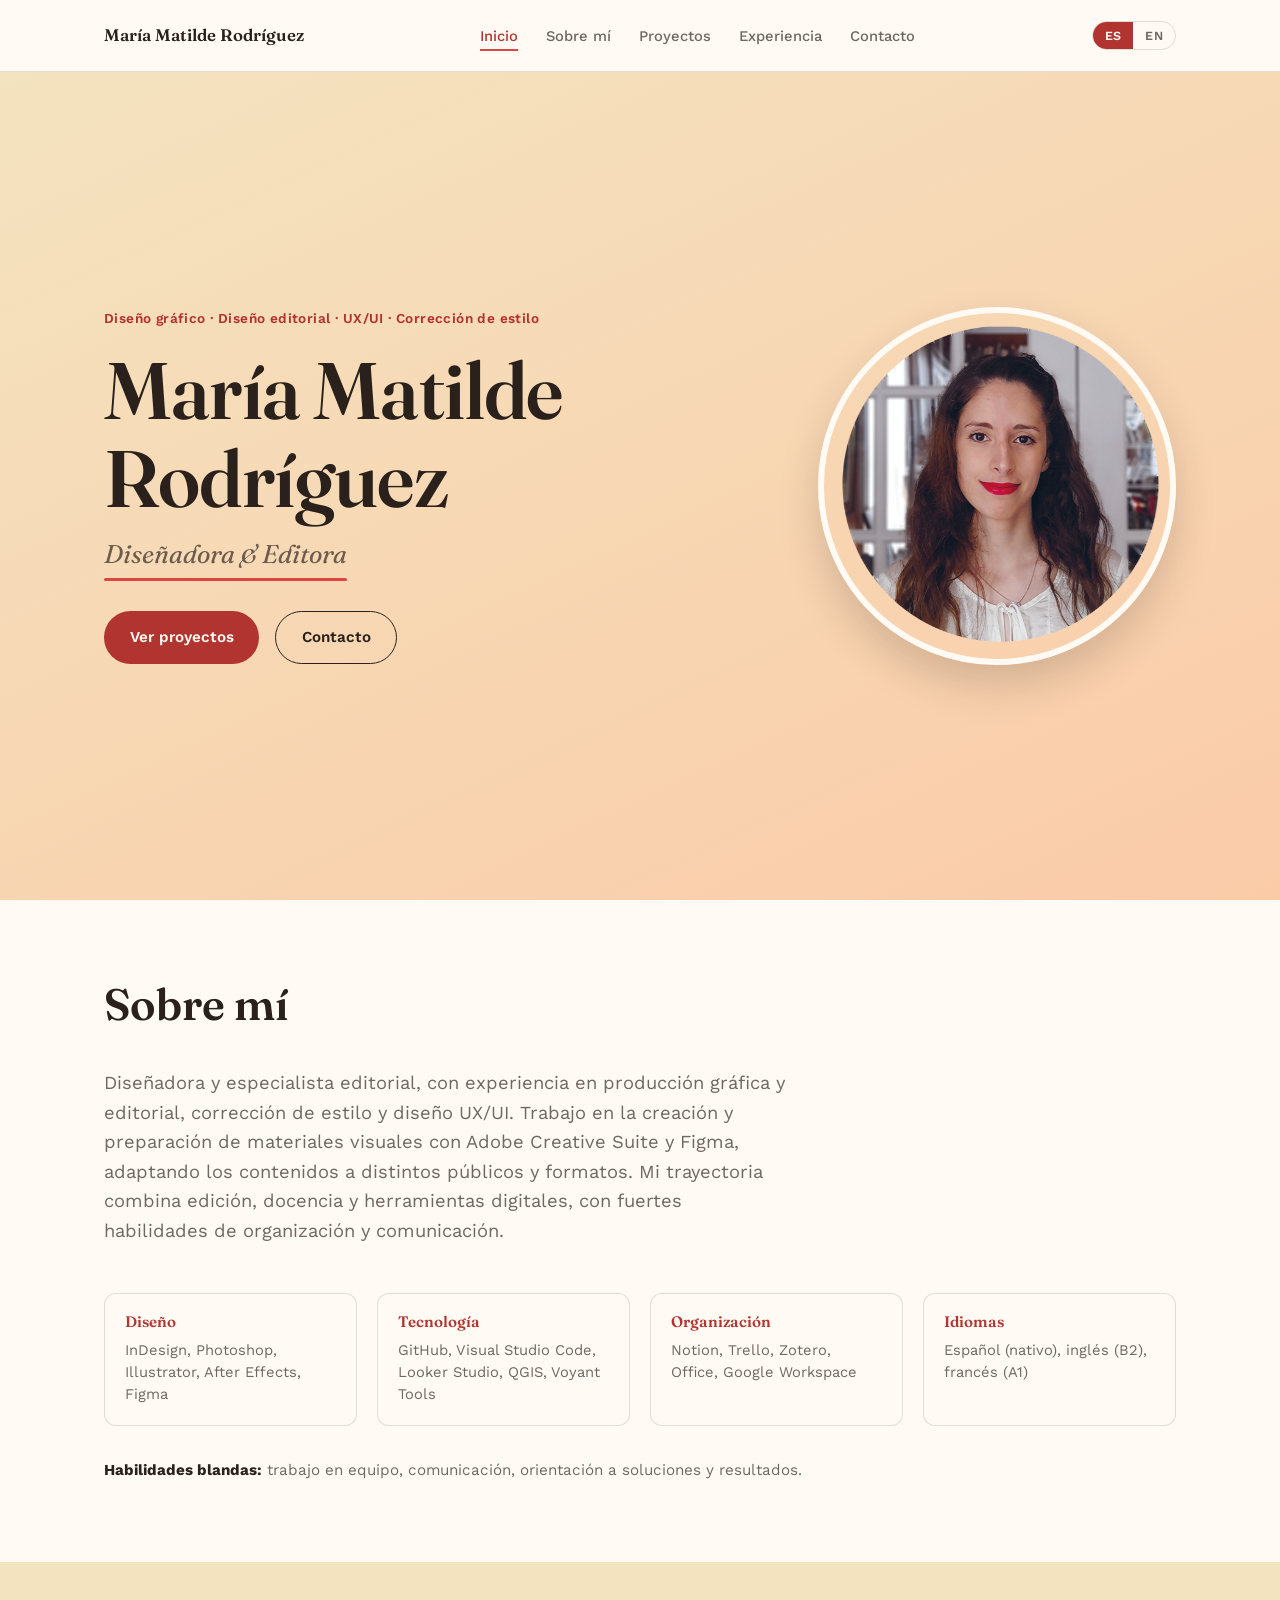
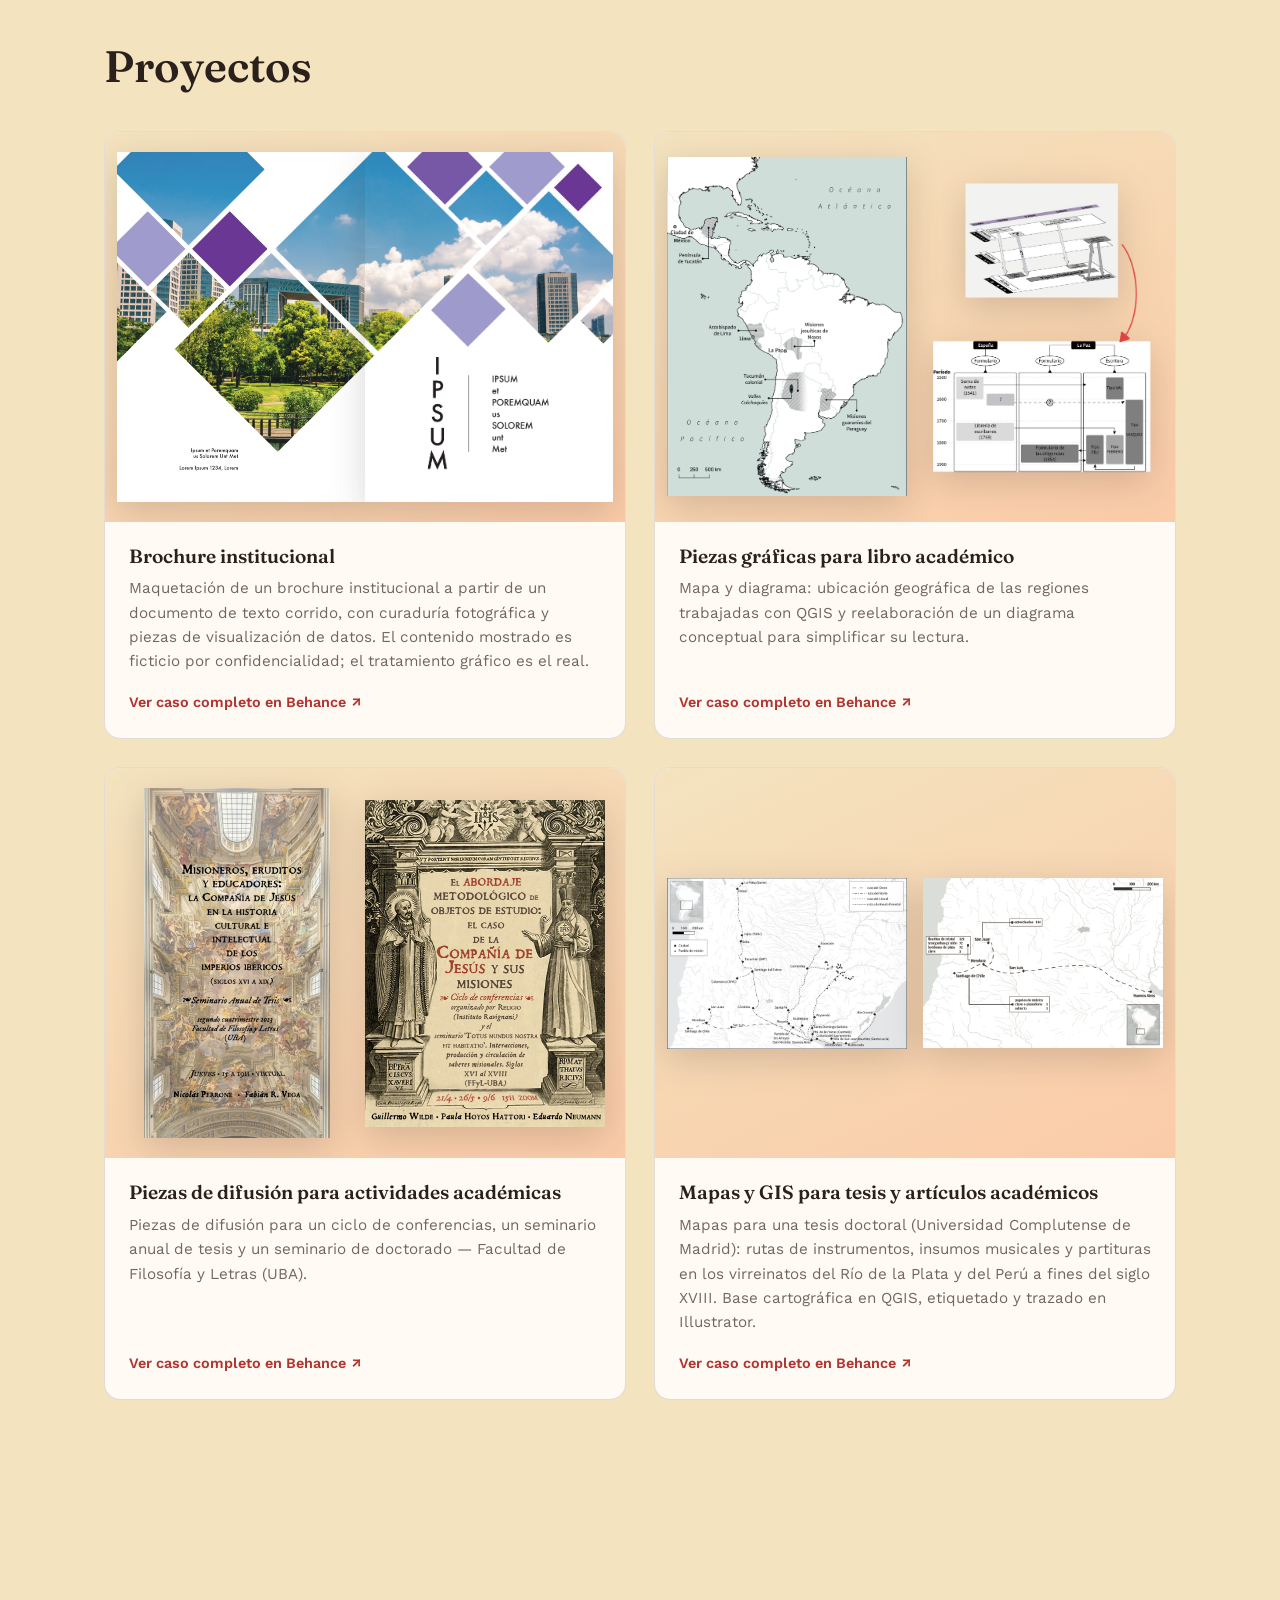
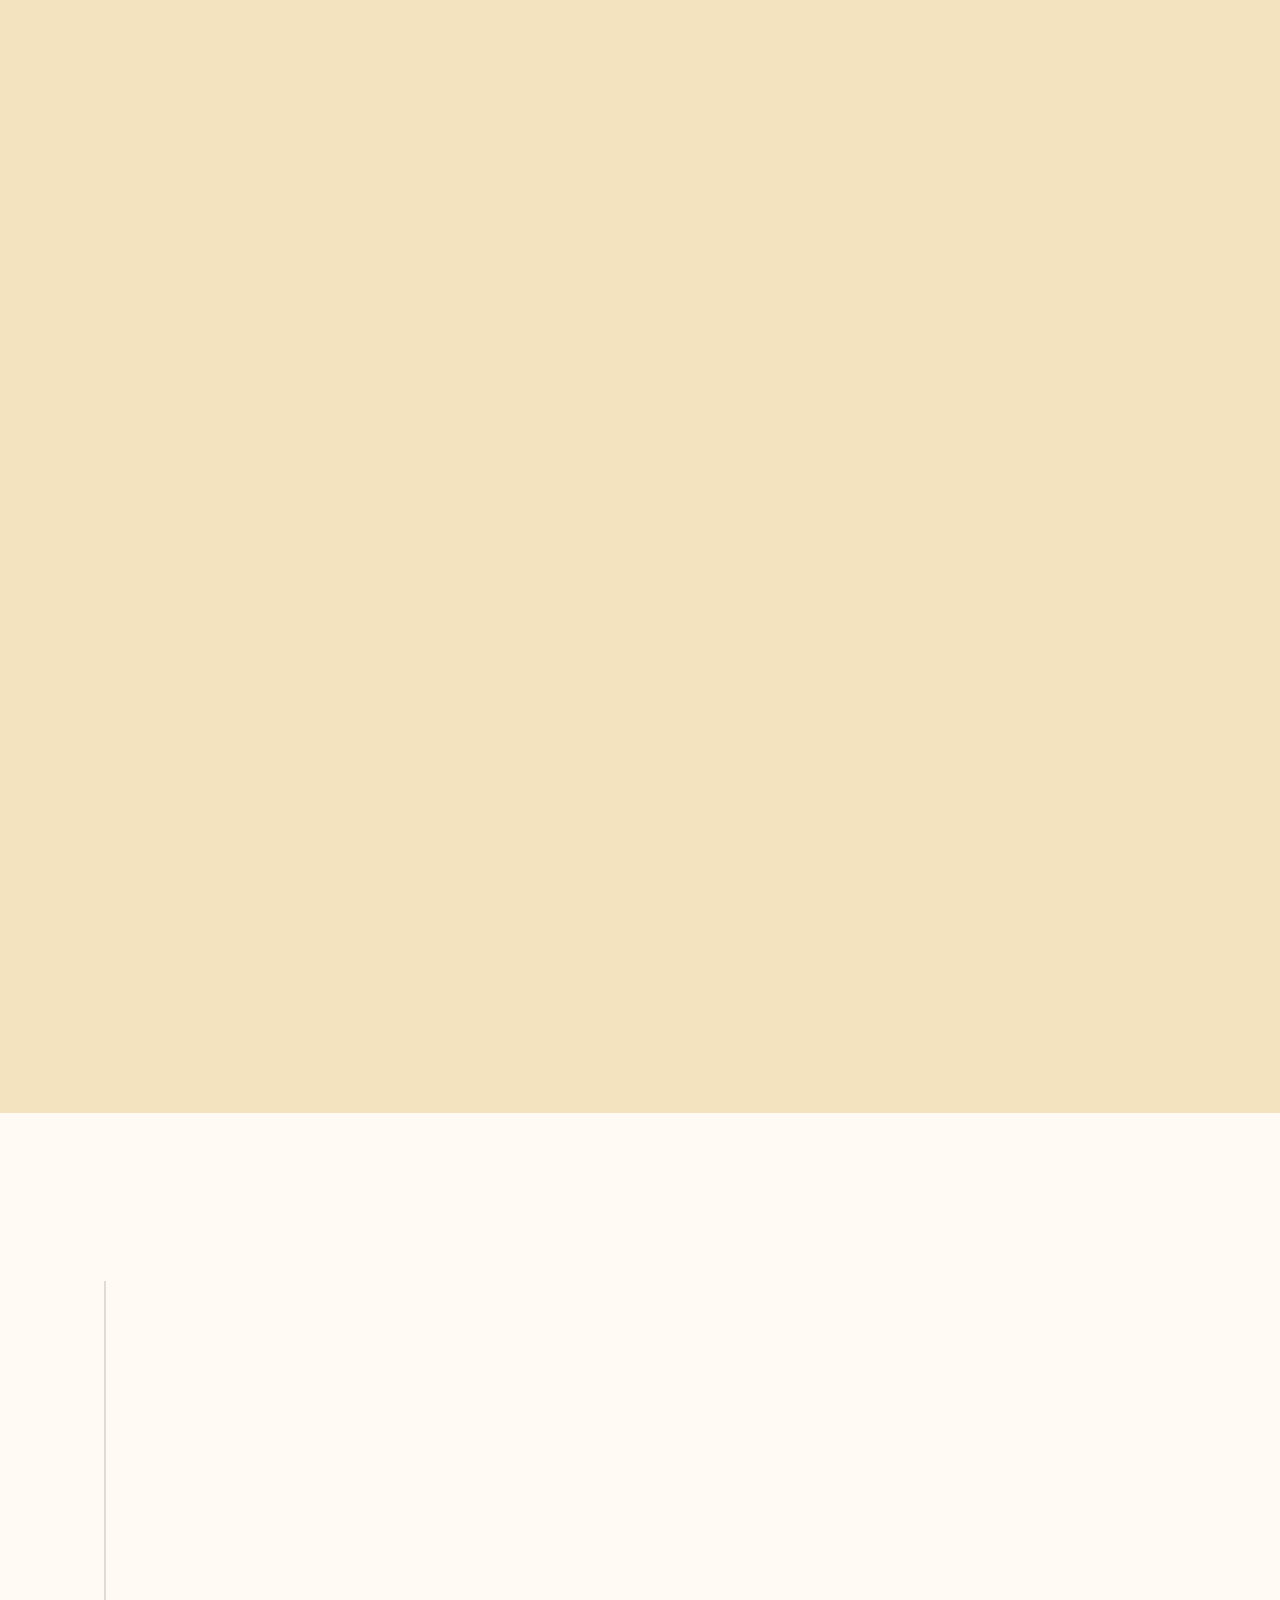
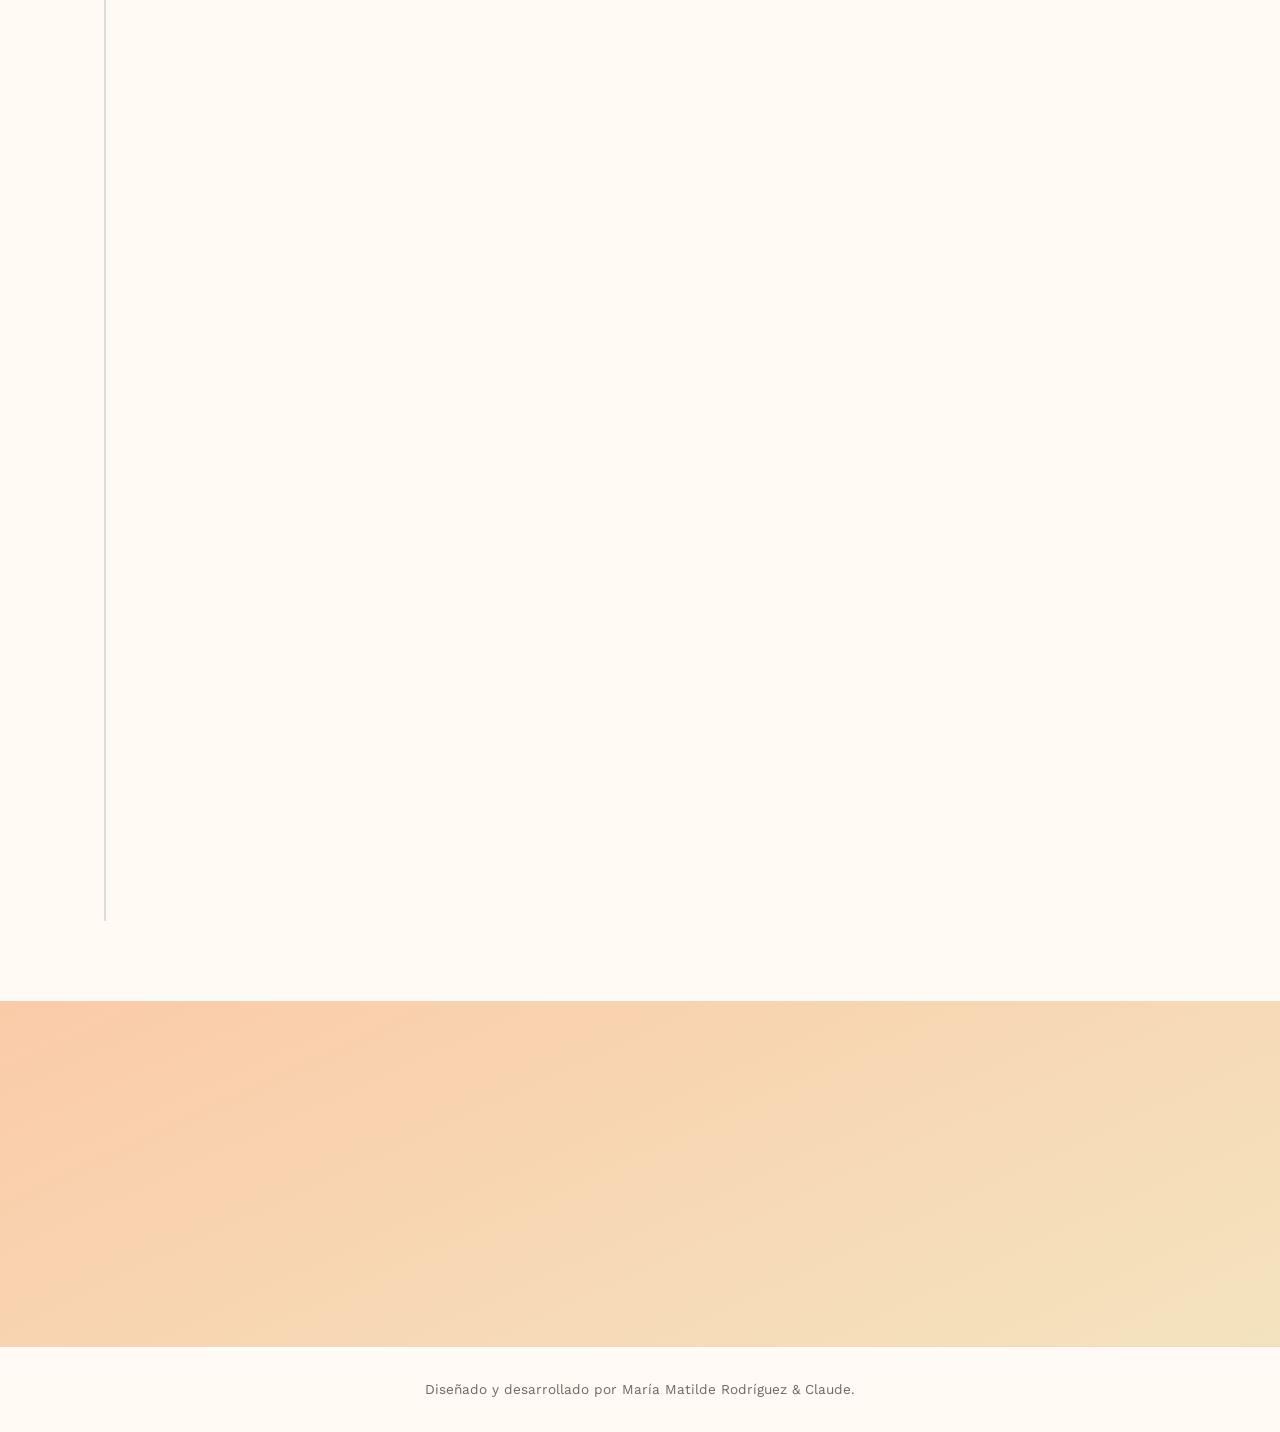
==== index.html @ 5285f492 "Update index.html" ====
<!DOCTYPE html>
<html lang="es" data-lang="es">
<head>
<meta charset="UTF-8">
<meta name="viewport" content="width=device-width, initial-scale=1.0">
<title>Matilde - Edición &amp; Diseño </title>
<meta name="description" content="Portfolio de María Matilde Rodríguez, diseñadora y editora. Diseño editorial, UX/UI y corrección de estilo.">
<link rel="icon" type="image/svg+xml" href="assets/favicon/favicon.svg">
<link rel="icon" type="image/png" sizes="32x32" href="assets/favicon/favicon-32x32.png">
<link rel="icon" type="image/png" sizes="16x16" href="assets/favicon/favicon-16x16.png">
<link rel="icon" href="assets/favicon/favicon.ico" sizes="any">
<link rel="apple-touch-icon" sizes="180x180" href="assets/favicon/apple-touch-icon.png">
<link rel="preconnect" href="https://fonts.googleapis.com">
<link rel="preconnect" href="https://fonts.gstatic.com" crossorigin>
<link href="https://fonts.googleapis.com/css2?family=Fraunces:ital,opsz,wght@0,9..144,400;0,9..144,500;0,9..144,600;1,9..144,500&family=Work+Sans:wght@400;500;600&display=swap" rel="stylesheet">
<link rel="stylesheet" href="css/styles.css">
</head>
<body>

<a class="skip-link" href="#main">
  <span data-lang="es">Saltar al contenido</span>
  <span data-lang="en" hidden>Skip to content</span>
</a>

<header class="site-header">
  <div class="header-inner">
    <a class="brand" href="#inicio">María Matilde Rodríguez</a>

    <nav class="main-nav" id="main-nav">
      <ul>
        <li><a href="#inicio"><span data-lang="es">Inicio</span><span data-lang="en" hidden>Home</span></a></li>
        <li><a href="#sobre-mi"><span data-lang="es">Sobre mí</span><span data-lang="en" hidden>About</span></a></li>
        <li><a href="#proyectos"><span data-lang="es">Proyectos</span><span data-lang="en" hidden>Work</span></a></li>
        <li><a href="#experiencia"><span data-lang="es">Experiencia</span><span data-lang="en" hidden>Experience</span></a></li>
        <li><a href="#contacto"><span data-lang="es">Contacto</span><span data-lang="en" hidden>Contact</span></a></li>
      </ul>
      <span class="nav-cursor" aria-hidden="true"></span>
    </nav>

    <div class="header-actions">
      <div class="lang-toggle" role="group" aria-label="Idioma / Language">
        <button type="button" data-lang-toggle="es" aria-pressed="true">ES</button>
        <button type="button" data-lang-toggle="en" aria-pressed="false">EN</button>
      </div>
      <button type="button" class="nav-toggle" id="nav-toggle" aria-expanded="false" aria-controls="main-nav">
        <span class="sr-only">
          <span data-lang="es">Abrir menú</span>
          <span data-lang="en" hidden>Open menu</span>
        </span>
        <span class="nav-toggle-bars" aria-hidden="true"></span>
      </button>
    </div>
  </div>
</header>

<main id="main">

  <section id="inicio" class="hero">
    <div class="hero-inner">
      <div class="hero-text">
        <p class="eyebrow reveal">
          <span data-lang="es">Diseño gráfico · Diseño editorial · UX/UI · Corrección de estilo</span>
          <span data-lang="en" hidden>Graphic Design · Editorial Design · UX/UI · Copy editing</span>
        </p>
        <h1 class="hero-name">
          <span class="word" style="--i:0">María</span> <span class="word" style="--i:1">Matilde</span><br>
          <span class="word" style="--i:2">Rodríguez</span>
        </h1>
        <p class="hero-role">
          <span data-lang="es">Diseñadora &amp; Editora</span>
          <span data-lang="en" hidden>Designer &amp; Editorial Specialist</span>
        </p>
        <div class="hero-cta reveal">
          <a class="btn btn-solid" href="#proyectos">
            <span data-lang="es">Ver proyectos</span>
            <span data-lang="en" hidden>View projects</span>
          </a>
          <a class="btn btn-outline" href="#contacto">
            <span data-lang="es">Contacto</span>
            <span data-lang="en" hidden>Contact</span>
          </a>
        </div>
      </div>
      <div class="hero-photo reveal">
        <img src="assets/img/foto-maria-matilde.png" alt="María Matilde Rodríguez" width="568" height="572">
      </div>
    </div>
  </section>

  <section id="sobre-mi" class="about">
    <div class="section-inner">
      <h2 class="reveal">
        <span data-lang="es">Sobre mí</span>
        <span data-lang="en" hidden>About</span>
      </h2>

      <div class="about-grid">
        <p class="about-summary reveal">
          <span data-lang="es">Diseñadora y especialista editorial, con experiencia en producción gráfica y editorial, corrección de estilo y diseño UX/UI. Trabajo en la creación y preparación de materiales visuales con Adobe Creative Suite y Figma, adaptando los contenidos a distintos públicos y formatos. Mi trayectoria combina edición, docencia y herramientas digitales, con fuertes habilidades de organización y comunicación.</span>
          <span data-lang="en" hidden>Designer and editorial specialist with experience in graphic and editorial production, copy editing, and UX/UI design. Experienced in creating and preparing visual materials, working with Adobe Creative Suite and Figma, and adapting content to different audiences and formats. Background in publishing, education, and digital tools, with strong organizational and communication skills.</span>
        </p>

        <div class="skills-grid reveal">
          <div class="skill-card">
            <h3><span data-lang="es">Diseño</span><span data-lang="en" hidden>Design &amp; Editorial</span></h3>
            <p>InDesign, Photoshop, Illustrator, After Effects, Figma</p>
          </div>
          <div class="skill-card">
            <h3><span data-lang="es">Tecnología</span><span data-lang="en" hidden>Technical</span></h3>
            <p>GitHub, Visual Studio Code, Looker Studio, QGIS, Voyant Tools</p>
          </div>
          <div class="skill-card">
            <h3><span data-lang="es">Organización</span><span data-lang="en" hidden>Organization &amp; Productivity</span></h3>
            <p>Notion, Trello, Zotero, Office, Google Workspace</p>
          </div>
          <div class="skill-card">
            <h3><span data-lang="es">Idiomas</span><span data-lang="en" hidden>Languages</span></h3>
            <p>
              <span data-lang="es">Español (nativo), inglés (B2), francés (A1)</span>
              <span data-lang="en" hidden>Spanish (Native), English (B2), French (A1)</span>
            </p>
          </div>
        </div>

        <p class="soft-skills reveal">
          <span data-lang="es"><strong>Habilidades blandas:</strong> trabajo en equipo, comunicación, orientación a soluciones y resultados.</span>
          <span data-lang="en" hidden><strong>Soft skills:</strong> teamwork, communication, problem-solving, solution- and results-oriented approach.</span>
        </p>
      </div>
    </div>
  </section>
<!--                     -------------               ------------- PROYECTOS -------------               -------------                   -->
  <section id="proyectos" class="projects">
    <div class="section-inner">
      <h2 class="reveal">
        <span data-lang="es">Proyectos</span>
        <span data-lang="en" hidden>Work</span>
      </h2>
     <!-- 
      <p class="section-lede reveal">
        <span data-lang="es">Una muestra breve de trabajos de diseño gráfico y editorial.</span>
        <span data-lang="en" hidden>A brief sample of graphic and editorial design work.</span>
      </p>
      -->

      <div class="project-grid">

                <article class="project-card reveal">
          <div class="project-media">
            <img src="assets/behance/brochure-institucional-tapa.jpg"
                 data-alt-es="Contratapa del brochure institucional maquetado, con tratamiento fotográfico geométrico"
                 data-alt-en="Back cover of the laid-out institutional brochure, with a geometric photo treatment"
                 alt="Contratapa del brochure institucional maquetado, con tratamiento fotográfico geométrico"
                 loading="lazy">
            <img src="assets/behance/Brochure modelo_pages-to-jpg-0002.jpg"
                 data-alt-es="Tapa del brochure institucional maquetado, con tratamiento fotográfico geométrico"
                 data-alt-en="Cover of the laid-out institutional brochure, with a geometric photo treatment"
                 alt="Tapa del brochure institucional maquetado, con tratamiento fotográfico geométrico"
                 loading="lazy">
          </div>
          <div class="project-body">
            <h3>
              <span data-lang="es">Brochure institucional</span>
              <span data-lang="en" hidden>Institutional Brochure</span>
            </h3>
            <p>
              <span data-lang="es">Maquetación de un brochure institucional a partir de un documento de texto corrido, con curaduría fotográfica y piezas de visualización de datos. El contenido mostrado es ficticio por confidencialidad; el tratamiento gráfico es el real.</span>
              <span data-lang="en" hidden>Layout of an institutional brochure from a plain-text document, including photo curation and data-visualization pieces. Content shown is fictional for confidentiality; the graphic treatment is the real one.</span>
            </p>
            <a class="project-link" href="https://www.behance.net/gallery/253776753/Piezas-graficas-seleccion-de-fotos-y-maquetacion" target="_blank" rel="noopener">
              <span data-lang="es">Ver caso completo en Behance</span>
              <span data-lang="en" hidden>See full case on Behance</span>
              <span aria-hidden="true">↗</span>
            </a>
          </div>
        </article>

        <article class="project-card reveal">
          <div class="project-media project-media--pair">
            <img src="assets/behance/Mapa_mundohispanico_-01.jpg"
                 data-alt-es="Mapa de regiones trabajadas en un libro sobre el mundo hispánico moderno, realizado con QGIS e Illustrator"
                 data-alt-en="Map of the regions covered in a book on the modern Hispanic world, made with QGIS and Illustrator"
                 alt="Mapa de regiones trabajadas en un libro sobre el mundo hispánico moderno, realizado con QGIS e Illustrator"
                 loading="lazy">
            <img src="assets/behance/Diagrama_Behance-01.png"
                 data-alt-es="Diagrama conceptual reelaborado para simplificar su lectura"
                 data-alt-en="Conceptual diagram reworked for clarity"
                 alt="Diagrama conceptual reelaborado para simplificar su lectura"
                 loading="lazy">
          </div>
          <div class="project-body">
            <h3>
              <span data-lang="es">Piezas gráficas para libro académico</span>
              <span data-lang="en" hidden>Graphic pieces for an academic book</span>
            </h3>
            <p>
              <span data-lang="es">Mapa y diagrama: ubicación geográfica de las regiones trabajadas con QGIS y reelaboración de un diagrama conceptual para simplificar su lectura.</span>
              <span data-lang="en" hidden>Map and diagram: regions located with QGIS, plus a conceptual diagram reworked for clarity.</span>
            </p>
            <a class="project-link" href="https://www.behance.net/gallery/239826585/Retoque-de-fotos-mapa-y-reelaboracion-de-diagrama" target="_blank" rel="noopener">
              <span data-lang="es">Ver caso completo en Behance</span>
              <span data-lang="en" hidden>See full case on Behance</span>
              <span aria-hidden="true">↗</span>
            </a>
          </div>
        </article>

        <article class="project-card reveal">
          <div class="project-media project-media--pair">
            <img src="assets/behance/piezas-difusion-seminario.jpg"
                 data-alt-es="Afiche de difusión para el Seminario Anual de Tesis, Facultad de Filosofía y Letras (UBA)"
                 data-alt-en="Promotional poster for the Annual Thesis Seminar, School of Philosophy and Letters (UBA)"
                 alt="Afiche de difusión para el Seminario Anual de Tesis, Facultad de Filosofía y Letras (UBA)"
                 loading="lazy">
            <img src="assets/behance/Flyer para video.jpg"
                 data-alt-es="Portada de brochure de difusión del Ciclo de conferencias organizado por Religio (Instituto Ravignani) y el seminario ‘Totus mundus nostra fit habitatio’. Interacciones, producción y circulación de saberes misionales. Siglos XVI al XVIII (FFyL-UBA)"
                 data-alt-en="Promotional poster for the lecture series El abordaje metodológico de objetos de estudio: el caso de la Compañía de Jesús y sus misiones"
                 alt="Afiche de difusión para el Ciclo de conferencias El abordaje metodológico de objetos de estudio: el caso de la Compañía de Jesús y sus misiones"
                 loading="lazy">
          </div>
          <div class="project-body">
            <h3>
              <span data-lang="es">Piezas de difusión para actividades académicas</span>
              <span data-lang="en" hidden>Promotional Pieces for Academic Activities</span>
            </h3>
            <p>
              <span data-lang="es">Piezas de difusión para un ciclo de conferencias, un seminario anual de tesis y un seminario de doctorado — Facultad de Filosofía y Letras (UBA).</span>
              <span data-lang="en" hidden>Promotional pieces for a conference cycle, an annual thesis seminar and a doctoral seminar — School of Philosophy and Letters (UBA).</span>
            </p>
            <a class="project-link" href="https://www.behance.net/gallery/253013809/Piezas-de-difusion-de-actividades-acadmicas" target="_blank" rel="noopener">
              <span data-lang="es">Ver caso completo en Behance</span>
              <span data-lang="en" hidden>See full case on Behance</span>
              <span aria-hidden="true">↗</span>
            </a>
          </div>
        </article>

                <article class="project-card reveal">
          <div class="project-media project-media--pair">
            <img src="assets/behance/mapas-gis-general.jpg"
                 data-alt-es="Mapa general de rutas de instrumentos y partituras en los virreinatos del Río de la Plata y del Perú, siglo XVIII"
                 data-alt-en="General route map of instruments and sheet music across the Río de la Plata and Peru viceroyalties, 18th century"
                 alt="Mapa general de rutas de instrumentos y partituras en los virreinatos del Río de la Plata y del Perú, siglo XVIII"
                 loading="lazy">
            <img src="assets/behance/mapas-gis-ruta-oeste.jpg"
                 data-alt-es="Detalle de la ruta del Oeste con el conteo de instrumentos por ciudad"
                 data-alt-en="Detail of the western route with the instrument count per city"
                 alt="Detalle de la ruta del Oeste con el conteo de instrumentos por ciudad"
                 loading="lazy">
          </div>
          <div class="project-body">
            <h3>
              <span data-lang="es">Mapas y GIS para tesis y artículos académicos</span>
              <span data-lang="en" hidden>Maps and GIS for Theses and Academic Articles</span>
            </h3>
            <p>
              <span data-lang="es">Mapas para una tesis doctoral (Universidad Complutense de Madrid): rutas de instrumentos, insumos musicales y partituras en los virreinatos del Río de la Plata y del Perú a fines del siglo XVIII. Base cartográfica en QGIS, etiquetado y trazado en Illustrator.</span>
              <span data-lang="en" hidden>Maps for a doctoral thesis (Universidad Complutense de Madrid): routes followed by instruments, musical supplies and sheet music through the Río de la Plata and Peru viceroyalties in the late 18th century. Base map built in QGIS, with labeling and route tracing in Illustrator.</span>
            </p>
            <a class="project-link" href="https://www.behance.net/gallery/222101669/Mapas-y-GIS-para-tesis-y-articulos-acadmicos" target="_blank" rel="noopener">
              <span data-lang="es">Ver caso completo en Behance</span>
              <span data-lang="en" hidden>See full case on Behance</span>
              <span aria-hidden="true">↗</span>
            </a>
          </div>
        </article>

        <article class="project-card reveal">
          <div class="project-media project-media--pair">
            <img src="assets/behance/infografia-tesis-formato.jpg"
                 data-alt-es="Infografía de tesis: libros por temática y formato en las misiones jesuíticas guaraníes"
                 data-alt-en="Thesis infographic: books by subject and format in the Jesuit Guaraní missions"
                 alt="Infografía de tesis: libros por temática y formato en las misiones jesuíticas guaraníes"
                 loading="lazy">
            <img src="assets/behance/infografia-tesis-aposento.jpg"
                 data-alt-es="Infografía de tesis: libros por tipo de aposento en las misiones jesuíticas guaraníes"
                 data-alt-en="Thesis infographic: books by room type in the Jesuit Guaraní missions"
                 alt="Infografía de tesis: libros por tipo de aposento en las misiones jesuíticas guaraníes"
                 loading="lazy">
          </div>
          <div class="project-body">
            <h3>
              <span data-lang="es">Infografías de tesis</span>
              <span data-lang="en" hidden>Thesis Infographics</span>
            </h3>
            <p>
              <span data-lang="es">Visualización de datos para una tesis: libros por temática y formato, y por tipo de aposento, en las misiones jesuíticas guaraníes.</span>
              <span data-lang="en" hidden>Data visualization for a thesis: books by subject and format, and by room type, in the Jesuit Guaraní missions.</span>
            </p>
            <a class="project-link" href="https://www.behance.net/gallery/253019975/Graficos-para-analisis-cuantitativo-en-tesis" target="_blank" rel="noopener">
              <span data-lang="es">Ver caso completo en Behance</span>
              <span data-lang="en" hidden>See full case on Behance</span>
              <span aria-hidden="true">↗</span>
            </a>
          </div>
        </article>

        <article class="project-card reveal">
          <div class="project-media project-media--pair">
            <img src="assets/behance/libro-tapa.jpg"
                 data-alt-es="Tapa del libro Los tiempos de María y la camándula de salvación, de Fernando Mortarini"
                 data-alt-en="Front cover of the book Los tiempos de María y la camándula de salvación, by Fernando Mortarini"
                 alt="Tapa del libro Los tiempos de María y la camándula de salvación, de Fernando Mortarini"
                 loading="lazy">
            <img src="assets/behance/libro-contratapa.jpg"
                 data-alt-es="Contratapa del libro Los tiempos de María y la camándula de salvación"
                 data-alt-en="Back cover of the book Los tiempos de María y la camándula de salvación"
                 alt="Contratapa del libro Los tiempos de María y la camándula de salvación"
                 loading="lazy">
          </div>
          <div class="project-body">
            <h3>
              <span data-lang="es">Libro: asistencia editorial integral</span>
              <span data-lang="en" hidden>Book: End-to-End Editorial Assistance</span>
            </h3>
            <p>
              <span data-lang="es">Asistencia editorial integral para la producción de <em>Los tiempos de María y la camándula de salvación</em> (Fernando Mortarini): corrección ortotipográfica y de estilo, maquetación de interiores, tapa y contratapa, y gestión de impresión.</span>
              <span data-lang="en" hidden>End-to-end editorial production for <em>Los tiempos de María y la camándula de salvación</em> (Fernando Mortarini): proofreading, interior, front- and back-cover layout, and print management.</span>
            </p>
            <a class="project-link" href="https://www.behance.net/gallery/253132145/Libro-asistencia-editorial-integral" target="_blank" rel="noopener">
              <span data-lang="es">Ver caso completo en Behance</span>
              <span data-lang="en" hidden>See full case on Behance</span>
              <span aria-hidden="true">↗</span>
            </a>
          </div>
        </article>

        <article class="project-card reveal">
          <div class="project-media">
            <img src="assets/behance/gift-card-epifania.png"
                 data-alt-es="Gift card digital para Epifanía: la pieza gráfica con el QR a la vista, junto a la landing web en el teléfono, con enlace a WhatsApp para reservar el turno"
                 data-alt-en="Digital gift card for Epifanía: the graphic piece with its QR code revealed, alongside the mobile landing page, linking through to WhatsApp to book the appointment"
                 alt="Gift card digital para Epifanía: la pieza gráfica con el QR a la vista, junto a la landing web en el teléfono, con enlace a WhatsApp para reservar el turno"
                 loading="lazy">
          </div>
          <div class="project-body">
            <h3>
              <span data-lang="es">Gift card digital para centro de estética</span>
              <span data-lang="en" hidden>Digital Gift Card for a Beauty Studio</span>
            </h3>
            <p>
              <span data-lang="es">Gift card digital para Epifanía, centro de estética: un PDF con hipervínculo pensado para enviarse por email o WhatsApp, que lleva a una landing con los datos del regalo y un botón que abre el WhatsApp del centro para reservar el turno.</span>
              <span data-lang="en" hidden>Digital gift card for Epifanía, a beauty studio: a PDF with an embedded hyperlink, designed to be sent by email or WhatsApp, linking through to a landing page with the gift details and a button that opens a WhatsApp chat with the studio to book the appointment.</span>
            </p>
          </div>
        </article>

        <article class="project-card reveal">
          <div class="project-media project-media--video">
            <img class="video-poster"
                 src="assets/behance/animacion-documento-poster.jpg"
                 data-alt-es="Fotograma de una animación 3D de un documento histórico plegado, con su contenido manuscrito a la vista"
                 data-alt-en="Still frame from a 3D animation of a folded historical document, with its handwritten content visible"
                 alt="Fotograma de una animación 3D de un documento histórico plegado, con su contenido manuscrito a la vista"
                 loading="lazy">
            <button type="button" class="video-play" data-video-src="assets/behance/animacion-documento.mp4">
              <span class="sr-only">
                <span data-lang="es">Reproducir animación</span>
                <span data-lang="en" hidden>Play animation</span>
              </span>
              <span aria-hidden="true">▶</span>
            </button>
            <video class="project-video" playsinline controls muted preload="none" hidden></video>
            <span class="card-cursor" aria-hidden="true"></span>
          </div>
          <div class="project-body">
            <h3>
              <span data-lang="es">Animación de un documento histórico</span>
              <span data-lang="en" hidden>Historical Document Animation</span>
            </h3>
            <p>
              <span data-lang="es">Animación 3D de un documento histórico desplegándose según sus pliegues marcados. Hacé clic en la pieza para reproducirla.</span>
              <span data-lang="en" hidden>A 3D animation of a historical document unfolding along its marked folds. Click the piece to play it.</span>
            </p>
          </div>
        </article>

      </div>
    </div>
  </section>
<!--                     -------------               ------------- EXPERIENCIA -------------               -------------                   -->
  <section id="experiencia" class="experience">
    <div class="section-inner">
      <h2 class="reveal">
        <span data-lang="es">Experiencia</span>
        <span data-lang="en" hidden>Experience</span>
      </h2>

      <ol class="timeline">

        <li class="timeline-item reveal">
          <div class="timeline-head">
            <h3>
              <span data-lang="es">Tutora</span>
              <span data-lang="en" hidden>Academic Tutor</span>
            </h3>
            <span class="timeline-dates">08/2024 – <span data-lang="es">actualidad</span><span data-lang="en" hidden>Present</span></span>
          </div>
          <p class="timeline-org">Talento Tech — Ministerio de Educación, GCBA (remoto)</p>
          <ul>
            <li data-lang="es">Asistencia a estudiantes en cursos de tecnologías de la información (programación con Python, Diseño UX/UI, Business Intelligence).</li>
            <li data-lang="en" hidden>Provide support and guidance to students enrolled in information technology courses, including Python Programming, UX/UI Design, and Business Intelligence.</li>
            <li data-lang="es">Organización y análisis de información para la toma de decisiones orientadas a la disminución de la deserción.</li>
            <li data-lang="en" hidden>Organize and analyze student data to support decision-making aimed at reducing dropout rates.</li>
            <li data-lang="es">Canalización y/o resolución de consultas a través de distintos canales (clase, redes, correos electrónicos).</li>
            <li data-lang="en" hidden>Monitor and respond to student inquiries through multiple communication channels, including classes, social media, and email.</li>
            <li data-lang="es">Orientación y motivación para más de 500 estudiantes.</li>
            <li data-lang="en" hidden>Supported more than 500 students throughout their training, contributing to student retention and course completion.</li>
            <li data-lang="es">Gestiones administrativas para los inscriptos.</li>
            <li data-lang="en" hidden>Handle administrative procedures and requests related to student enrollment and participation.</li>
          </ul>
        </li>

        <li class="timeline-item reveal">
          <div class="timeline-head">
            <h3>
              <span data-lang="es">Editora</span>
              <span data-lang="en" hidden>Editorial Editor</span>
            </h3>
            <span class="timeline-dates">11/2018 – <span data-lang="es">actualidad</span><span data-lang="en" hidden>Present</span></span>
          </div>
          <p class="timeline-org">Freelance</p>
          <ul>
            <li data-lang="es">Asistencia editorial integral: digitalización de archivos, corrección ortotipográfica, maquetación y gestión de impresión.</li>
            <li data-lang="en" hidden>Editorial editing, proofreading (Spanish language), and preparation of publications for print and digital formats. Digitalization and preparation of files for publication and printing.</li>
            <li data-lang="es">Generación de piezas gráficas: preparación y edición de mapas, fotografías y diagramas para artículos académicos y libros.</li>
            <li data-lang="en" hidden>Design and production of visual materials for academic publications and books, including maps, photographs, diagrams, and page layouts. Coordination of editorial production processes from manuscript preparation to final output.</li>
          </ul>
        </li>

       <li class="timeline-item reveal">
          <div class="timeline-head">
            <h3>
              <span data-lang="es">Docente</span>
              <span data-lang="en" hidden>Course Instructor</span>
            </h3>
            <span class="timeline-dates">04/2026 – 05/2026</span>
          </div>
          <p class="timeline-org">
            <span data-lang="es">Curso "Diseño y edición de publicaciones" — Humanidades en curso, Universidad de Buenos Aires</span>
            <span data-lang="en" hidden>"Publication Design and Editing" — Humanidades en curso, University of Buenos Aires</span>
          </p>
          <ul>
            <li data-lang="es">Armado del programa y preparación de material según público específico.</li>
            <li data-lang="en" hidden>Designed the course syllabus and prepared materials tailored to the target audience.</li>
            <li data-lang="en" hidden>Maintained regular communication with students and monitored their progress.</li>
            <li data-lang="es">Planificación y dictado de contenidos.</li>
            <li data-lang="en" hidden>Planned and delivered course content.</li>
            <li data-lang="es">Resolución de consultas y evaluación.</li>
            <li data-lang="en" hidden>Addressed student questions and assessed learning outcomes.</li>
          </ul>
        </li>

        <li class="timeline-item reveal">
          <div class="timeline-head">
            <h3>
              <span data-lang="es">Docente</span>
              <span data-lang="en" hidden>Course Instructor</span>
            </h3>
            <span class="timeline-dates">10/2025 – 11/2025</span>
          </div>
          <p class="timeline-org">
            <span data-lang="es">Dictado de capacitación en software para publicaciones editoriales</span>
            <span data-lang="en" hidden>Editorial Software Training</span>
          </p>
          <ul>
            <li data-lang="es">Armado del programa y preparación de material.</li>
            <li data-lang="en" hidden>Designed the training program and prepared instructional materials.</li>
            <li data-lang="es">Dictado de contenidos.</li>
            <li data-lang="en" hidden>Delivered training on software and digital tools used in editorial production.</li>
            <li data-lang="es">Apoyo a asistentes.</li>
            <li data-lang="en" hidden>Provided technical and practical support to participants.</li>
          </ul>
        </li>

        <li class="timeline-item reveal">
          <div class="timeline-head">
            <h3>
              <span data-lang="es">Tutora</span>
              <span data-lang="en" hidden>Tutor</span>
            </h3>
            <span class="timeline-dates">03/2023 – 07/2024</span>
          </div>
          <p class="timeline-org">
            <span data-lang="es">Codo a Codo — Ministerio de Educación, GCBA</span>
            <span data-lang="en" hidden>Codo a Codo — Ministry of Education, GCBA</span>
          </p>
          <ul>
            <li data-lang="es">Gestión administrativa para estudiantes.</li>
            <li data-lang="en" hidden>Managed administrative procedures and provided support to students.</li>
            <li data-lang="es">Organización y análisis de información para toma de decisiones y planificación de acciones.</li>
            <li data-lang="en" hidden>Organized and analyzed information to support decision-making and the planning of follow-up actions.</li>
          </ul>
        </li>

        <li class="timeline-item reveal">
          <div class="timeline-head">
            <h3>
              <span data-lang="es">Asistente editorial</span>
              <span data-lang="en" hidden>Editorial Assistant</span>
            </h3>
            <span class="timeline-dates">09/2017 – 02/2018</span>
          </div>
          <p class="timeline-org">Editorial Biblioteca Permacultura</p>
          <ul>
            <li data-lang="es">Revisión y diagnóstico de originales para publicación.</li>
            <li data-lang="en" hidden>Reviewed and assessed manuscripts and original materials for publication.</li>
            <li data-lang="es">Corrección de pruebas de maquetación en pantalla.</li>
            <li data-lang="en" hidden>Proofread and reviewed page layouts on screen prior to publication.</li>
          </ul>
        </li>

      </ol>
    </div>
  </section>
<!--                     -------------               ------------- CONTACTO -------------               -------------                   -->
  <section id="contacto" class="contact">
    <div class="section-inner">
      <h2 class="reveal">
        <span data-lang="es">Contacto</span>
        <span data-lang="en" hidden>Contact</span>
      </h2>
      <p class="section-lede reveal">
        <span data-lang="es">¿Trabajamos juntos? Escribime o encontrame en estas redes.</span>
        <span data-lang="en" hidden>Let's work together — reach out or find me on these platforms.</span>
      </p>

      <div class="contact-links reveal">
        <a class="contact-link" href="mailto:rodriguezmmatilde@gmail.com">
          <span class="contact-icon" aria-hidden="true">
            <svg viewBox="0 0 24 24" fill="none"><path d="M3 6.5C3 5.67 3.67 5 4.5 5h15c.83 0 1.5.67 1.5 1.5v11c0 .83-.67 1.5-1.5 1.5h-15A1.5 1.5 0 0 1 3 17.5v-11Z" stroke="currentColor" stroke-width="1.5"/><path d="m4 6.5 8 6.5 8-6.5" stroke="currentColor" stroke-width="1.5" stroke-linecap="round" stroke-linejoin="round"/></svg>
          </span>
          <span>rodriguezmmatilde@gmail.com</span>
        </a>
        <a class="contact-link" href="https://www.linkedin.com/in/maria-matilde-rodriguez/" target="_blank" rel="noopener">
          <span class="contact-icon" aria-hidden="true">
            <svg viewBox="0 0 24 24" fill="none"><rect x="3" y="3" width="18" height="18" rx="2.5" stroke="currentColor" stroke-width="1.5"/><path d="M7.5 10v6.5M7.5 7.2v.1M12 16.5V13c0-1.4 1-2.5 2.5-2.5S17 11.6 17 13v3.5M12 10v6.5" stroke="currentColor" stroke-width="1.5" stroke-linecap="round" stroke-linejoin="round"/></svg>
          </span>
          <span>LinkedIn</span>
        </a>
        <a class="contact-link" href="https://www.behance.net/matilderodriguez" target="_blank" rel="noopener">
          <span class="contact-icon" aria-hidden="true">
            <svg viewBox="0 0 24 24" fill="none"><path d="M3 6h6.2c1.9 0 3.1 1 3.1 2.6 0 1.2-.7 2-1.7 2.4 1.4.3 2.3 1.3 2.3 2.8 0 1.9-1.5 3.2-3.8 3.2H3V6Zm2 4.2h3.7c1 0 1.6-.5 1.6-1.3S9.7 7.6 8.7 7.6H5v2.6Zm0 5.4h4c1.1 0 1.8-.6 1.8-1.5s-.7-1.5-1.8-1.5H5v3Z" fill="currentColor"/><path d="M14 8h6M13.3 13.2h7.4c0-2.6-1.5-4-3.7-4-2.4 0-4 1.7-4 4.4 0 2.8 1.6 4.3 4.1 4.3 1.9 0 3.1-.9 3.5-2.3h-1.9c-.3.6-.9.9-1.6.9-1.2 0-1.9-.8-2-2h-1.8v-1.3Zm1.9-.9c.1-1 .8-1.7 1.9-1.7s1.7.7 1.8 1.7h-3.7Z" fill="currentColor"/></svg>
          </span>
          <span>Behance</span>
        </a>
      </div>
    </div>
  </section>

</main>

<footer class="site-footer">
  <p>
    <span data-lang="es">Diseñado y desarrollado por María Matilde Rodríguez &amp; Claude.</span>
    <span data-lang="en" hidden>Designed and built by María Matilde Rodríguez &amp; Claude.</span>
  </p>
</footer>

<script src="js/main.js"></script>
</body>
</html>
---- css/styles.css ----
:root {
  --cream: #F4E3BF;
  --peach: #FBCBA8;
  --red: #DC4541;
  --red-deep: #B23430;
  --ink: #2B211C;
  --ink-soft: rgba(43, 33, 28, 0.68);
  --paper: #FFFBF4;
  --border: rgba(43, 33, 28, 0.14);

  --font-display: "Fraunces", Georgia, "Times New Roman", serif;
  --font-body: "Work Sans", -apple-system, BlinkMacSystemFont, "Segoe UI", sans-serif;

  --max-width: 1120px;
  --header-height: 72px;
}

*, *::before, *::after { box-sizing: border-box; }

html {
  scroll-behavior: smooth;
  scroll-padding-top: var(--header-height);
}

body {
  margin: 0;
  background: var(--paper);
  color: var(--ink);
  font-family: var(--font-body);
  font-size: 16px;
  line-height: 1.6;
  -webkit-font-smoothing: antialiased;
}

img { display: block; max-width: 100%; }

h1, h2, h3 {
  font-family: var(--font-display);
  font-weight: 600;
  line-height: 1.1;
  margin: 0;
  color: var(--ink);
}

p { margin: 0; }

a { color: inherit; text-decoration: none; }

ul, ol { margin: 0; padding: 0; list-style: none; }

.sr-only {
  position: absolute;
  width: 1px; height: 1px;
  padding: 0; margin: -1px;
  overflow: hidden;
  clip: rect(0,0,0,0);
  white-space: nowrap;
  border: 0;
}

.skip-link {
  position: absolute;
  left: 1rem;
  top: -3rem;
  background: var(--ink);
  color: var(--paper);
  padding: 0.6rem 1rem;
  border-radius: 0.4rem;
  z-index: 1000;
  transition: top 0.2s ease;
}
.skip-link:focus { top: 1rem; }

.section-inner {
  max-width: var(--max-width);
  margin: 0 auto;
  padding: 5rem 1.5rem;
}

/* ---------- Header ---------- */

.site-header {
  position: sticky;
  top: 0;
  z-index: 100;
  height: var(--header-height);
  background: rgba(255, 251, 244, 0.88);
  backdrop-filter: blur(8px);
  border-bottom: 1px solid var(--border);
}

.header-inner {
  max-width: var(--max-width);
  height: 100%;
  margin: 0 auto;
  padding: 0 1.5rem;
  display: flex;
  align-items: center;
  justify-content: space-between;
  gap: 1rem;
}

.brand {
  font-family: var(--font-display);
  font-weight: 600;
  font-size: 1.05rem;
  white-space: nowrap;
}

.main-nav {
  position: relative;
}

.main-nav ul {
  display: flex;
  gap: 1.75rem;
}

.main-nav a {
  position: relative;
  font-size: 0.92rem;
  font-weight: 500;
  color: var(--ink-soft);
  transition: color 0.15s ease;
  padding: 0.25rem 0;
  border-bottom: 2px solid transparent;
}

.main-nav a:hover,
.main-nav a:focus-visible,
.main-nav a.active {
  color: var(--red-deep);
  border-bottom-color: var(--red);
}

@media (pointer: fine) {
  .nav-cursor {
    position: absolute;
    top: 50%;
    left: 0;
    width: 8px;
    height: 8px;
    border-radius: 50%;
    background: var(--red);
    box-shadow: 0 0 0 6px rgba(220, 69, 65, 0.15);
    pointer-events: none;
    z-index: 5;
    opacity: 0;
    transition: opacity 0.2s ease;
    will-change: transform;
  }

  .nav-cursor.active { opacity: 1; }
}

.header-actions {
  display: flex;
  align-items: center;
  gap: 1rem;
}

.lang-toggle {
  display: inline-flex;
  border: 1px solid var(--border);
  border-radius: 999px;
  overflow: hidden;
}

.lang-toggle button {
  border: none;
  background: transparent;
  font-family: var(--font-body);
  font-size: 0.78rem;
  font-weight: 600;
  letter-spacing: 0.03em;
  padding: 0.4rem 0.75rem;
  cursor: pointer;
  color: var(--ink-soft);
}

.lang-toggle button[aria-pressed="true"] {
  background: var(--red-deep);
  color: var(--paper);
}

.nav-toggle {
  display: none;
  width: 40px;
  height: 40px;
  border: 1px solid var(--border);
  border-radius: 0.5rem;
  background: transparent;
  cursor: pointer;
  position: relative;
}

.nav-toggle-bars,
.nav-toggle-bars::before,
.nav-toggle-bars::after {
  content: "";
  position: absolute;
  height: 2px;
  background: var(--ink);
  transition: transform 0.2s ease, opacity 0.2s ease;
}
.nav-toggle-bars { top: 19px; left: 10px; right: 10px; }
.nav-toggle-bars::before { top: -6px; left: 0; right: 0; }
.nav-toggle-bars::after { top: 6px; left: 0; right: 0; }

.nav-toggle[aria-expanded="true"] .nav-toggle-bars { background: transparent; }
.nav-toggle[aria-expanded="true"] .nav-toggle-bars::before { transform: translateY(6px) rotate(45deg); }
.nav-toggle[aria-expanded="true"] .nav-toggle-bars::after { transform: translateY(-6px) rotate(-45deg); }

/* ---------- Hero ---------- */

.hero {
  background: linear-gradient(155deg, var(--cream) 0%, var(--peach) 100%);
  min-height: calc(100svh - var(--header-height));
  display: flex;
  align-items: center;
}

.hero-inner {
  max-width: var(--max-width);
  margin: 0 auto;
  padding: 3rem 1.5rem;
  display: grid;
  grid-template-columns: 1.3fr 0.7fr;
  gap: 3rem;
  align-items: center;
  width: 100%;
}

.eyebrow {
  font-size: 0.85rem;
  font-weight: 600;
  letter-spacing: 0.03em;
  color: var(--red-deep);
  margin-bottom: 1rem;
}

.hero h1 {
  font-size: clamp(2.6rem, 7vw, 5rem);
  letter-spacing: -0.01em;
}

.hero-name .word {
  display: inline-block;
  opacity: 0;
  transform: translateY(22px);
  animation: hero-word-in 0.7s cubic-bezier(0.16, 1, 0.3, 1) forwards;
  animation-delay: calc(var(--i, 0) * 0.12s + 0.1s);
}

@keyframes hero-word-in {
  to { opacity: 1; transform: translateY(0); }
}

.hero-role {
  position: relative;
  display: inline-block;
  font-family: var(--font-display);
  font-style: italic;
  font-size: clamp(1.2rem, 2.4vw, 1.6rem);
  color: var(--ink-soft);
  margin-top: 0.75rem;
  opacity: 0;
  animation: hero-fade-up 0.6s ease forwards;
  animation-delay: 0.5s;
}

@keyframes hero-fade-up {
  to { opacity: 1; }
}

.hero-role::after {
  content: "";
  position: absolute;
  left: 0;
  bottom: -6px;
  width: 100%;
  height: 3px;
  border-radius: 2px;
  background: var(--red);
  transform: scaleX(0);
  transform-origin: left;
  animation: hero-underline-draw 0.55s cubic-bezier(0.65, 0, 0.35, 1) forwards;
  animation-delay: 1.05s;
}

@keyframes hero-underline-draw {
  to { transform: scaleX(1); }
}

.hero-cta {
  display: flex;
  gap: 1rem;
  margin-top: 2.25rem;
  flex-wrap: wrap;
}

.btn {
  display: inline-flex;
  align-items: center;
  gap: 0.4rem;
  padding: 0.85rem 1.6rem;
  border-radius: 999px;
  font-weight: 600;
  font-size: 0.95rem;
  transition: transform 0.15s ease, background 0.15s ease, color 0.15s ease;
}

.btn-solid {
  background: var(--red-deep);
  color: var(--paper);
}
.btn-solid:hover, .btn-solid:focus-visible { background: var(--ink); transform: translateY(-2px); }

.btn-outline {
  border: 1.5px solid var(--ink);
  color: var(--ink);
}
.btn-outline:hover, .btn-outline:focus-visible {
  background: var(--ink);
  color: var(--paper);
  transform: translateY(-2px);
}

.hero-photo img {
  width: 100%;
  height: auto;
  aspect-ratio: 1 / 1;
  border-radius: 50%;
  object-fit: cover;
  border: 6px solid var(--paper);
  box-shadow: 0 20px 40px rgba(43, 33, 28, 0.18);
}

/* ---------- About ---------- */

.about h2, .projects h2, .experience h2, .contact h2 {
  font-size: clamp(2rem, 4vw, 2.75rem);
  margin-bottom: 2.5rem;
}

.about-summary {
  font-size: 1.15rem;
  color: var(--ink-soft);
  max-width: 62ch;
  margin-bottom: 3rem;
}

.skills-grid {
  display: grid;
  grid-template-columns: repeat(4, 1fr);
  gap: 1.25rem;
}

.skill-card {
  background: var(--paper);
  border: 1px solid var(--border);
  border-radius: 0.75rem;
  padding: 1.25rem;
}

.skill-card h3 {
  font-size: 0.95rem;
  color: var(--red-deep);
  margin-bottom: 0.5rem;
}

.skill-card p {
  font-size: 0.92rem;
  color: var(--ink-soft);
  line-height: 1.5;
}

.soft-skills {
  margin-top: 2rem;
  font-size: 0.95rem;
  color: var(--ink-soft);
}

.soft-skills strong { color: var(--ink); }

/* ---------- Projects ---------- */

.projects { background: var(--cream); }

.section-lede {
  font-size: 1.05rem;
  color: var(--ink-soft);
  margin-top: -1.5rem;
  margin-bottom: 2.5rem;
}

.project-grid {
  display: grid;
  grid-template-columns: repeat(2, 1fr);
  gap: 1.75rem;
}

.project-card {
  background: var(--paper);
  border: 1px solid var(--border);
  border-radius: 1rem;
  overflow: hidden;
  display: flex;
  flex-direction: column;
  transition: transform 0.2s ease, box-shadow 0.2s ease;
}

.project-card:hover {
  transform: translateY(-4px);
  box-shadow: 0 16px 32px rgba(43, 33, 28, 0.14);
}

.project-media {
  aspect-ratio: 4 / 3;
  overflow: hidden;
  background: linear-gradient(155deg, var(--cream) 0%, var(--peach) 100%);
  padding: 1.25rem;
  display: flex;
  align-items: center;
  justify-content: center;
}

.project-media img {
  width: 100%;
  height: 100%;
  object-fit: contain;
  filter: drop-shadow(0 10px 18px rgba(43, 33, 28, 0.18));
  transition: transform 0.35s ease;
}

.project-card:hover .project-media img { transform: scale(1.03); }

.project-media--pair {
  gap: 1rem;
}

.project-media--pair img { width: 50%; }

.project-body {
  padding: 1.5rem;
  display: flex;
  flex-direction: column;
  gap: 0.6rem;
  flex: 1;
}

.project-body h3 { font-size: 1.2rem; }

.project-body p { color: var(--ink-soft); font-size: 0.95rem; }

.project-link {
  margin-top: auto;
  padding-top: 0.5rem;
  font-weight: 600;
  font-size: 0.9rem;
  color: var(--red-deep);
  display: inline-flex;
  gap: 0.3rem;
  align-items: center;
}
.project-link:hover, .project-link:focus-visible { text-decoration: underline; }

.project-media--video {
  position: relative;
  cursor: pointer;
}

.project-video {
  width: 100%;
  height: 100%;
  object-fit: contain;
}

.video-play {
  position: absolute;
  top: 50%;
  left: 50%;
  transform: translate(-50%, -50%);
  width: 60px;
  height: 60px;
  border-radius: 50%;
  border: none;
  background: var(--red-deep);
  color: var(--paper);
  font-size: 1.1rem;
  display: flex;
  align-items: center;
  justify-content: center;
  padding-left: 3px;
  box-shadow: 0 12px 24px rgba(43, 33, 28, 0.25);
  transition: transform 0.2s ease, background 0.2s ease;
}

.video-play:hover, .video-play:focus-visible {
  background: var(--red);
  transform: translate(-50%, -50%) scale(1.08);
}

.project-media--video.is-playing .video-poster,
.project-media--video.is-playing .video-play {
  display: none;
}

@media (pointer: fine) {
  .card-cursor {
    position: absolute;
    top: 0;
    left: 0;
    width: 8px;
    height: 8px;
    border-radius: 50%;
    background: var(--red);
    box-shadow: 0 0 0 6px rgba(220, 69, 65, 0.15);
    pointer-events: none;
    z-index: 5;
    opacity: 0;
    transition: opacity 0.2s ease;
    will-change: transform;
  }

  .card-cursor.active { opacity: 1; }
}

/* ---------- Experience ---------- */

.timeline {
  position: relative;
  padding-left: 1.75rem;
  border-left: 2px solid var(--border);
}

.timeline-item {
  position: relative;
  padding-bottom: 2.75rem;
}
.timeline-item:last-child { padding-bottom: 0; }

.timeline-item::before {
  content: "";
  position: absolute;
  left: -1.75rem;
  top: 0.35rem;
  width: 11px;
  height: 11px;
  border-radius: 50%;
  background: var(--red);
  transform: translateX(-6.5px);
}

.timeline-head {
  display: flex;
  flex-wrap: wrap;
  align-items: baseline;
  gap: 0.5rem 1rem;
  margin-bottom: 0.25rem;
}

.timeline-head h3 { font-size: 1.25rem; }

.timeline-dates {
  font-size: 0.85rem;
  font-weight: 600;
  color: var(--red-deep);
  white-space: nowrap;
}

.timeline-org {
  color: var(--ink-soft);
  font-size: 0.95rem;
  margin-bottom: 0.75rem;
}

.timeline-item ul { display: flex; flex-direction: column; gap: 0.4rem; max-width: 68ch; }

.timeline-item li {
  position: relative;
  padding-left: 1.1rem;
  font-size: 0.95rem;
  color: var(--ink-soft);
}

.timeline-item li::before {
  content: "";
  position: absolute;
  left: 0;
  top: 0.6em;
  width: 5px;
  height: 5px;
  border-radius: 50%;
  background: var(--ink-soft);
}

/* ---------- Contact ---------- */

.contact {
  background: linear-gradient(155deg, var(--peach) 0%, var(--cream) 100%);
  text-align: center;
}

.contact .section-inner { display: flex; flex-direction: column; align-items: center; }

.contact h2 { margin-bottom: 1rem; }

.contact .section-lede { margin-top: 0; margin-bottom: 2.5rem; }

.contact-links {
  display: flex;
  gap: 1rem;
  flex-wrap: wrap;
  justify-content: center;
}

.contact-link {
  display: inline-flex;
  align-items: center;
  gap: 0.6rem;
  background: var(--paper);
  border: 1px solid var(--border);
  border-radius: 999px;
  padding: 0.85rem 1.5rem;
  font-weight: 600;
  font-size: 0.95rem;
  transition: transform 0.15s ease, background 0.15s ease, color 0.15s ease;
}

.contact-link:hover, .contact-link:focus-visible {
  background: var(--ink);
  color: var(--paper);
  transform: translateY(-2px);
}

.contact-icon { width: 20px; height: 20px; display: inline-flex; }
.contact-icon svg { width: 100%; height: 100%; }

/* ---------- Footer ---------- */

.site-footer {
  padding: 2rem 1.5rem;
  text-align: center;
  font-size: 0.85rem;
  color: var(--ink-soft);
  background: var(--paper);
  border-top: 1px solid var(--border);
}

/* ---------- Reveal on scroll ---------- */

.reveal {
  opacity: 0;
  transform: translateY(16px);
  transition: opacity 0.6s ease, transform 0.6s ease;
}
.reveal.in-view {
  opacity: 1;
  transform: none;
}

@media (prefers-reduced-motion: reduce) {
  html { scroll-behavior: auto; }
  .reveal { opacity: 1; transform: none; transition: none; }
  .project-card, .project-media img, .btn, .contact-link { transition: none; }
  .hero-name .word, .hero-role { animation: none; opacity: 1; transform: none; }
  .hero-role::after { animation: none; transform: scaleX(1); }
  .nav-cursor, .card-cursor { display: none; }
}

/* ---------- Responsive ---------- */

@media (max-width: 860px) {
  .skills-grid { grid-template-columns: repeat(2, 1fr); }
}

@media (max-width: 760px) {
  .main-nav {
    position: fixed;
    top: var(--header-height);
    left: 0; right: 0;
    background: var(--paper);
    border-bottom: 1px solid var(--border);
    max-height: 0;
    overflow: hidden;
    transition: max-height 0.25s ease;
  }
  .main-nav.open { max-height: 60vh; }
  .main-nav ul {
    flex-direction: column;
    padding: 1rem 1.5rem 1.5rem;
    gap: 0.25rem;
  }
  .main-nav a { display: block; padding: 0.6rem 0; }

  .nav-toggle { display: block; }

  .hero-inner {
    grid-template-columns: 1fr;
    text-align: center;
  }
  .hero-photo { width: 55%; margin: 0 auto; order: -1; }
  .hero-cta { justify-content: center; }

  .project-grid { grid-template-columns: 1fr; }
}

@media (max-width: 520px) {
  .skills-grid { grid-template-columns: 1fr; }
  .section-inner { padding: 3.5rem 1.25rem; }
  .header-inner { padding: 0 1.25rem; }
}
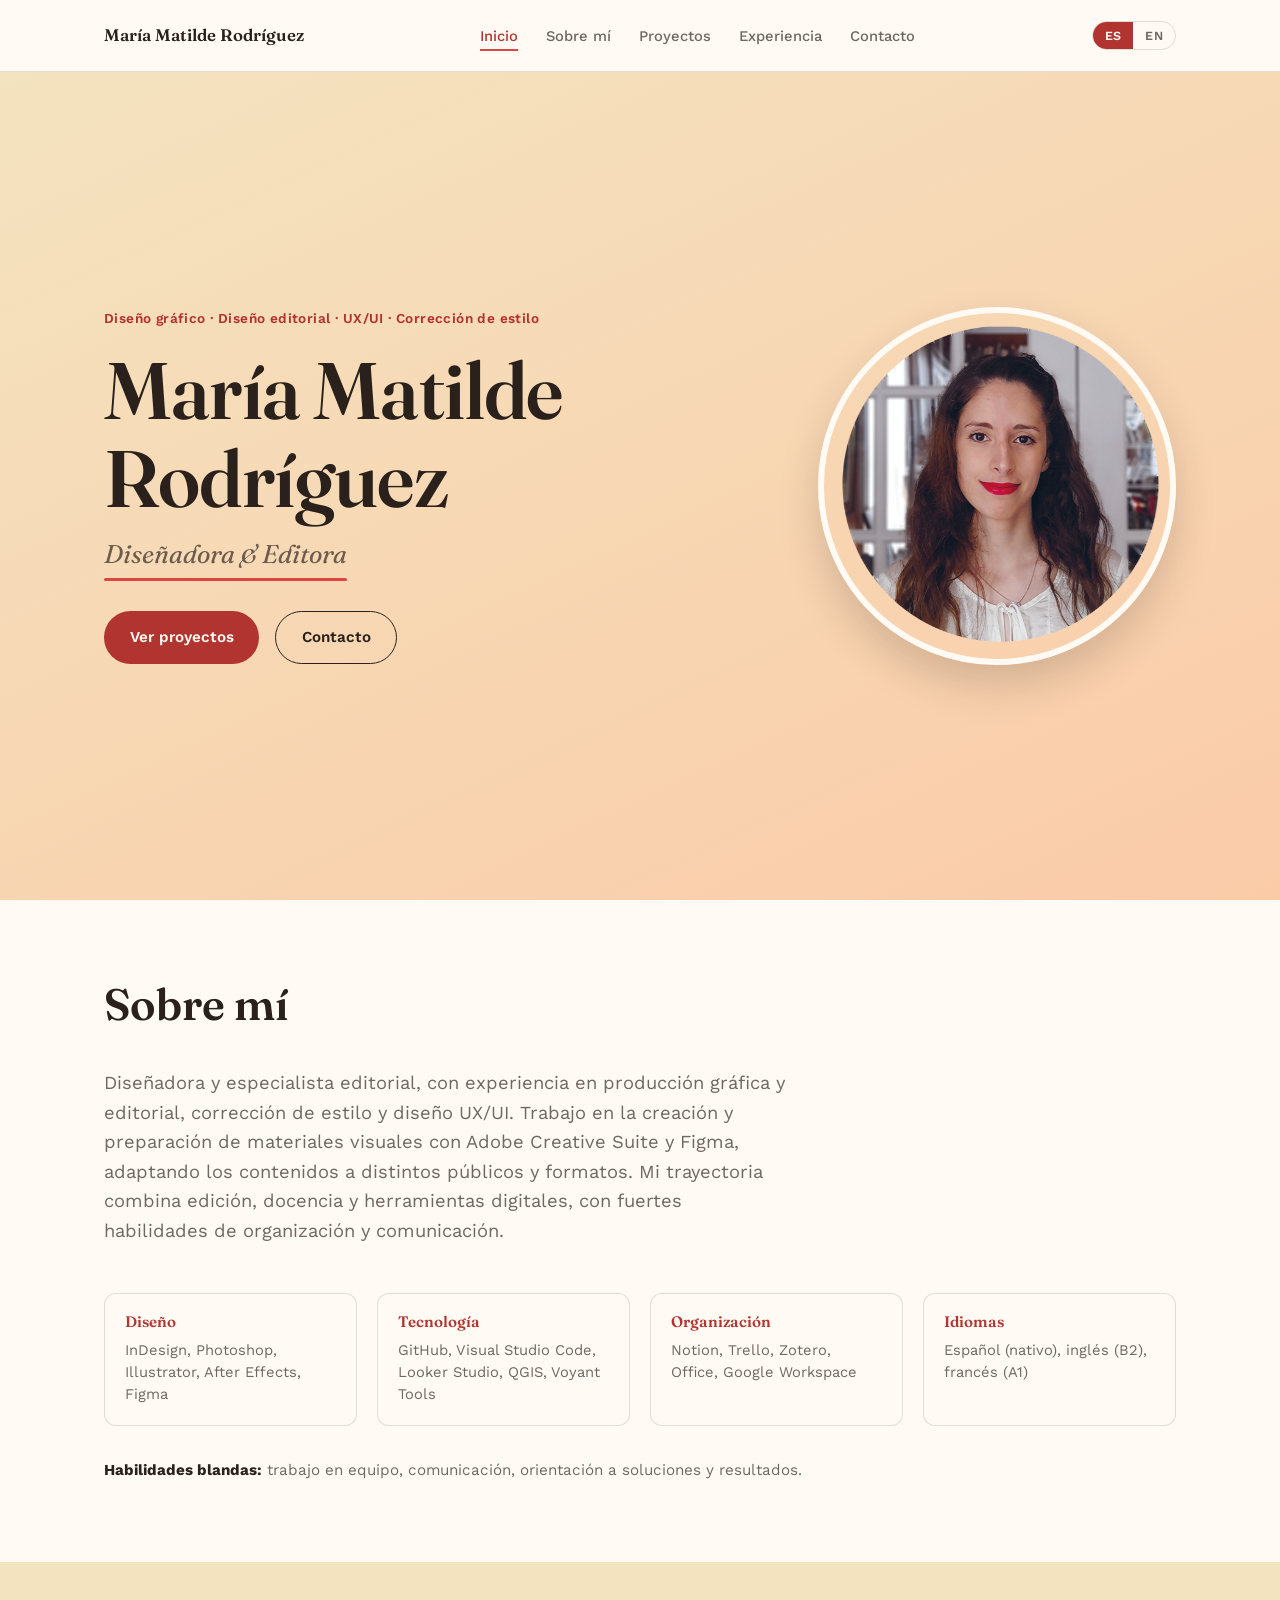
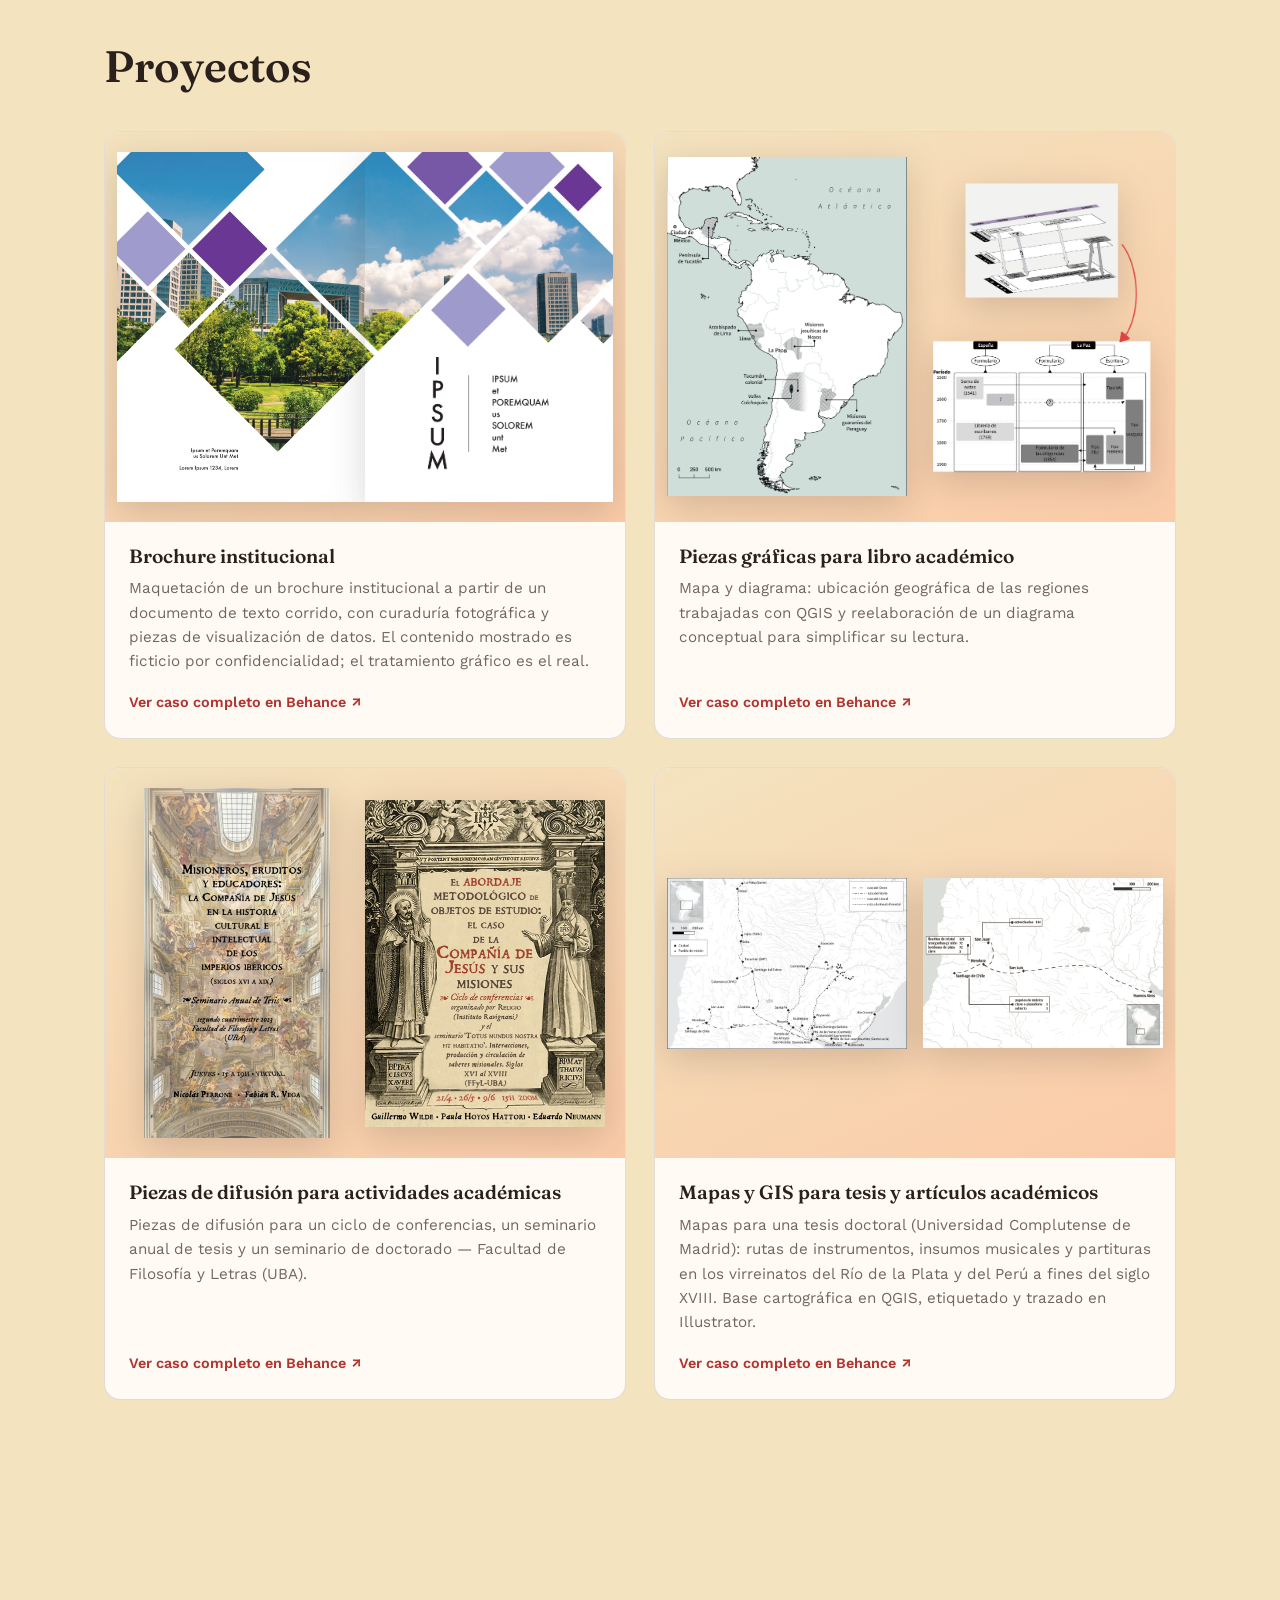
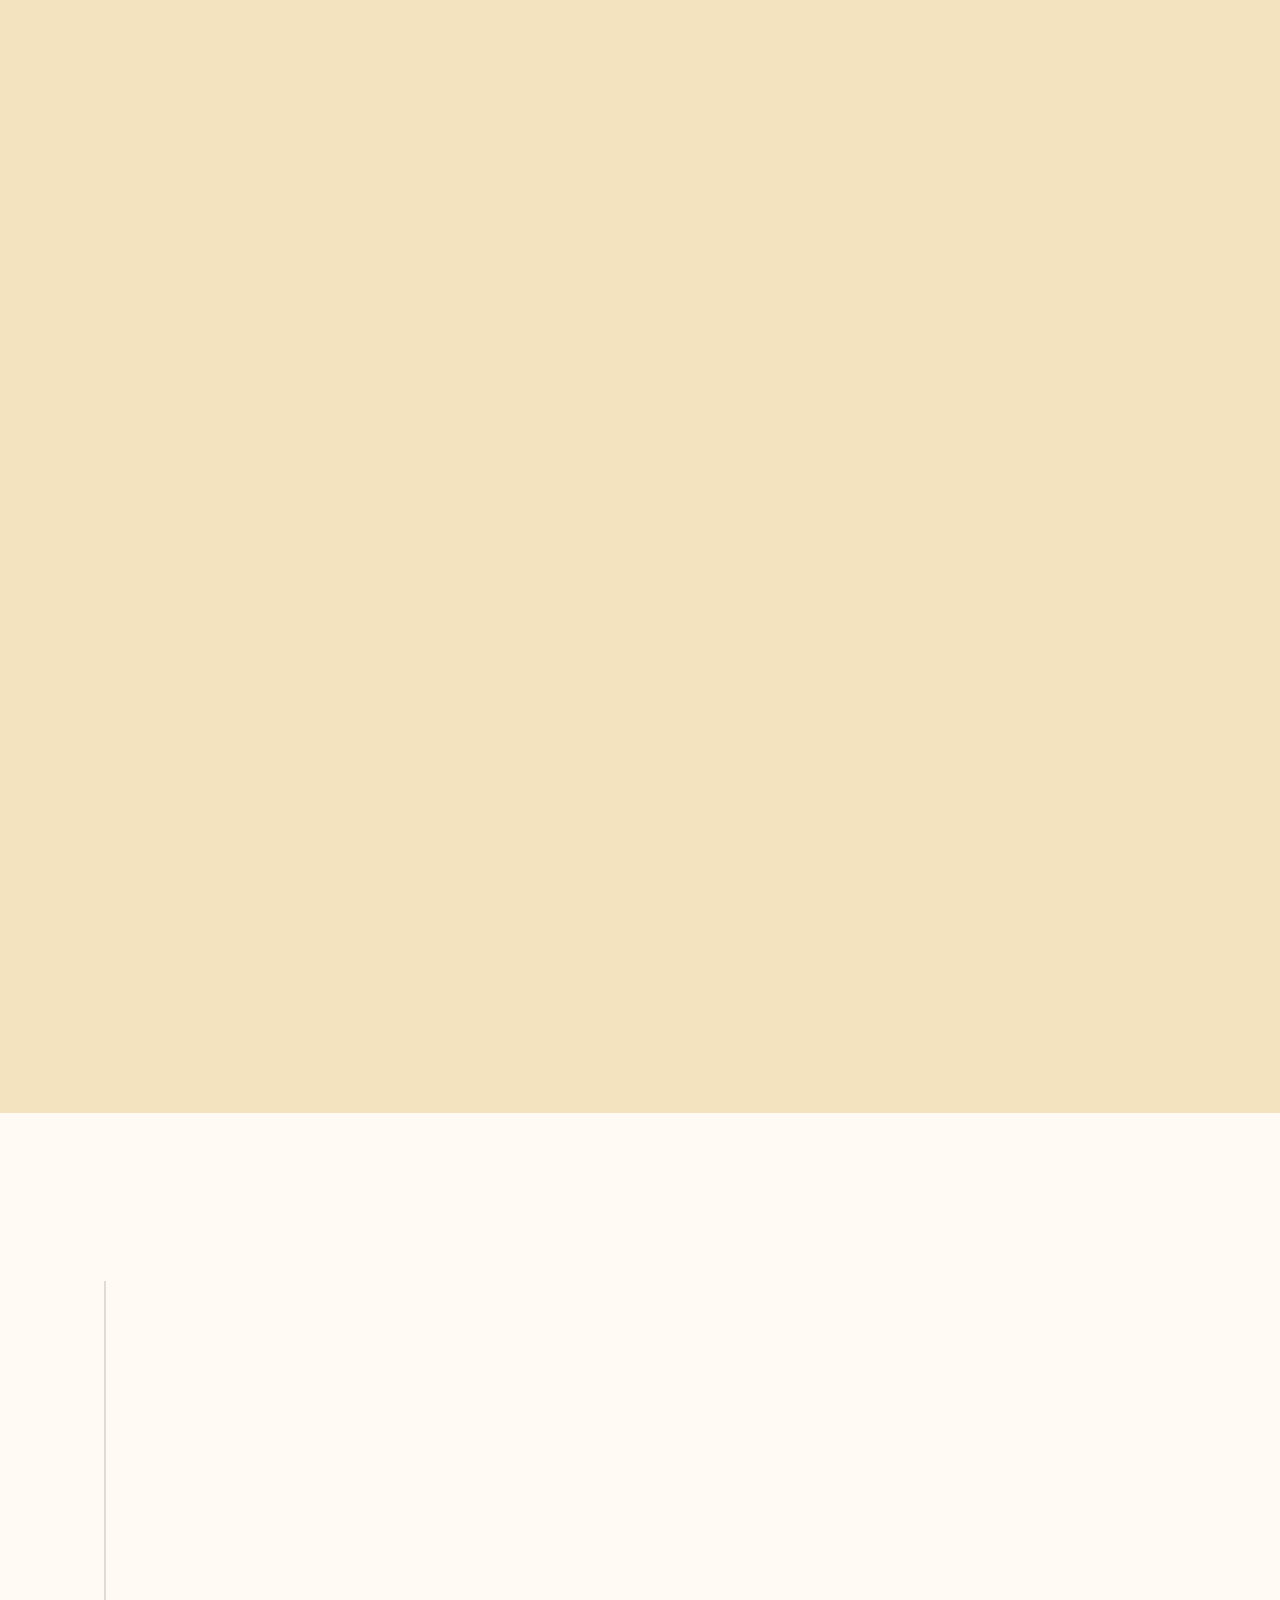
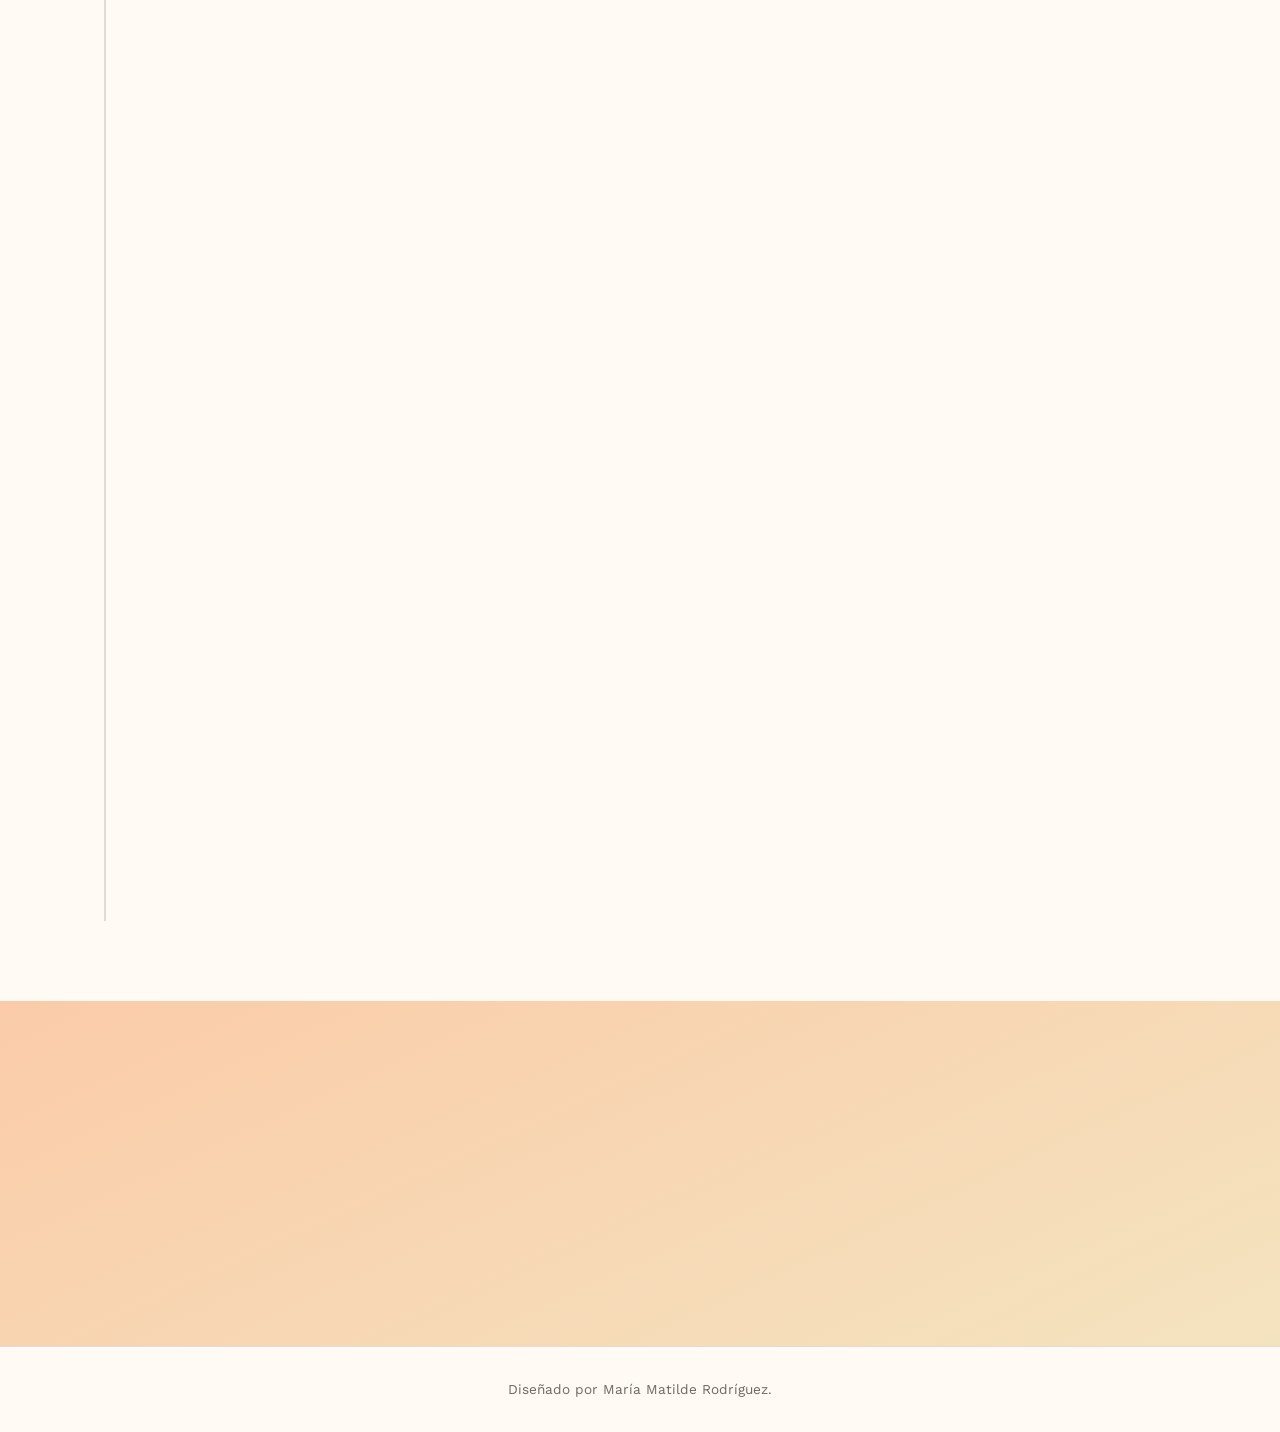
==== commit aa2726d9: "Update index.html" ====
--- a/index.html
+++ b/index.html
@@ -552,8 +552,8 @@
 
 <footer class="site-footer">
   <p>
-    <span data-lang="es">Diseñado y desarrollado por María Matilde Rodríguez &amp; Claude.</span>
-    <span data-lang="en" hidden>Designed and built by María Matilde Rodríguez &amp; Claude.</span>
+    <span data-lang="es">Diseñado por María Matilde Rodríguez.</span>
+    <span data-lang="en" hidden>Designed by María Matilde Rodríguez.</span>
   </p>
 </footer>
 
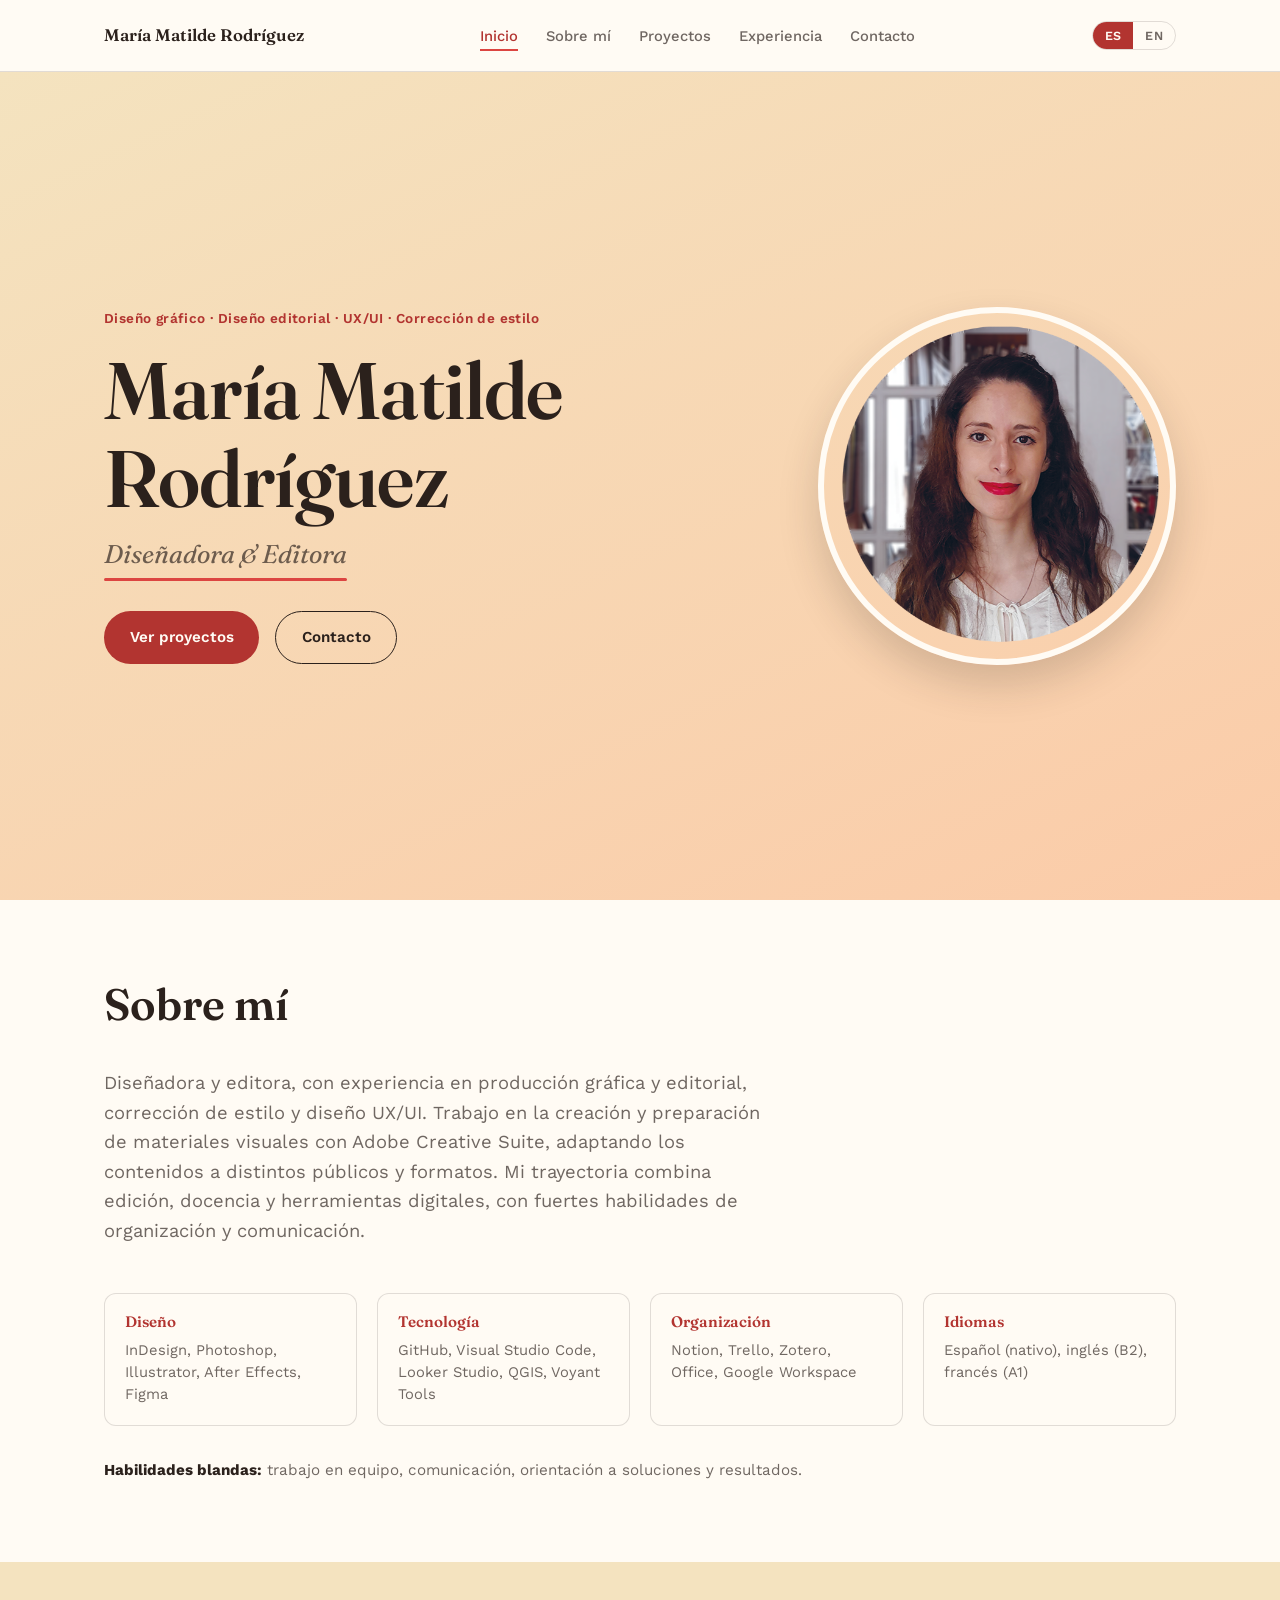
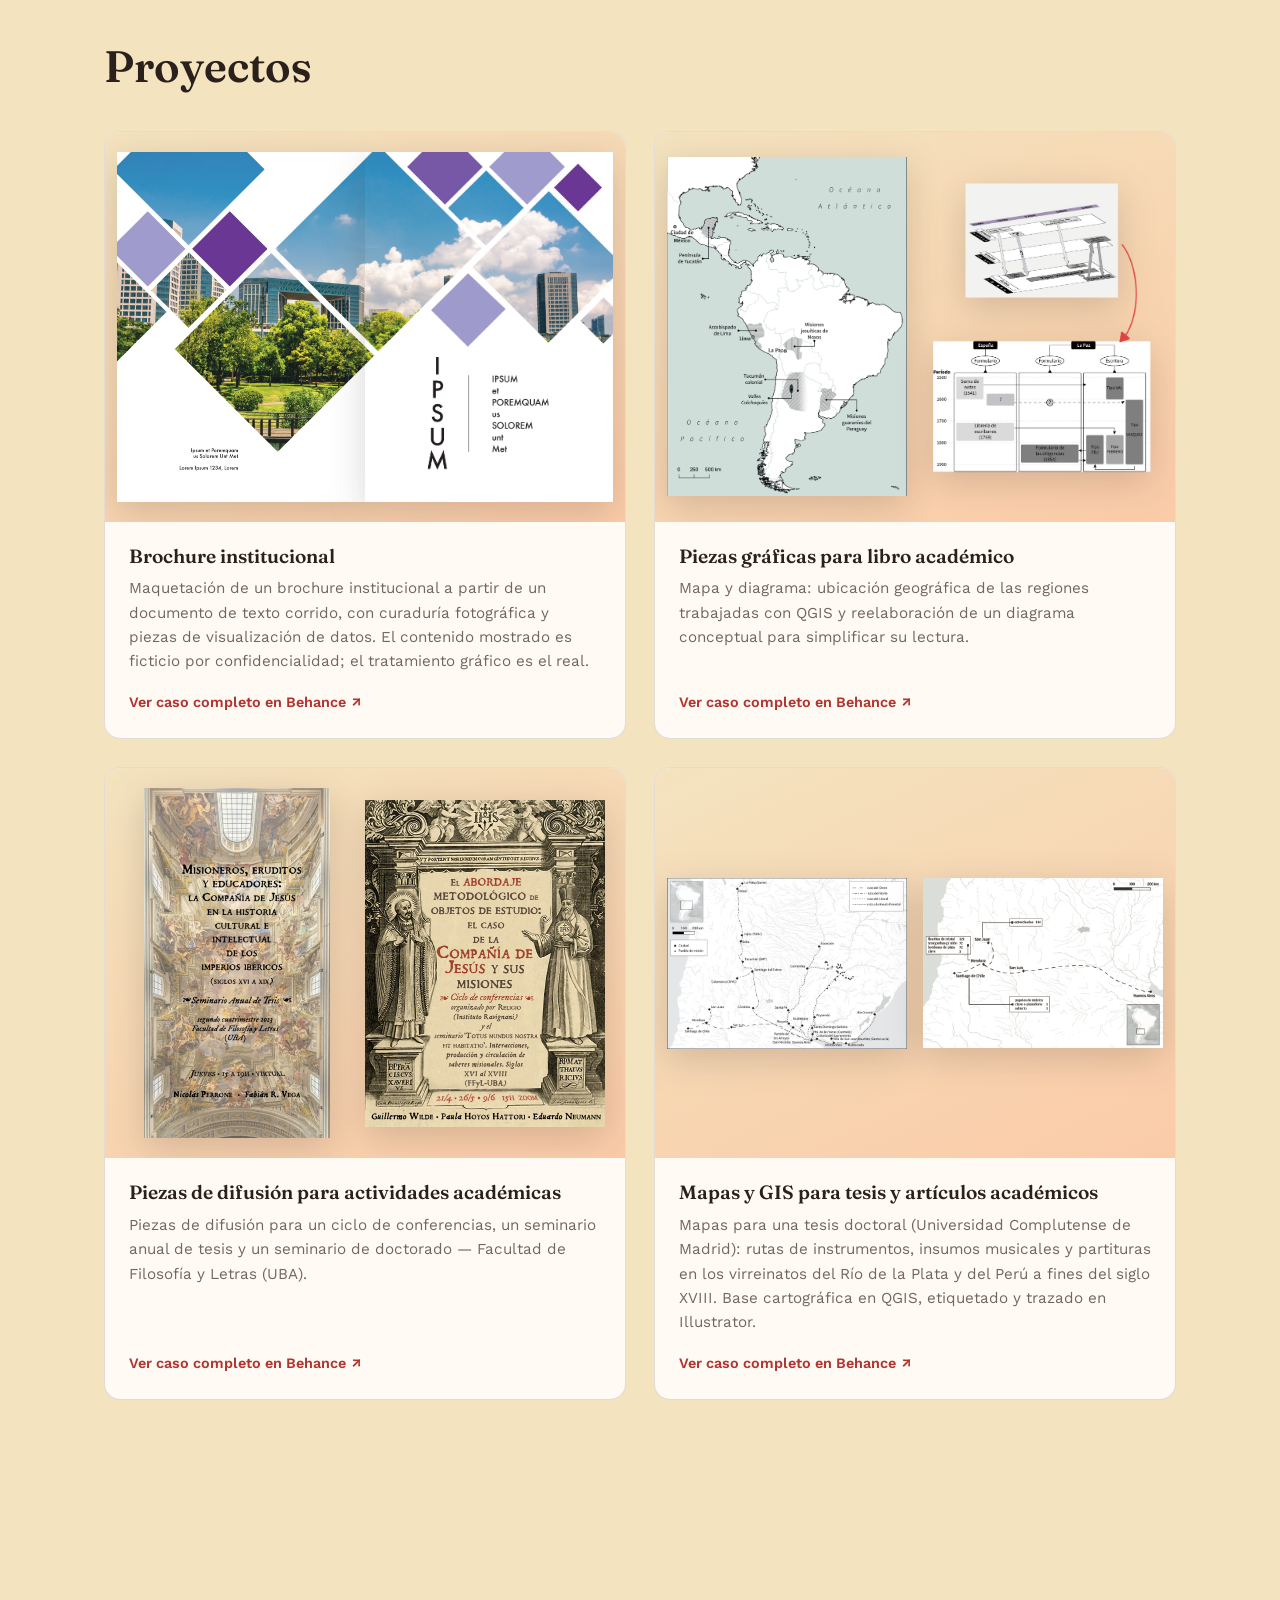
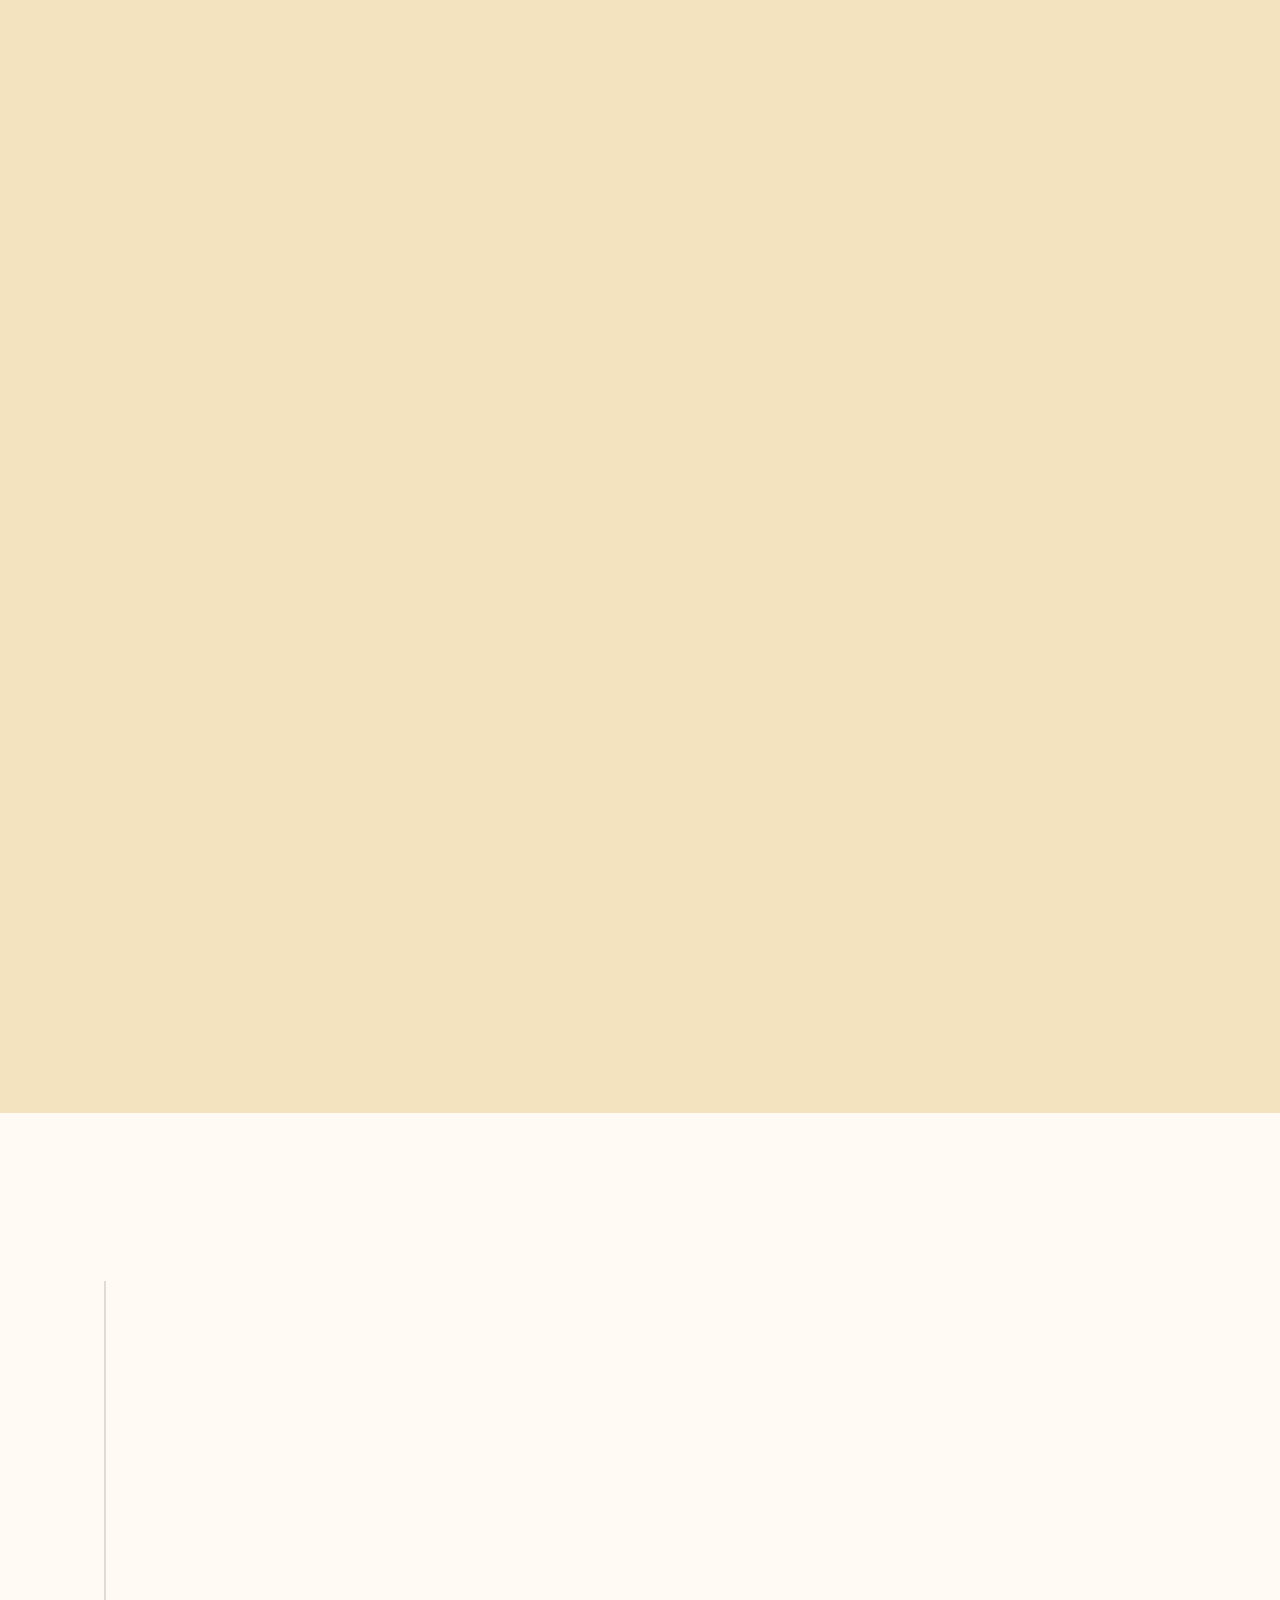
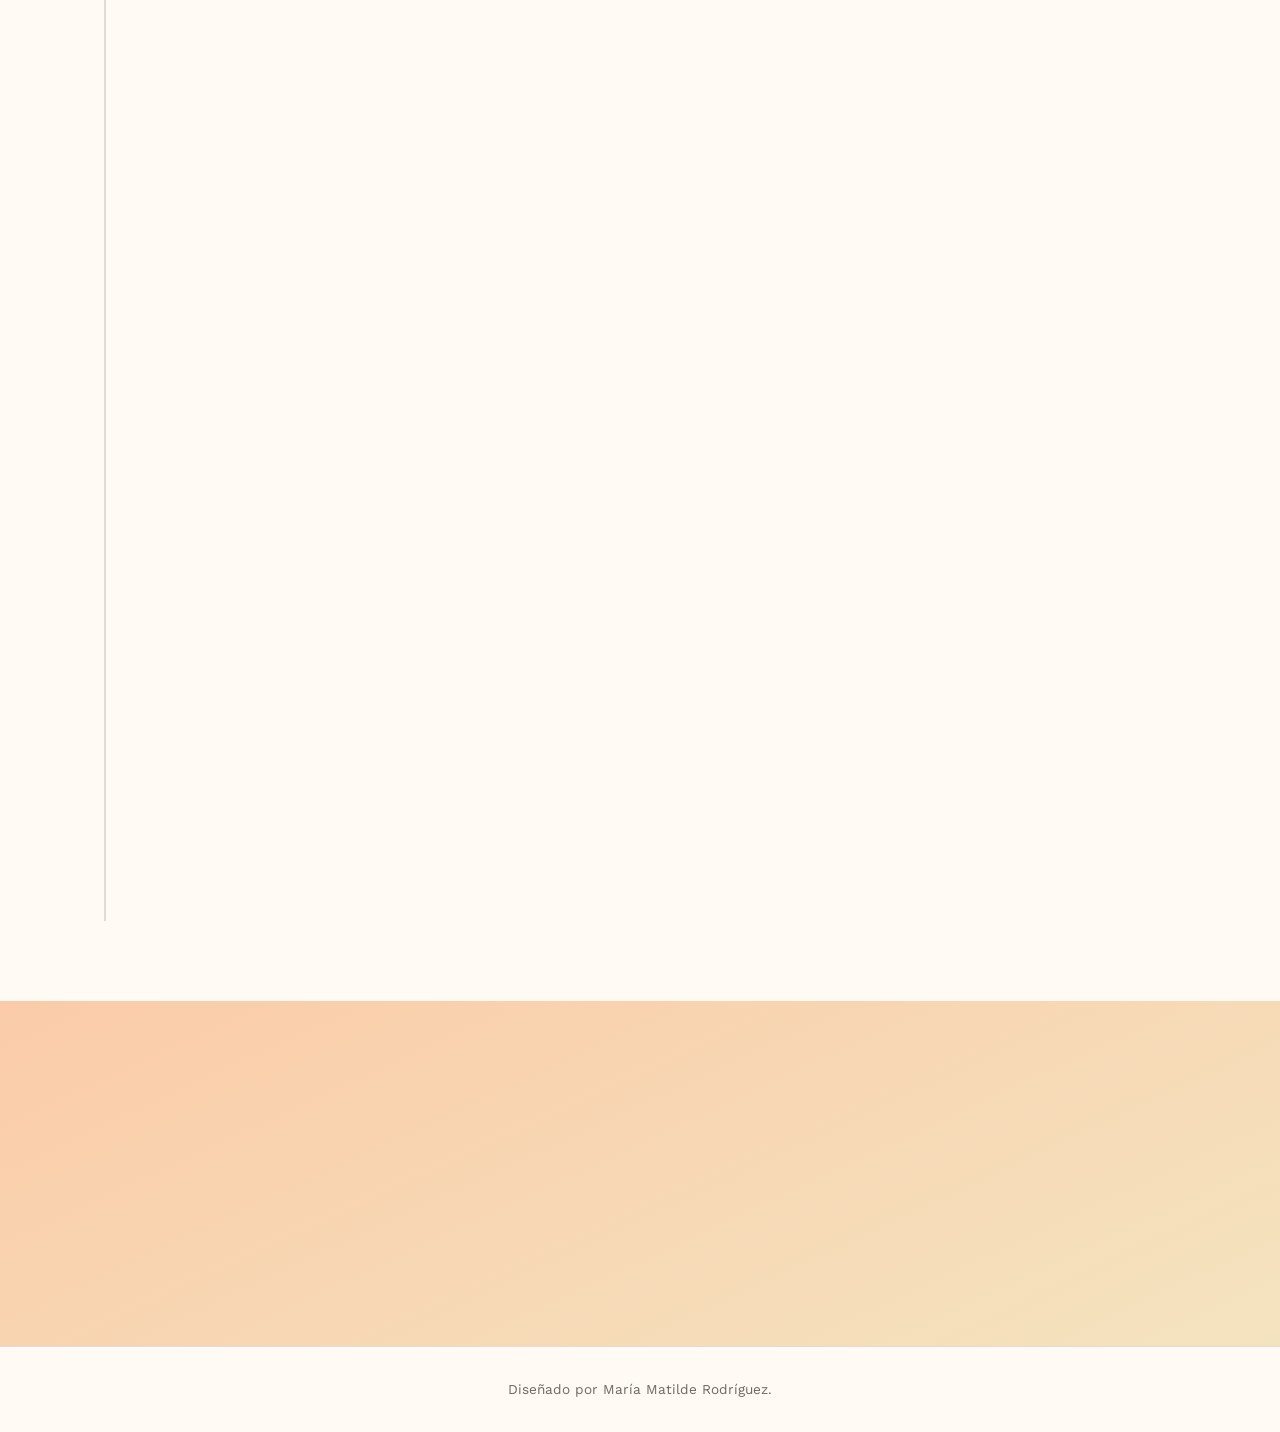
==== commit 5e9e48c9: "Update index.html" ====
--- a/index.html
+++ b/index.html
@@ -96,8 +96,8 @@
 
       <div class="about-grid">
         <p class="about-summary reveal">
-          <span data-lang="es">Diseñadora y especialista editorial, con experiencia en producción gráfica y editorial, corrección de estilo y diseño UX/UI. Trabajo en la creación y preparación de materiales visuales con Adobe Creative Suite y Figma, adaptando los contenidos a distintos públicos y formatos. Mi trayectoria combina edición, docencia y herramientas digitales, con fuertes habilidades de organización y comunicación.</span>
-          <span data-lang="en" hidden>Designer and editorial specialist with experience in graphic and editorial production, copy editing, and UX/UI design. Experienced in creating and preparing visual materials, working with Adobe Creative Suite and Figma, and adapting content to different audiences and formats. Background in publishing, education, and digital tools, with strong organizational and communication skills.</span>
+          <span data-lang="es">Diseñadora y editora, con experiencia en producción gráfica y editorial, corrección de estilo y diseño UX/UI. Trabajo en la creación y preparación de materiales visuales con Adobe Creative Suite, adaptando los contenidos a distintos públicos y formatos. Mi trayectoria combina edición, docencia y herramientas digitales, con fuertes habilidades de organización y comunicación.</span>
+          <span data-lang="en" hidden>Designer and editorial specialist with experience in graphic and editorial production, copy editing, and UX/UI design. Experienced in creating and preparing visual materials, working with Adobe Creative Suite, and adapting content to different audiences and formats. Background in publishing, education, and digital tools, with strong organizational and communication skills.</span>
         </p>
 
         <div class="skills-grid reveal">
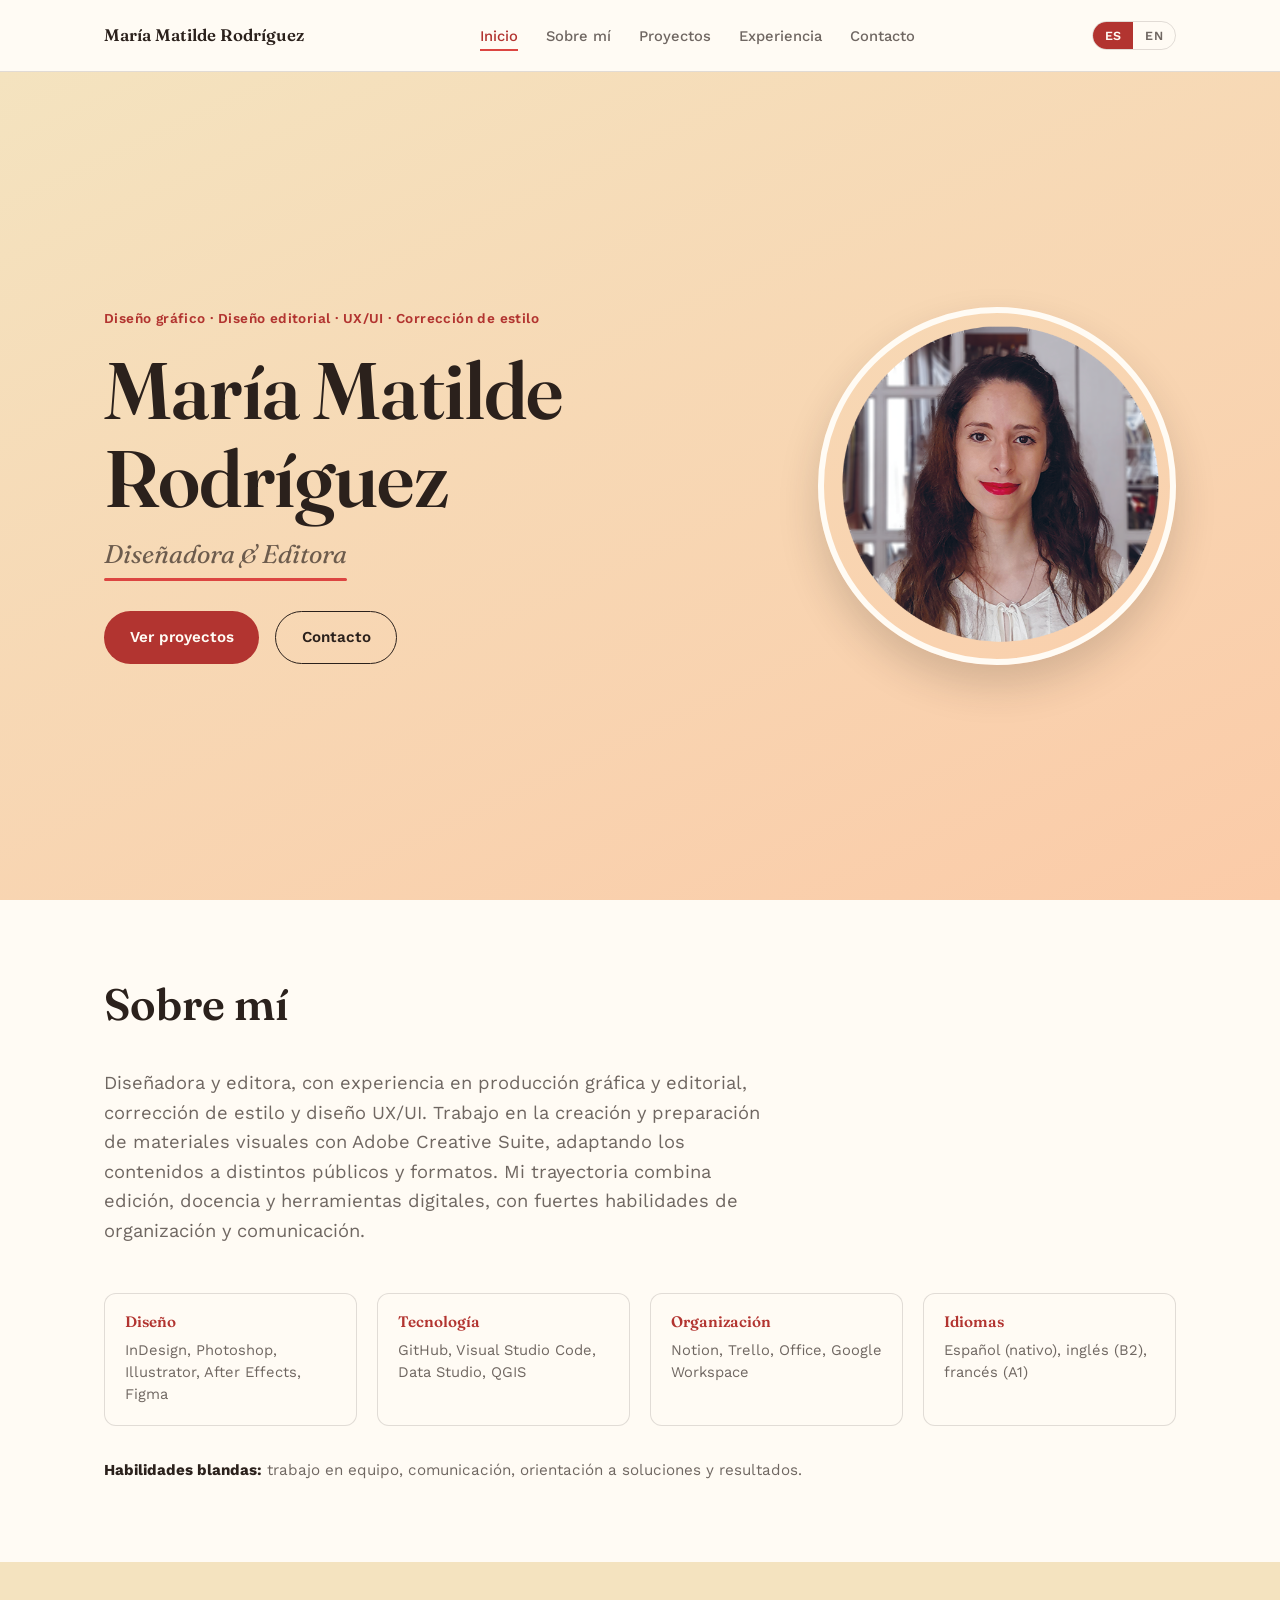
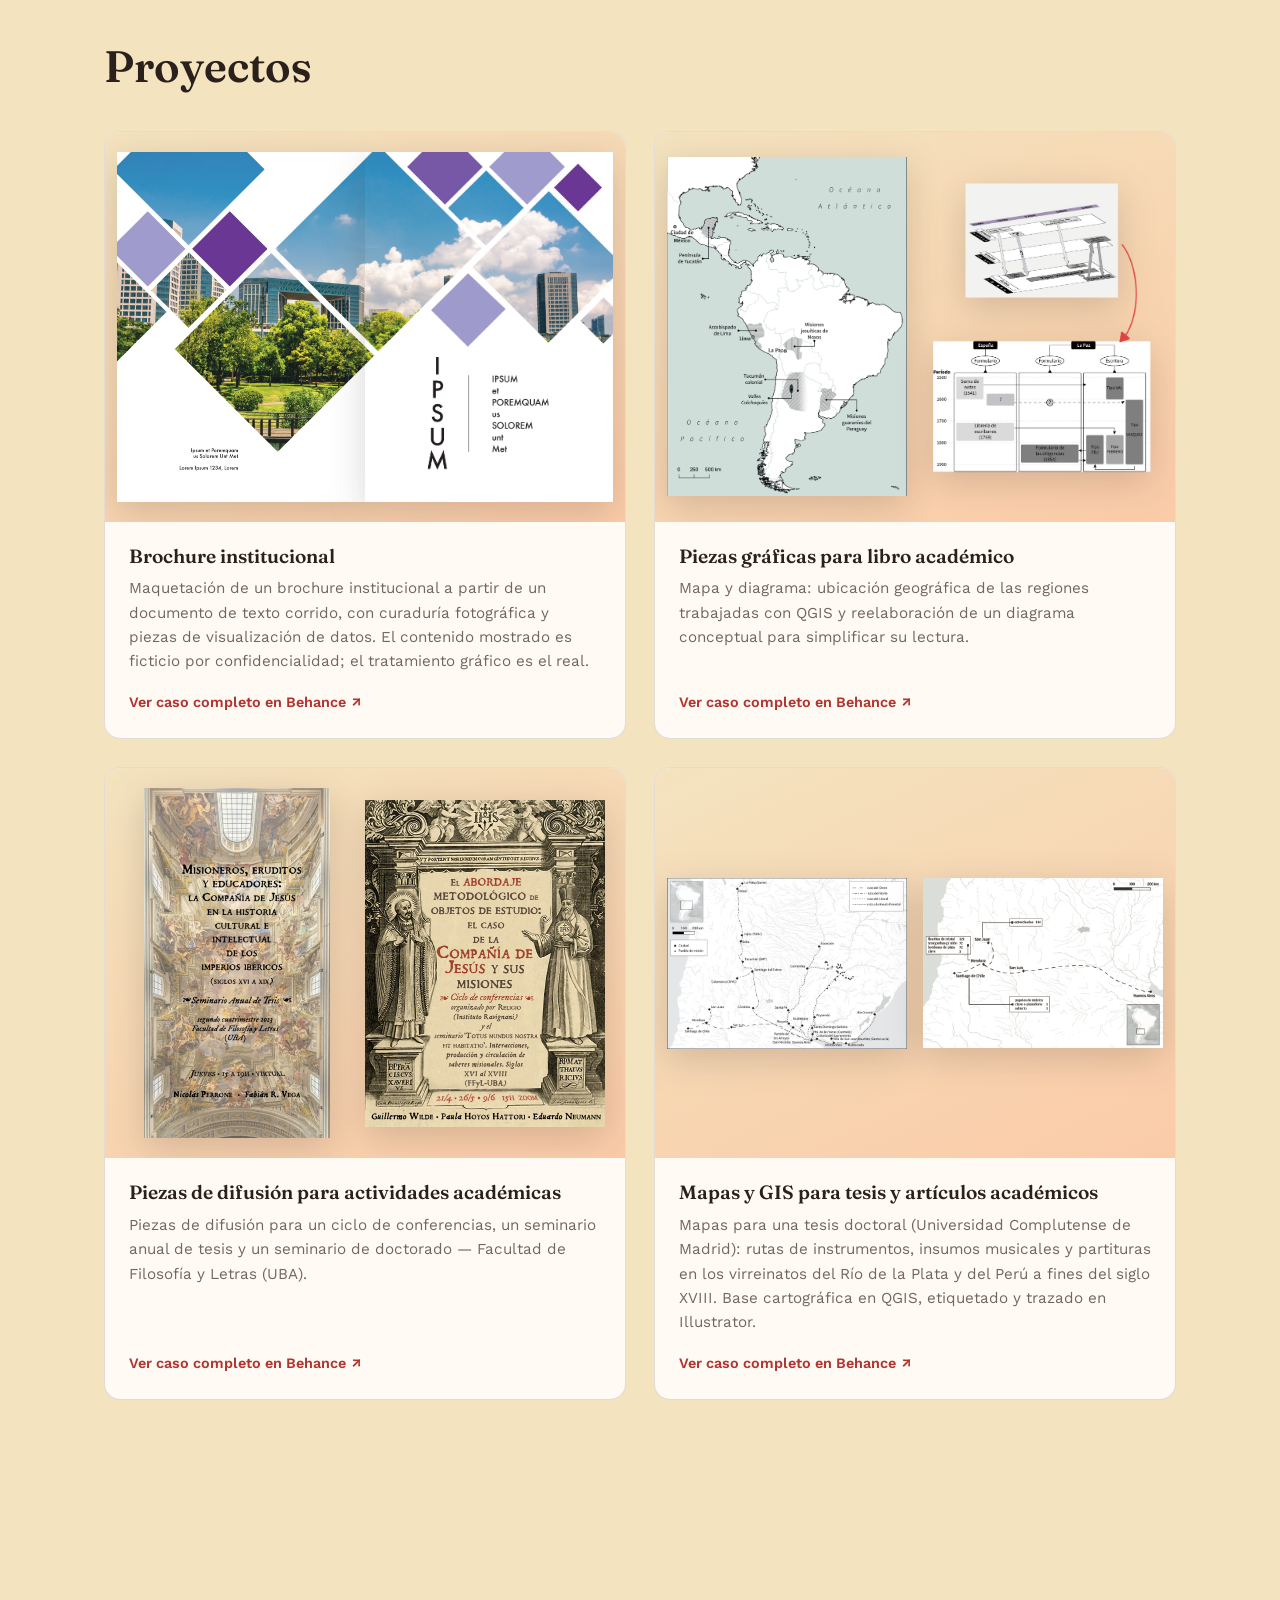
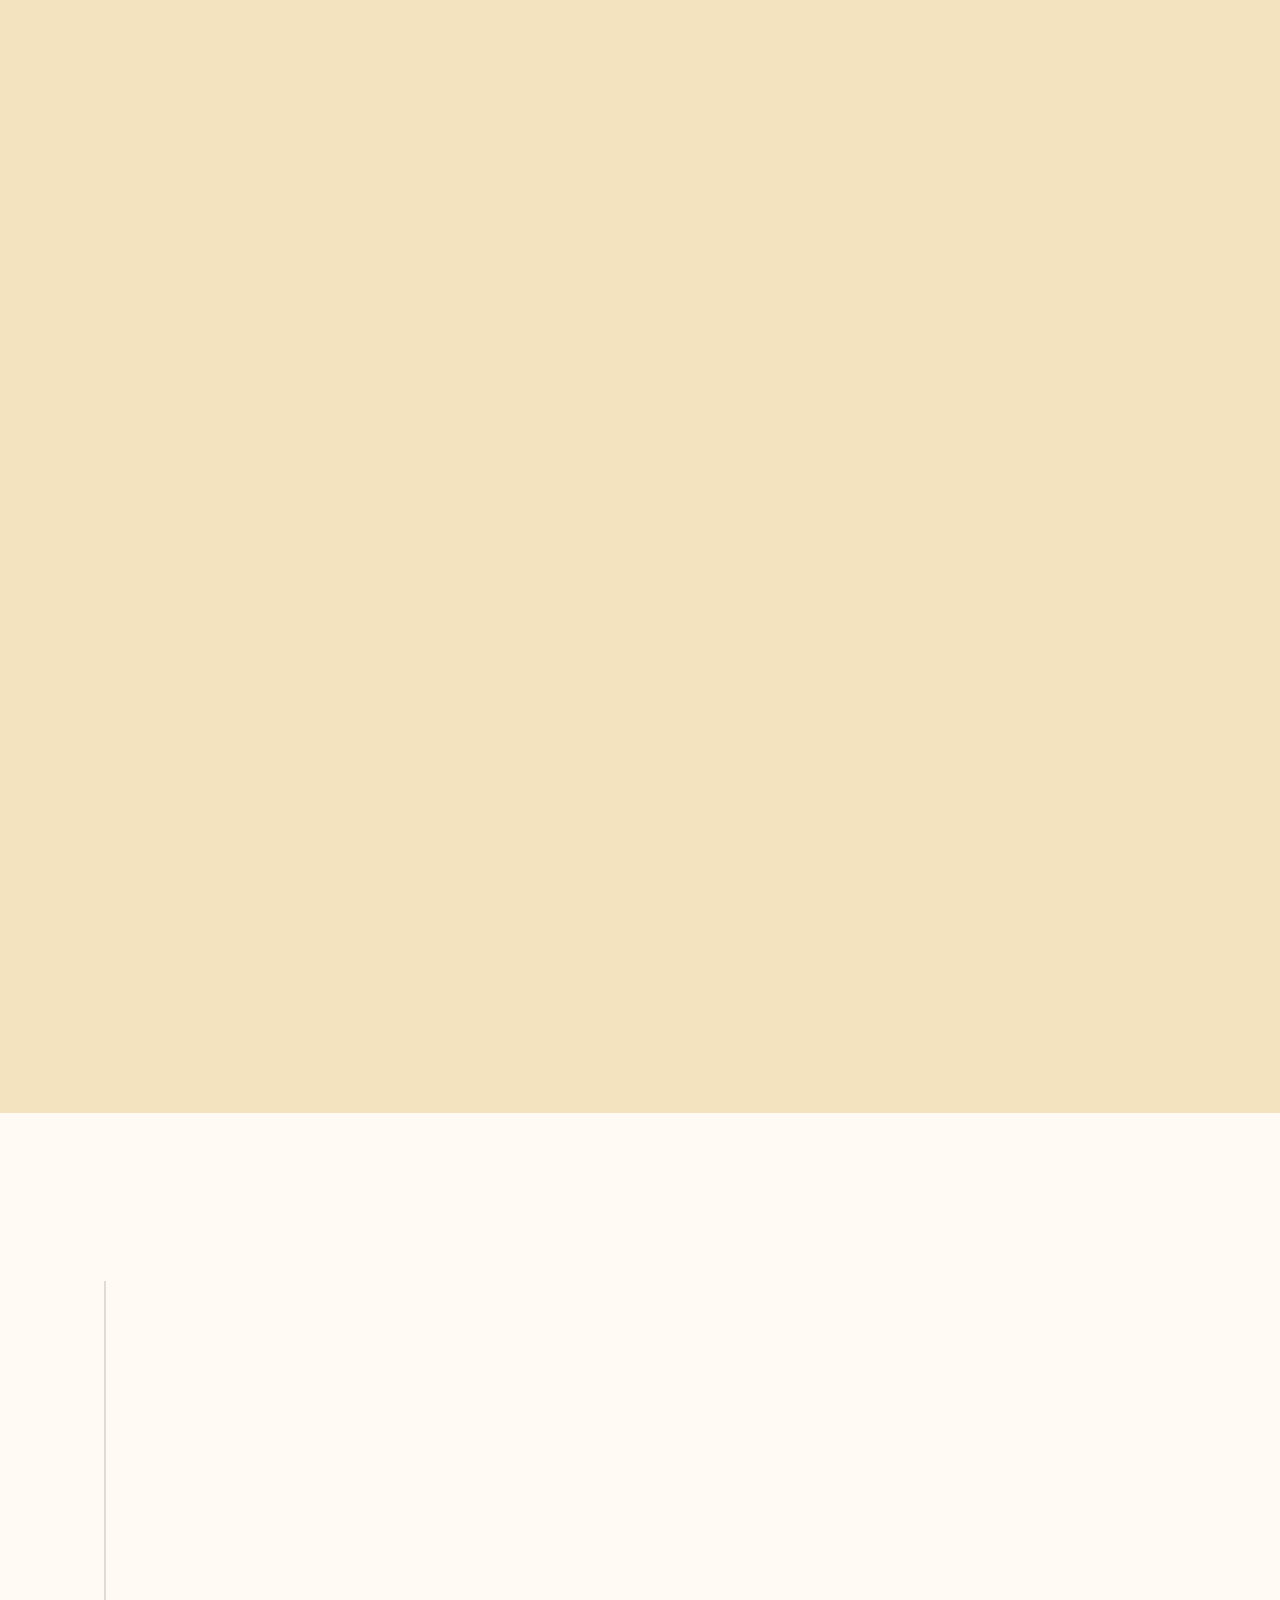
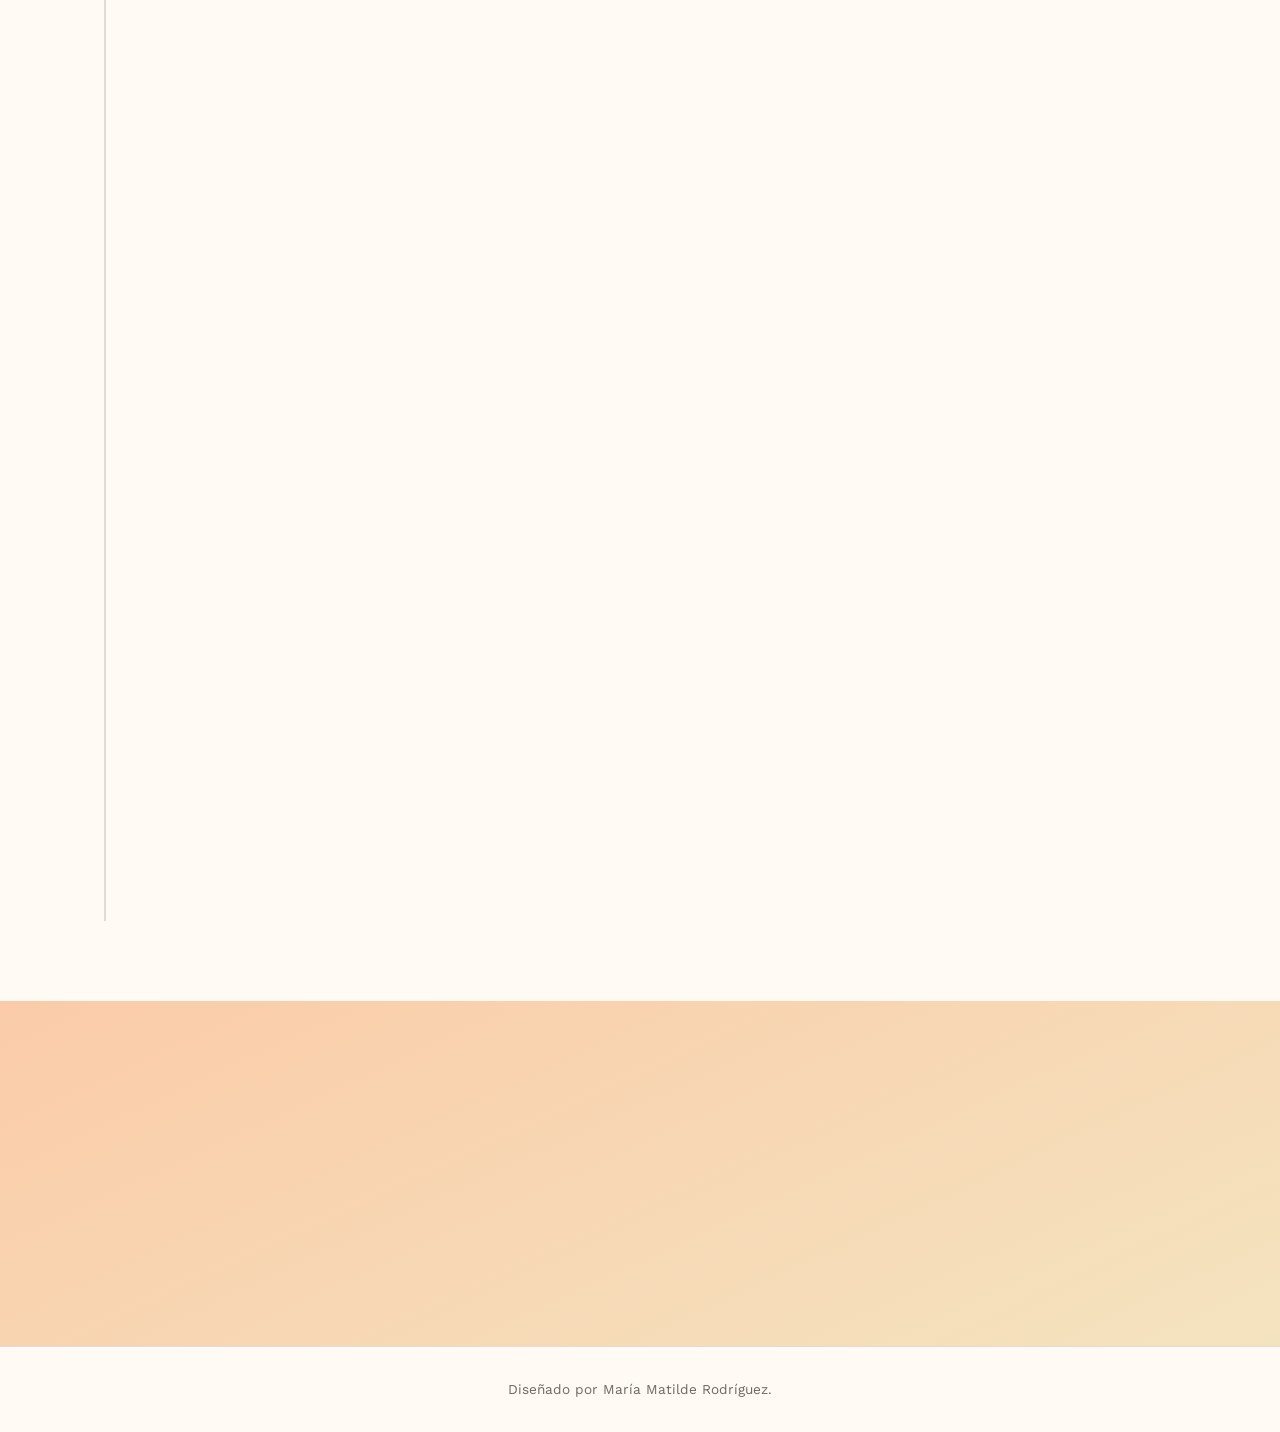
==== commit 5ccb1074: "Update index.html - Zotero. Data studio x Looker studio" ====
--- a/index.html
+++ b/index.html
@@ -107,11 +107,11 @@
           </div>
           <div class="skill-card">
             <h3><span data-lang="es">Tecnología</span><span data-lang="en" hidden>Technical</span></h3>
-            <p>GitHub, Visual Studio Code, Looker Studio, QGIS, Voyant Tools</p>
+            <p>GitHub, Visual Studio Code, Data Studio, QGIS</p>
           </div>
           <div class="skill-card">
             <h3><span data-lang="es">Organización</span><span data-lang="en" hidden>Organization &amp; Productivity</span></h3>
-            <p>Notion, Trello, Zotero, Office, Google Workspace</p>
+            <p>Notion, Trello, Office, Google Workspace</p>
           </div>
           <div class="skill-card">
             <h3><span data-lang="es">Idiomas</span><span data-lang="en" hidden>Languages</span></h3>
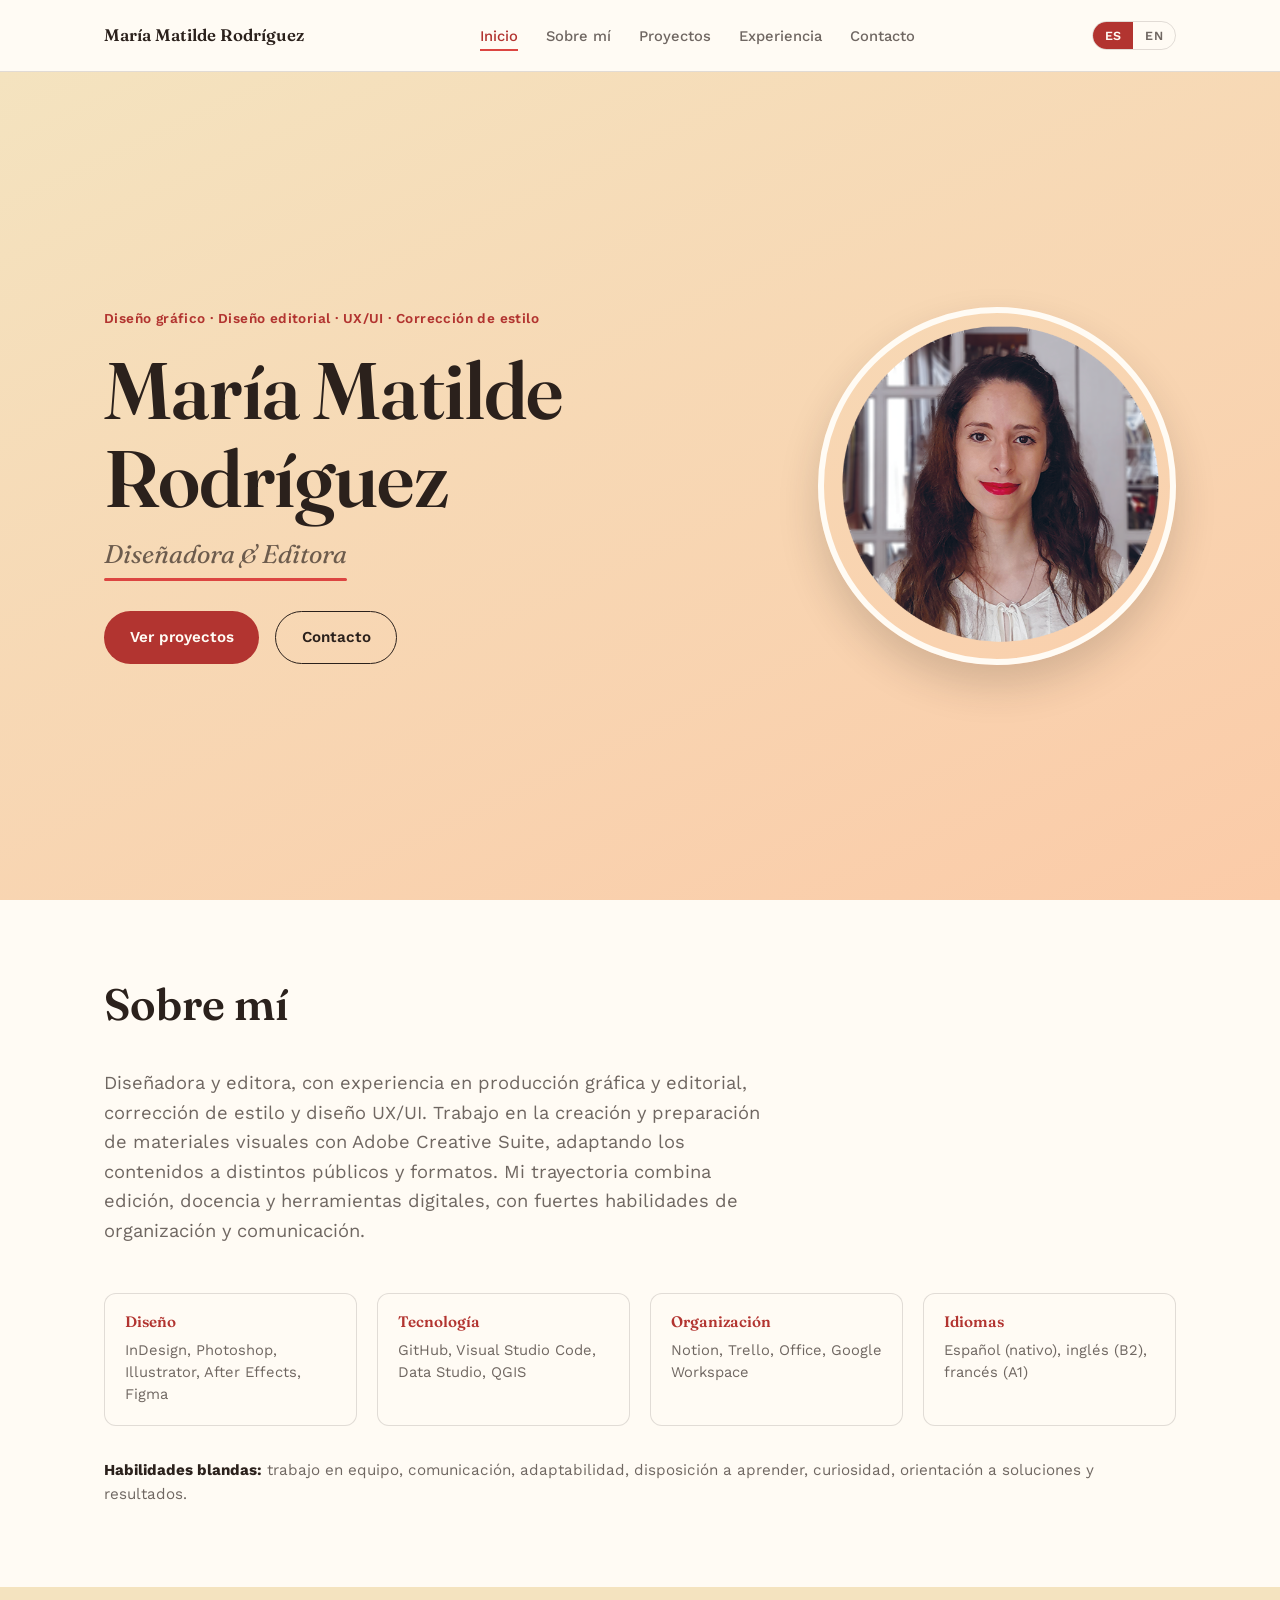
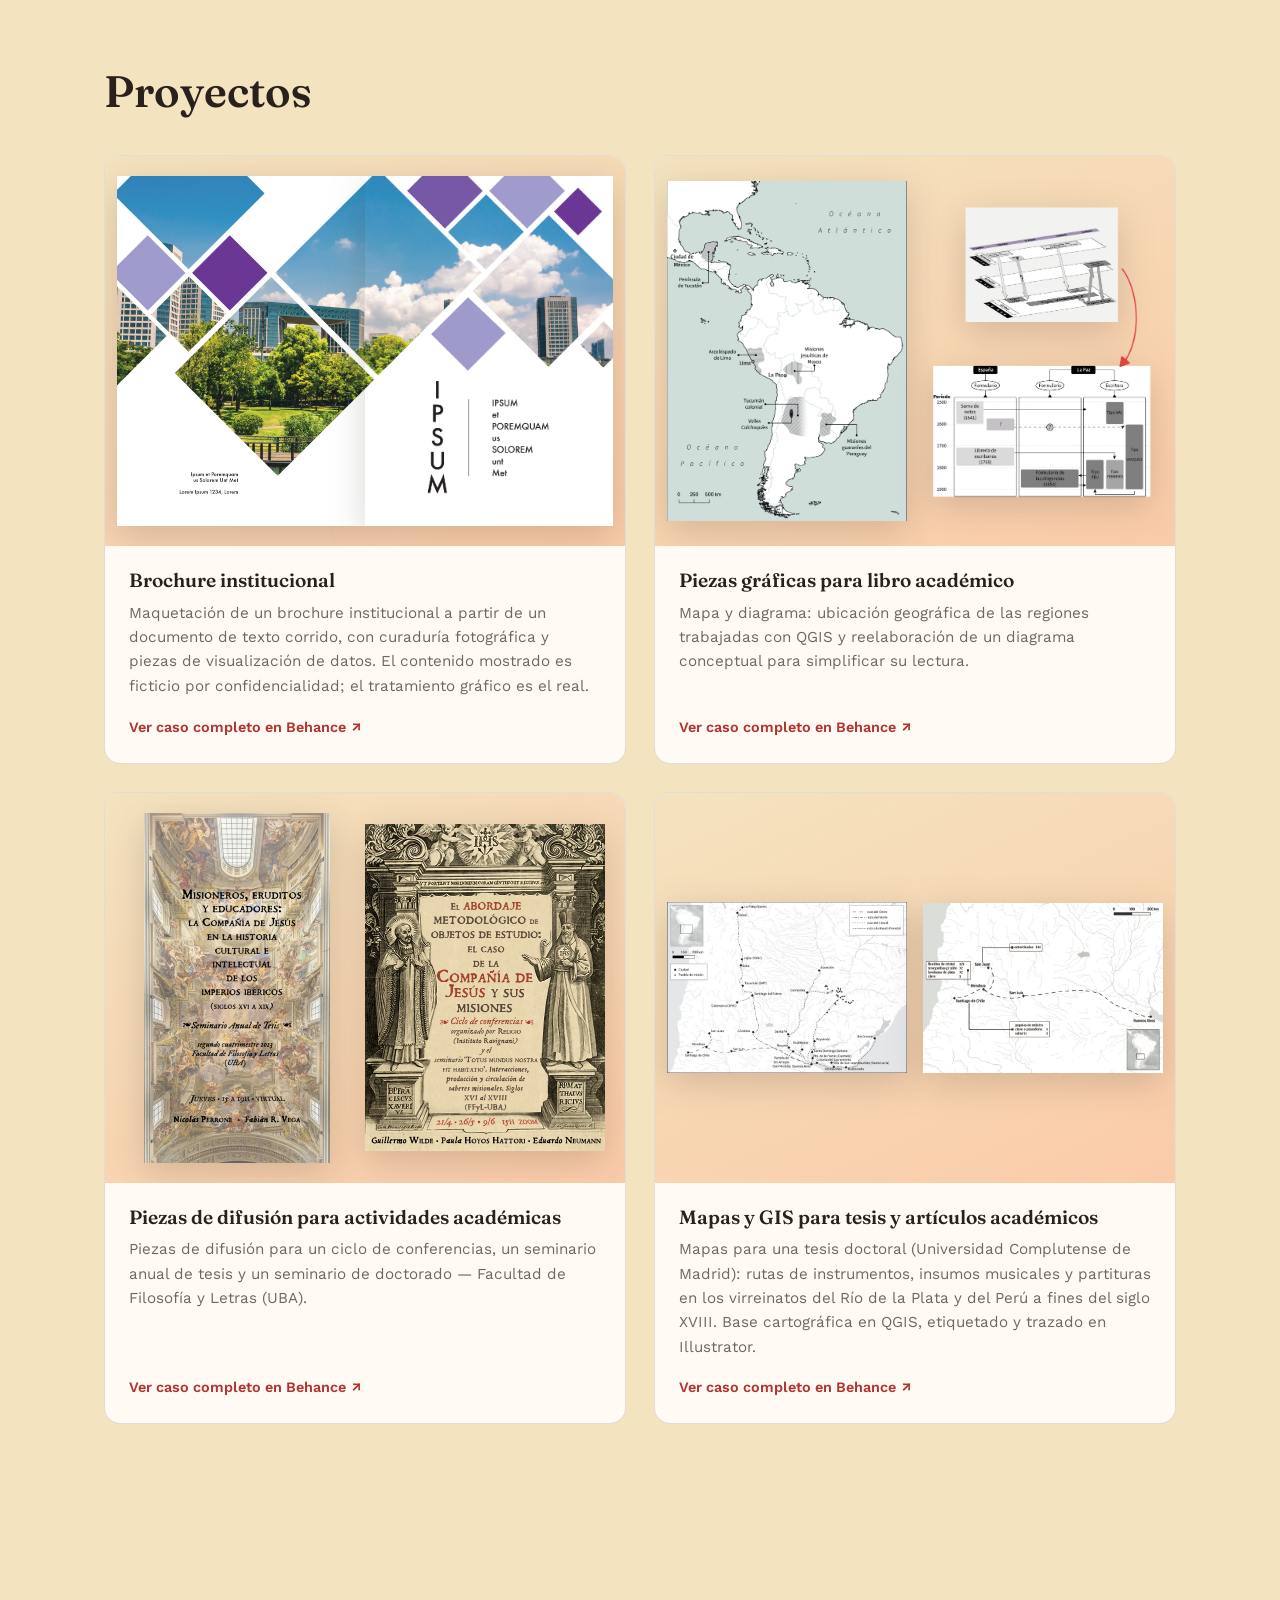
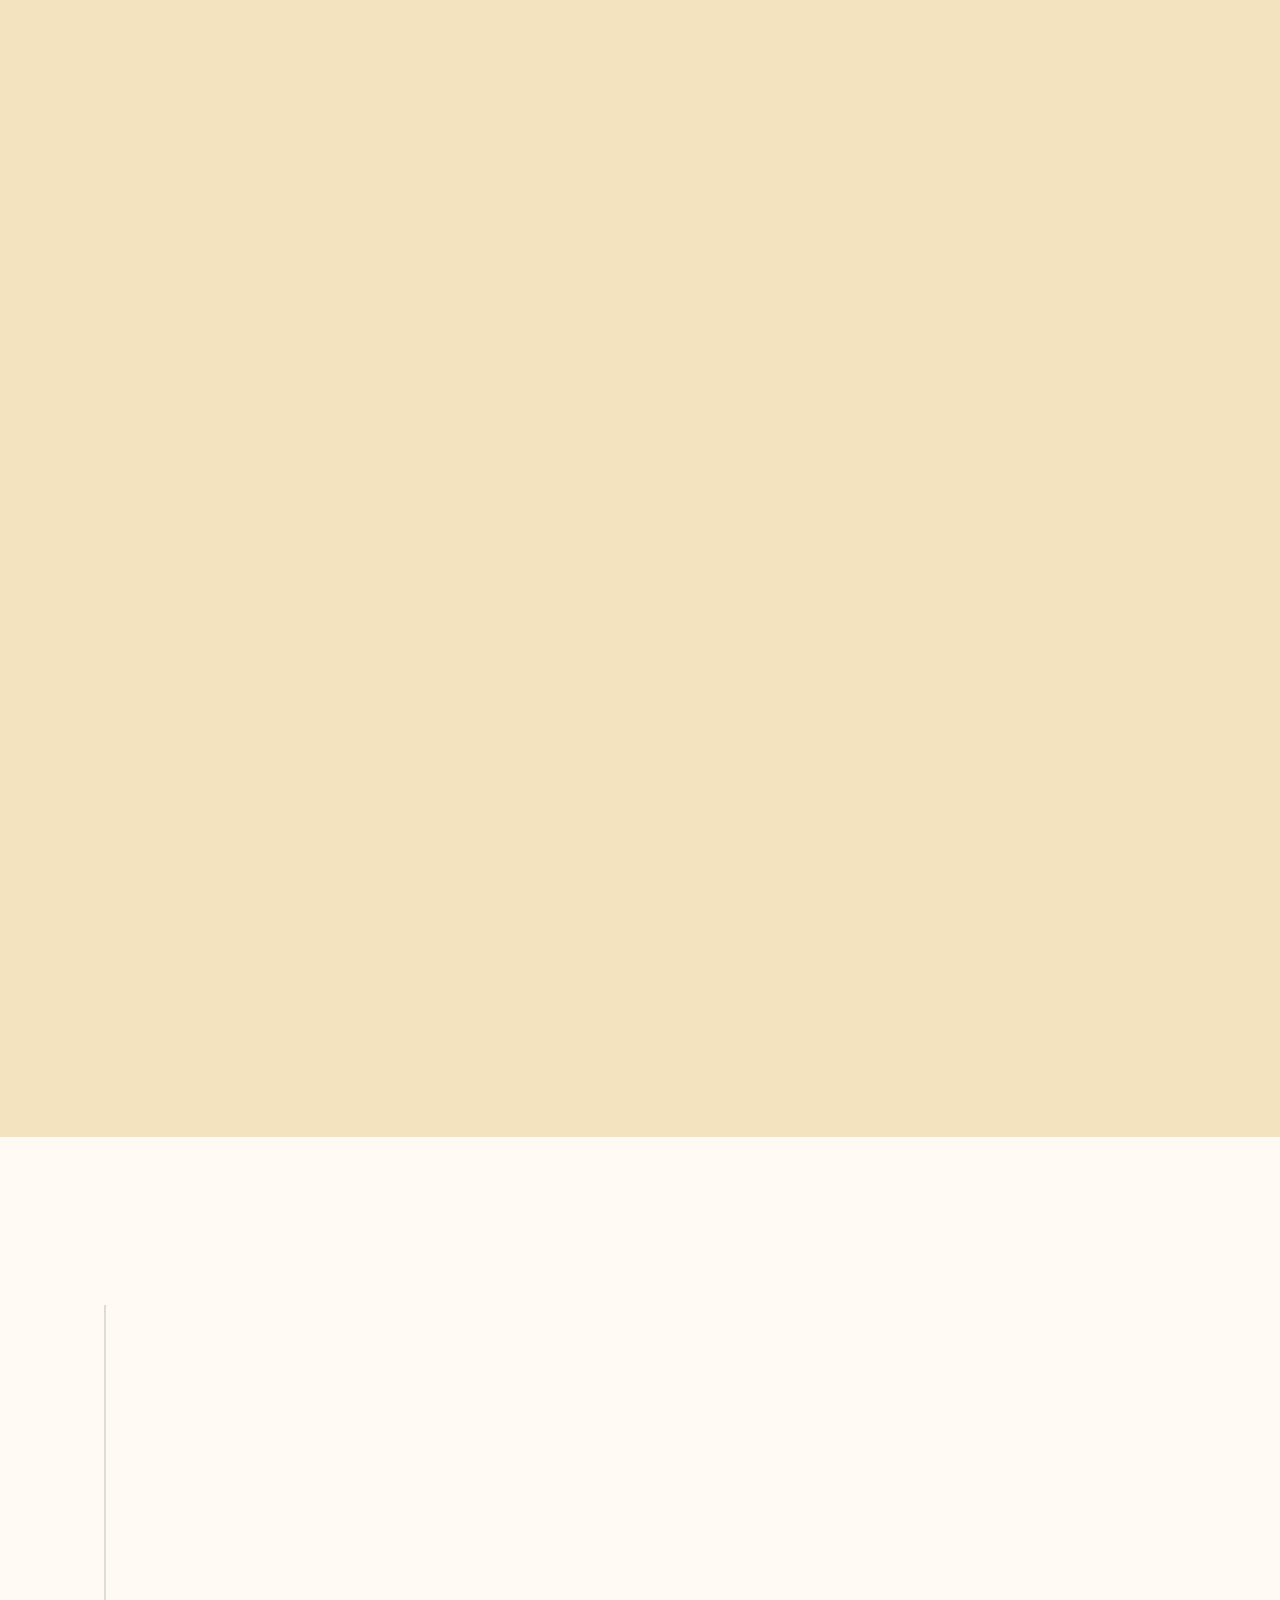
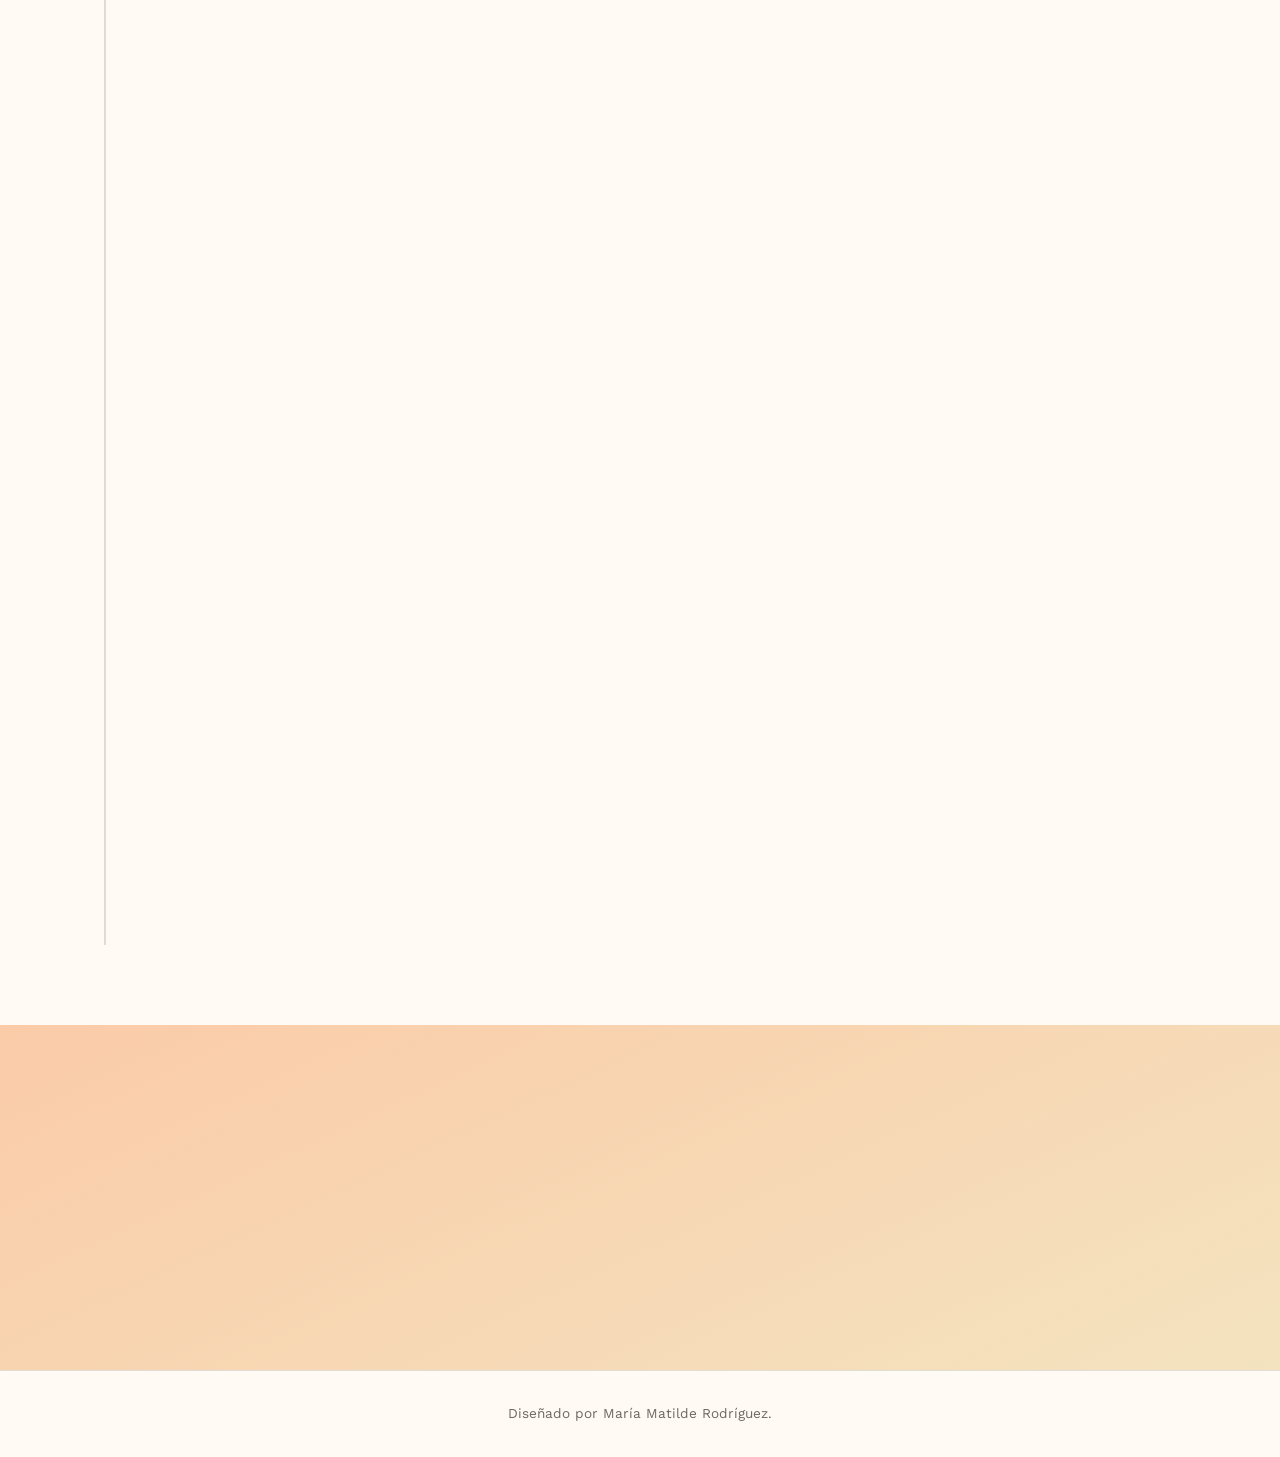
==== commit 8c196b45: "Update soft skills" ====
--- a/index.html
+++ b/index.html
@@ -123,8 +123,8 @@
         </div>
 
         <p class="soft-skills reveal">
-          <span data-lang="es"><strong>Habilidades blandas:</strong> trabajo en equipo, comunicación, orientación a soluciones y resultados.</span>
-          <span data-lang="en" hidden><strong>Soft skills:</strong> teamwork, communication, problem-solving, solution- and results-oriented approach.</span>
+          <span data-lang="es"><strong>Habilidades blandas:</strong> trabajo en equipo, comunicación, adaptabilidad, disposición a aprender, curiosidad, orientación a soluciones y resultados.</span>
+          <span data-lang="en" hidden><strong>Soft skills:</strong> teamwork, communication, adaptability, curiosity, willingness to learn, problem-solving, solution- and results-oriented approach.</span>
         </p>
       </div>
     </div>
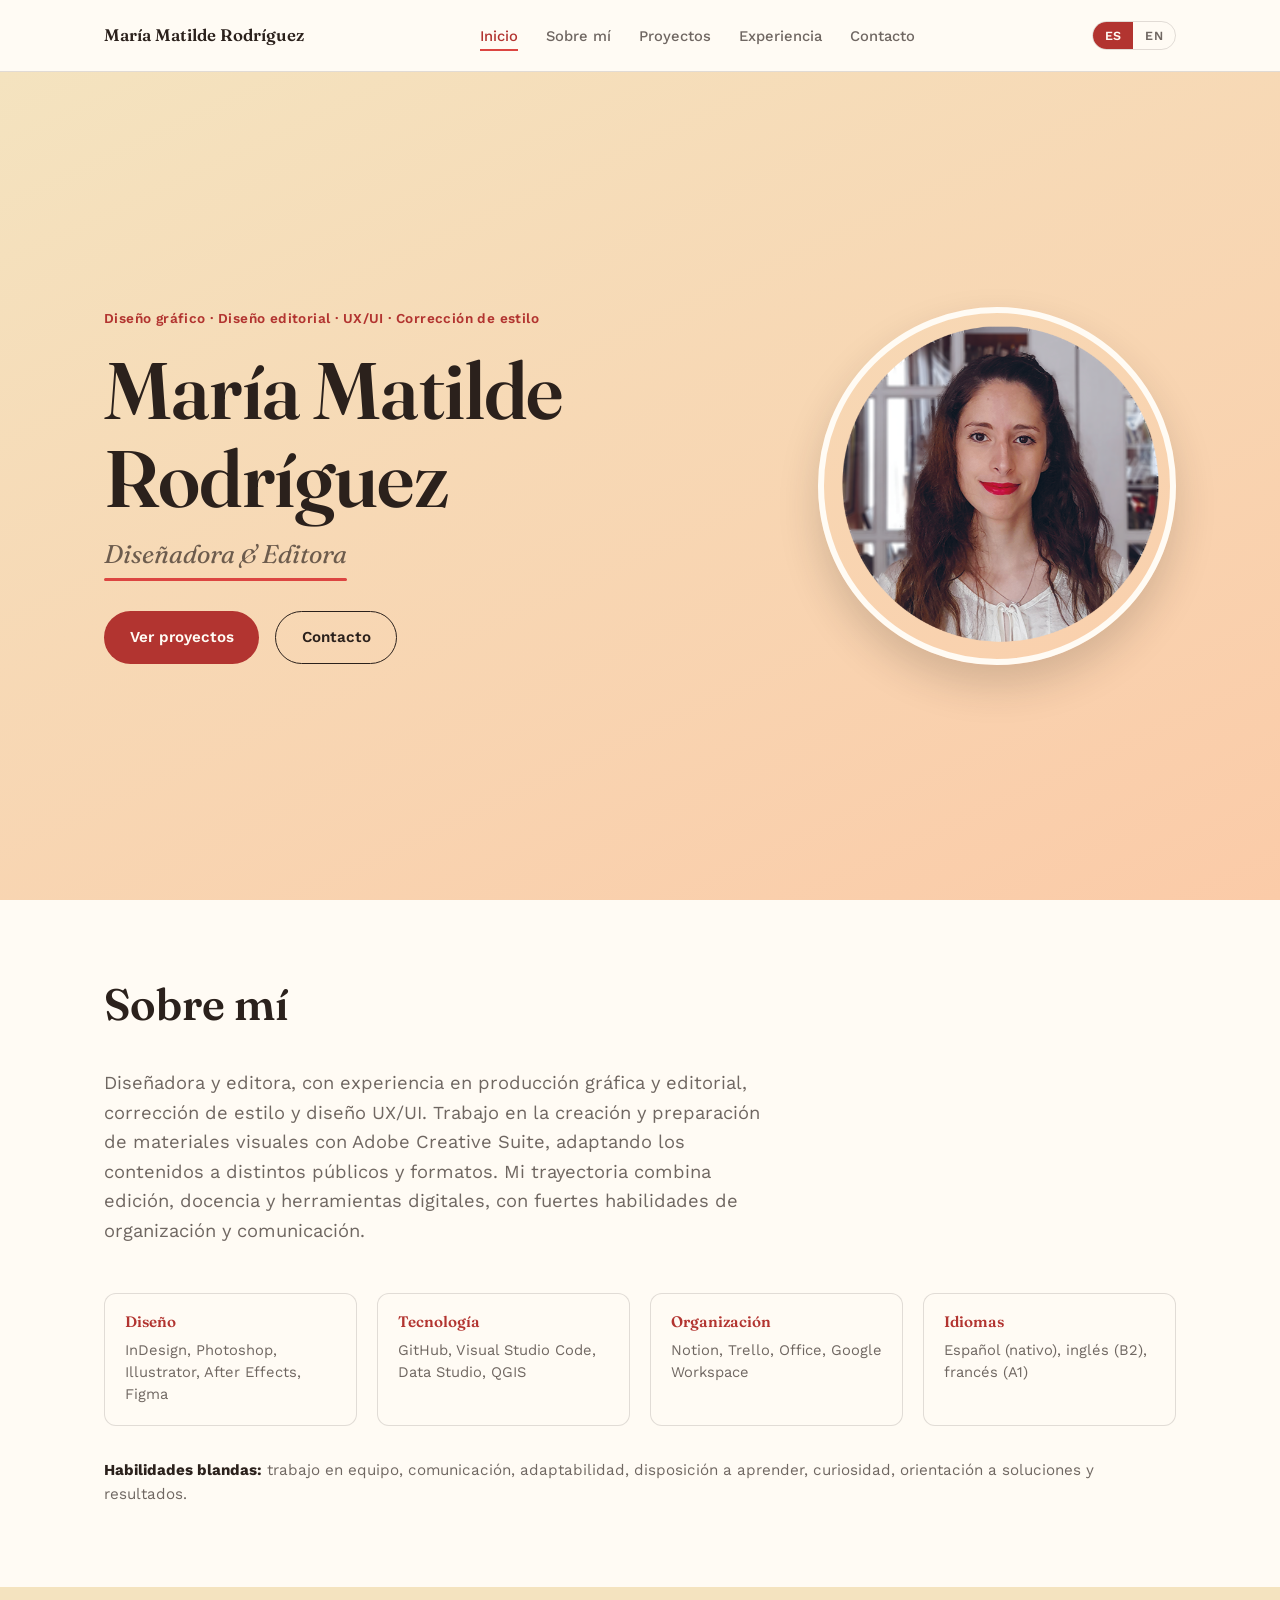
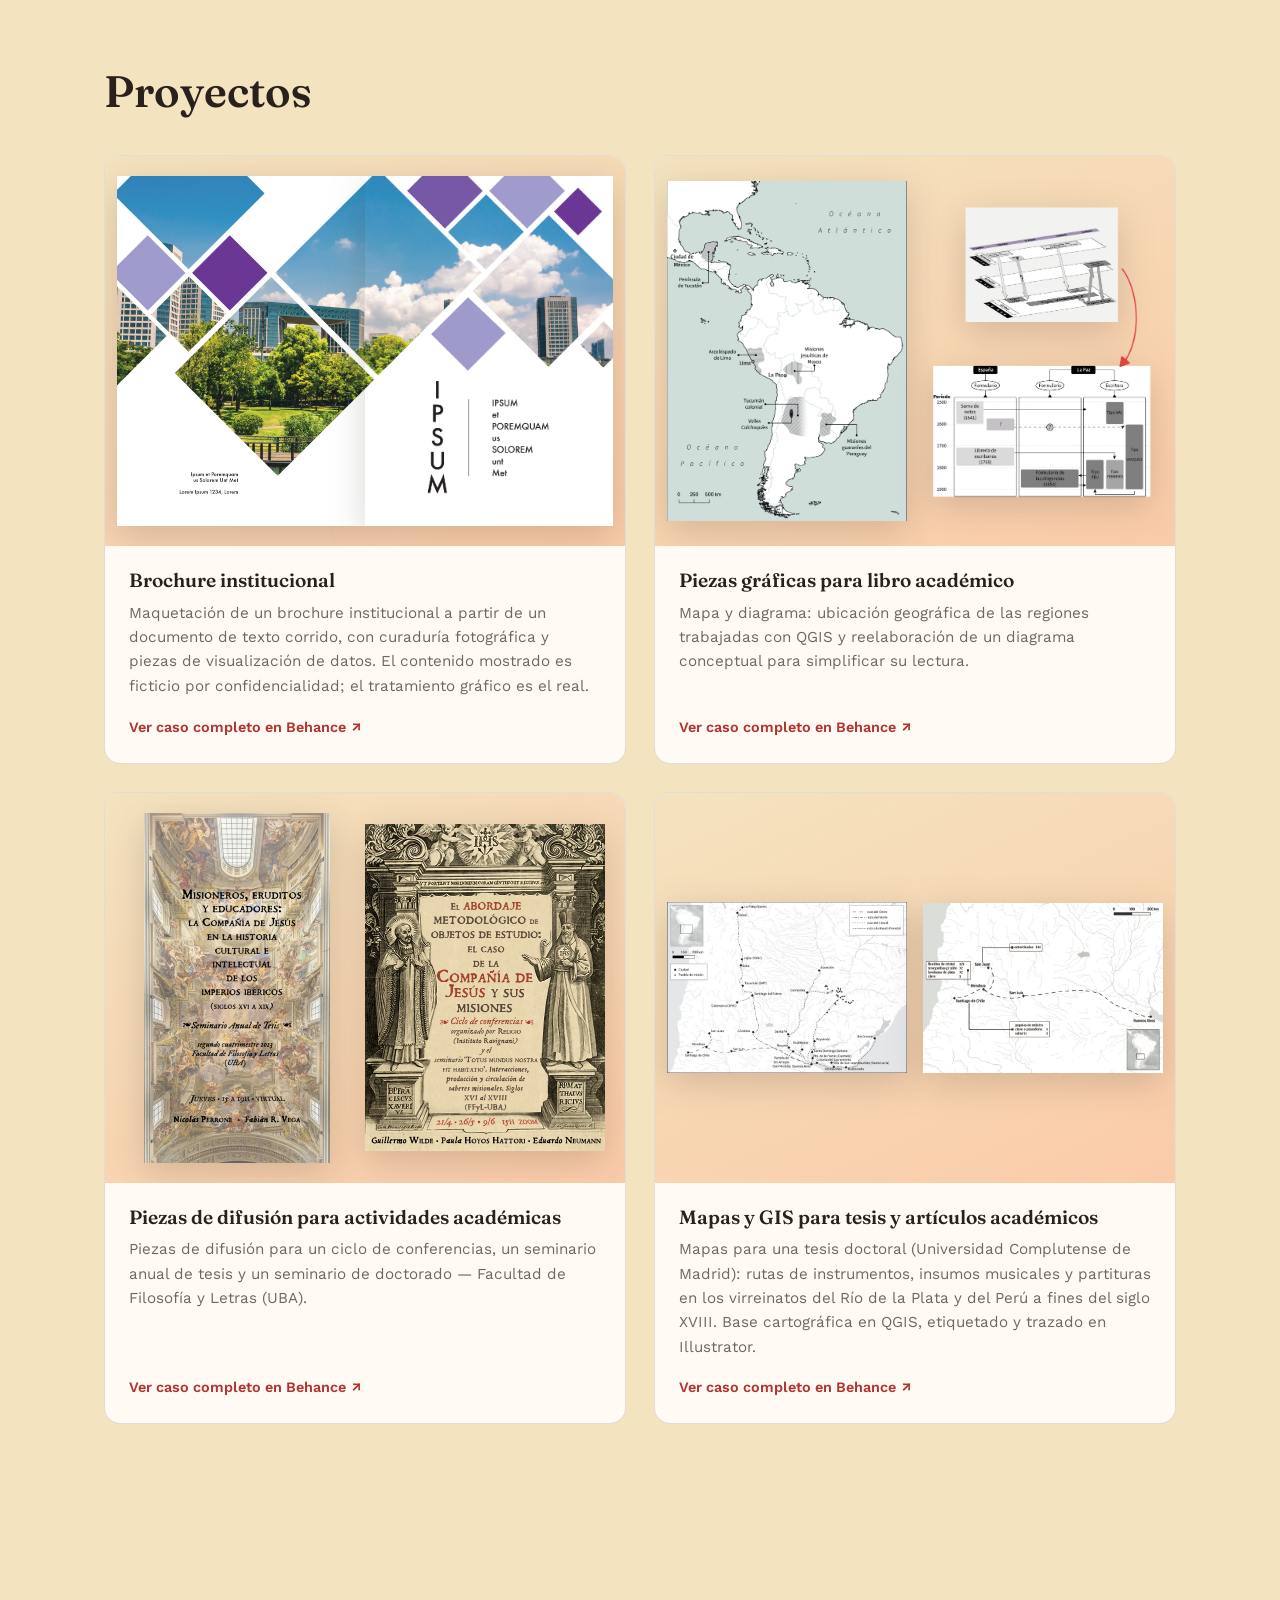
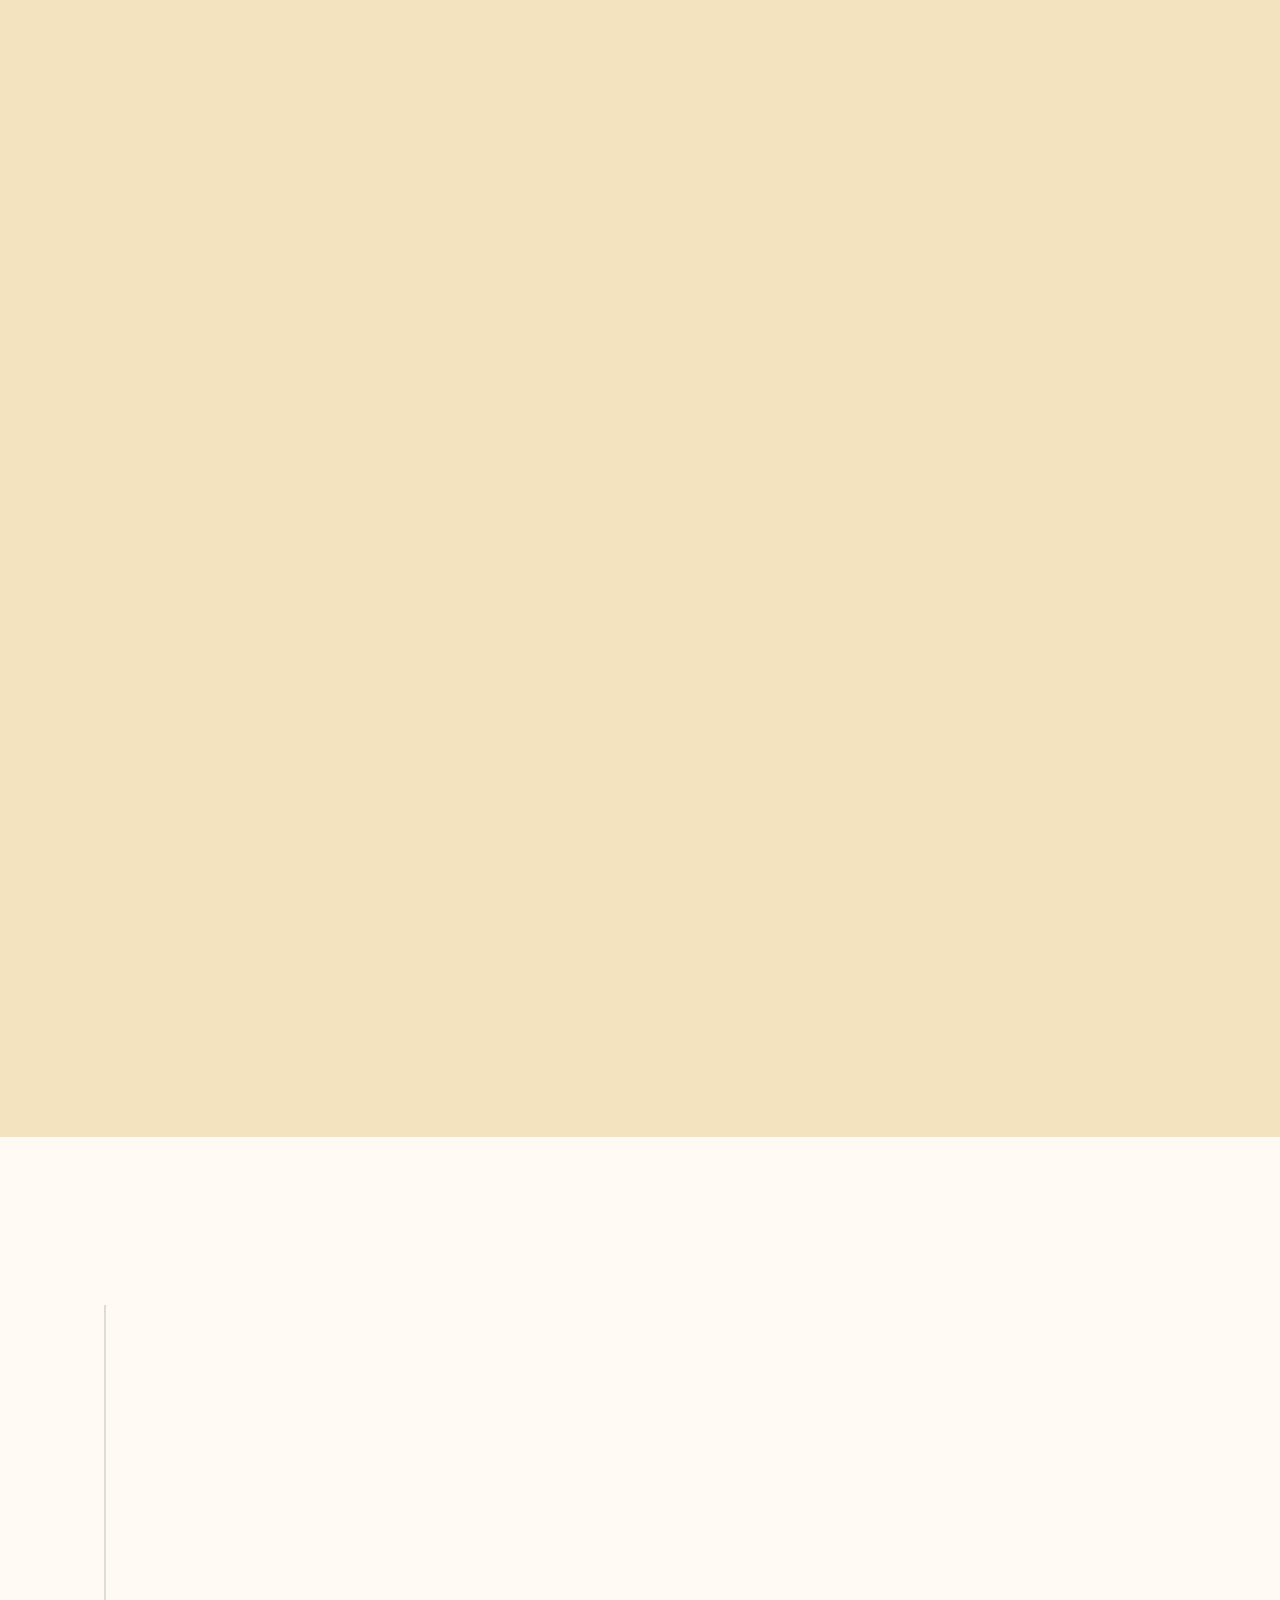
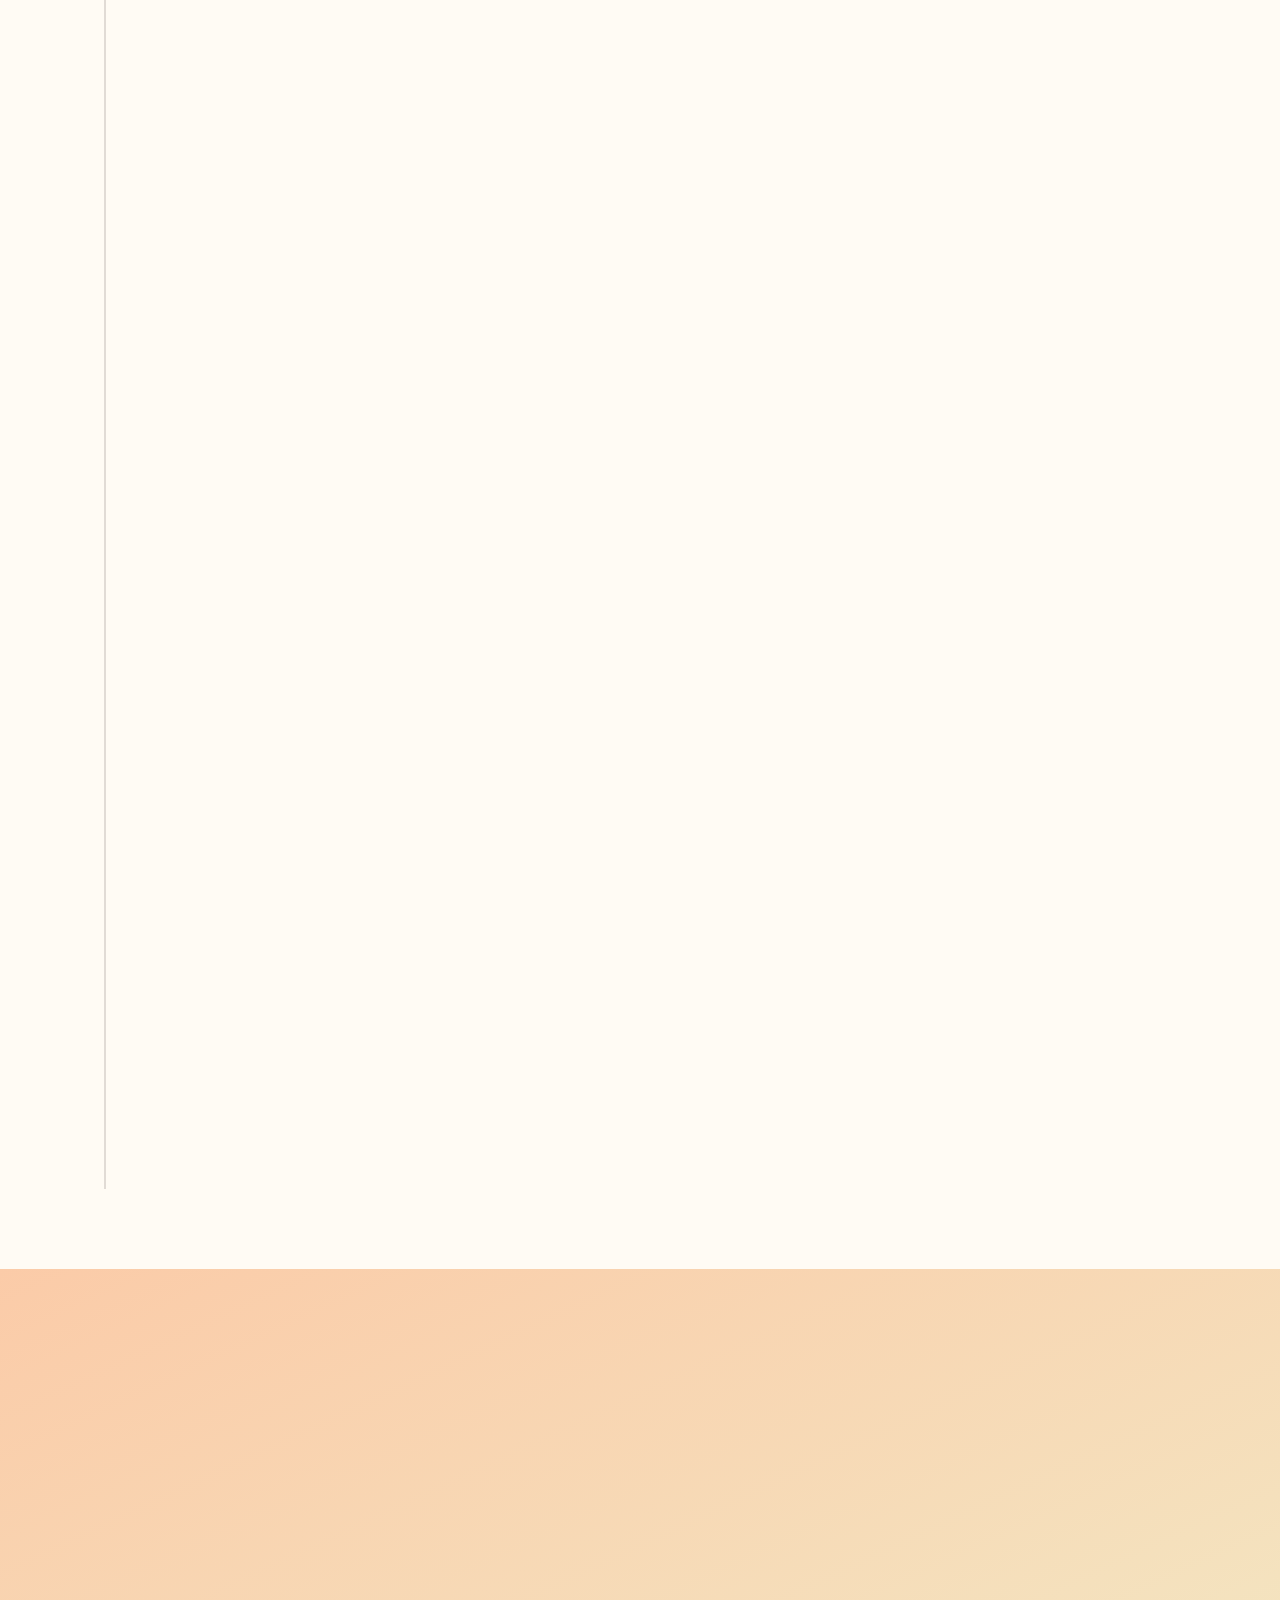
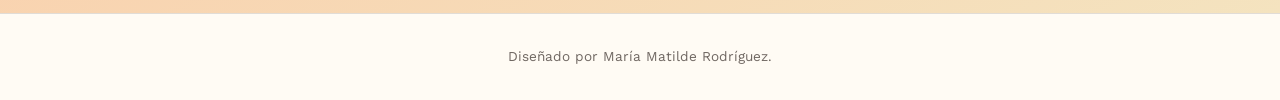
==== commit 6fb21bfd: "Update index.html" ====
--- a/index.html
+++ b/index.html
@@ -472,7 +472,29 @@
             <li data-lang="en" hidden>Provided technical and practical support to participants.</li>
           </ul>
         </li>
-
+        
+ <li class="timeline-item reveal">
+          <div class="timeline-head">
+            <h3>
+              <span data-lang="es">Socia</span>
+              <span data-lang="en" hidden>Co-owner</span>
+            </h3>
+            <span class="timeline-dates">09/2013 – 06/2026</span>
+          </div>
+          <p class="timeline-org">
+            <span data-lang="es">Librería La Lechuza de Patricios</span>
+            <span data-lang="en" hidden>La Lechuza de Patricios Bookstore</span>
+          </p>
+          <ul>
+            <li data-lang="es">Gestión general y ejecución de tareas operativas y administrativas para el funcionamiento diario.</li>
+            <li data-lang="en" hidden>Managed the business and carried out the operational and administrative tasks required for day-to-day running.</li>
+            <li data-lang="es">Control de existencias, coordinación con proveedores, reposición y organización de la librería.</li>
+            <li data-lang="en" hidden>Handled inventory control, supplier coordination, restocking, and organization of the bookstore.</li>
+            <li data-lang="es">Atención en caja y orientación al cliente en la selección de libros y otros materiales.</li>
+            <li data-lang="en" hidden>Worked the register and guided customers in choosing books and other materials.</li>
+          </ul>
+        </li>
+        
         <li class="timeline-item reveal">
           <div class="timeline-head">
             <h3>
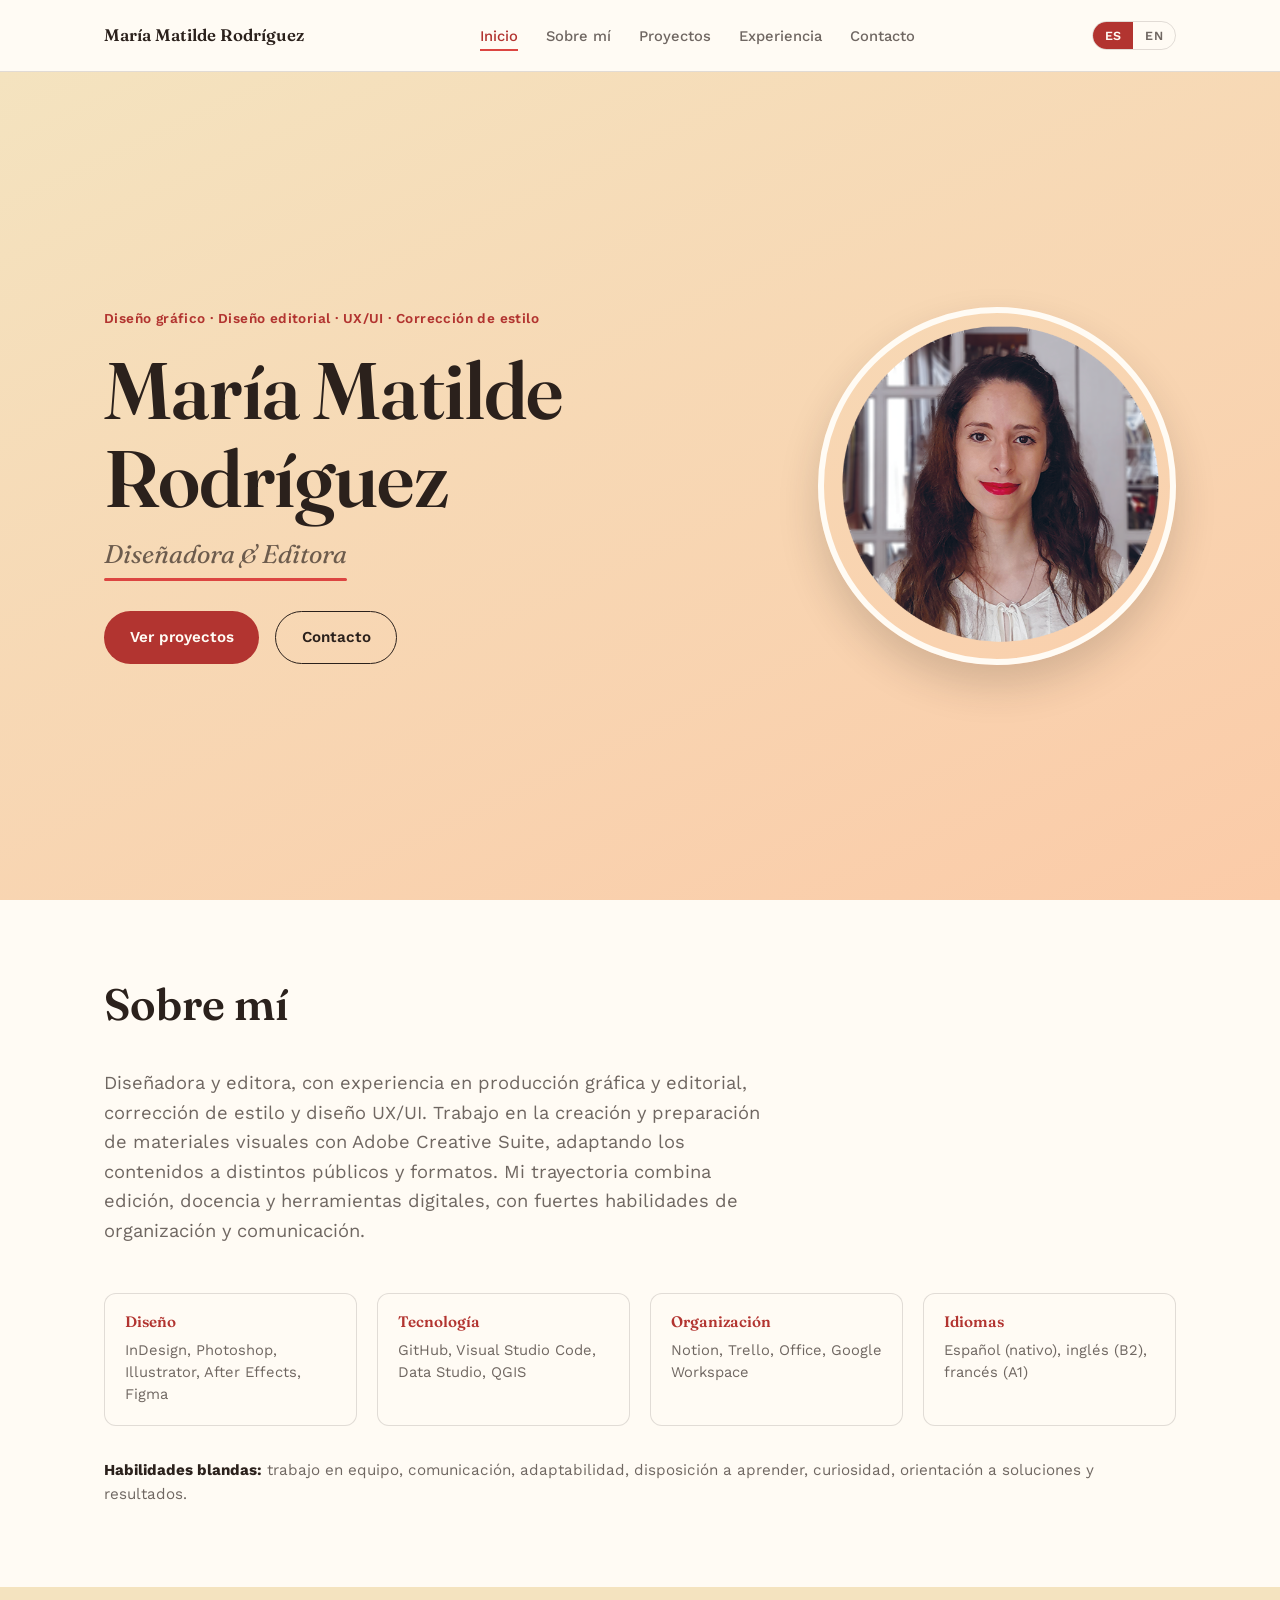
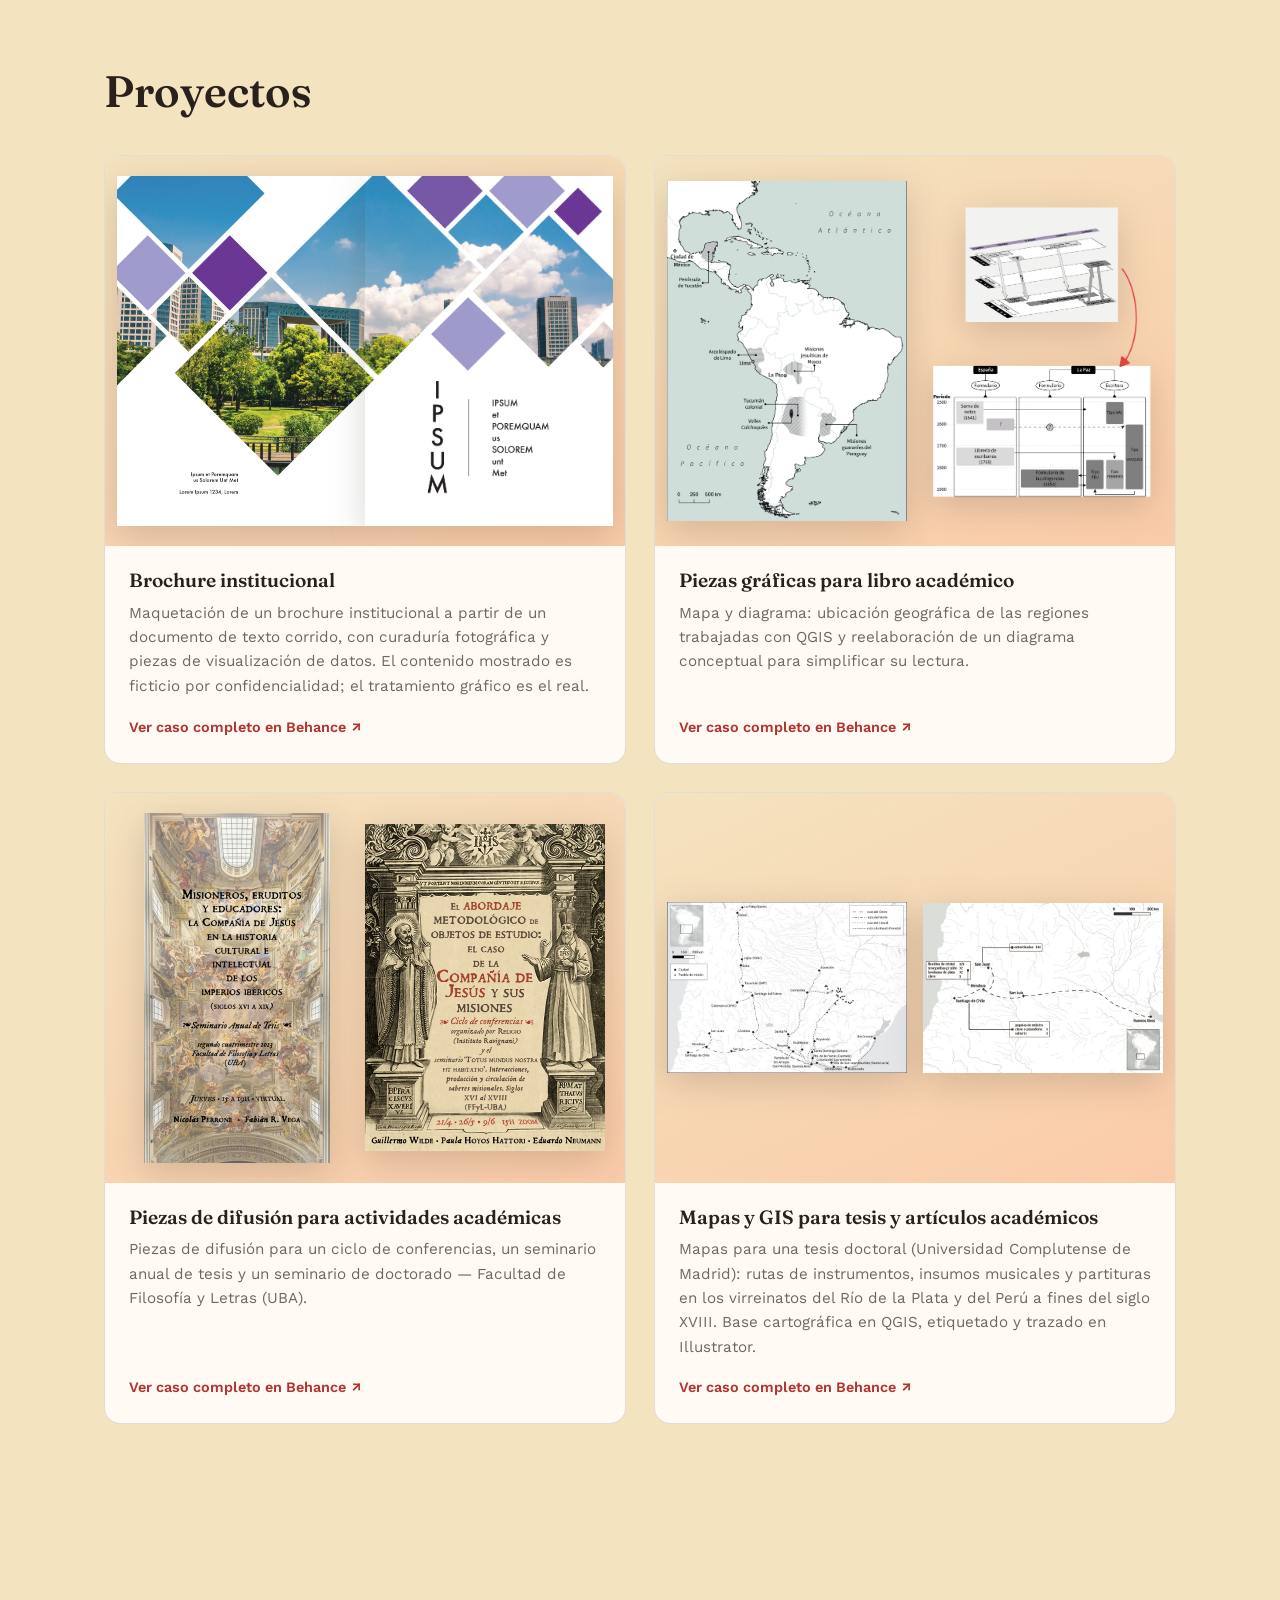
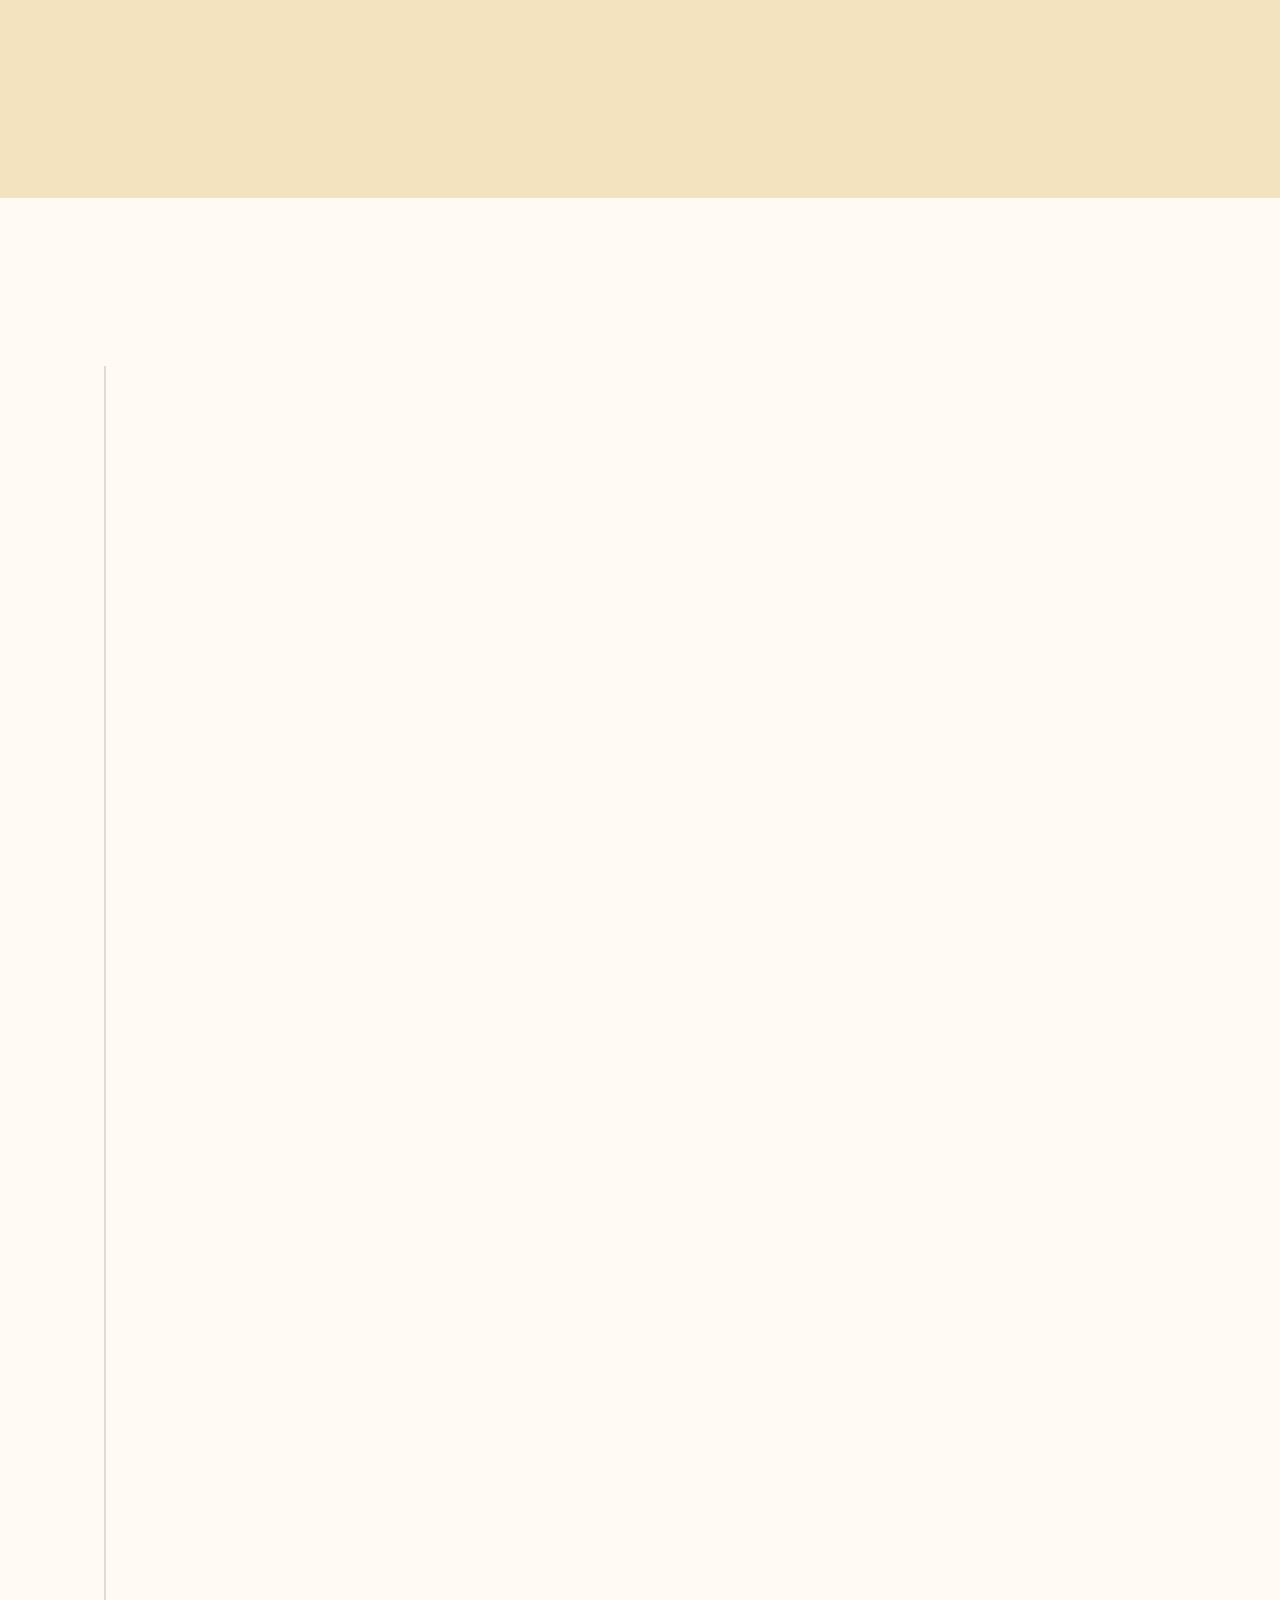
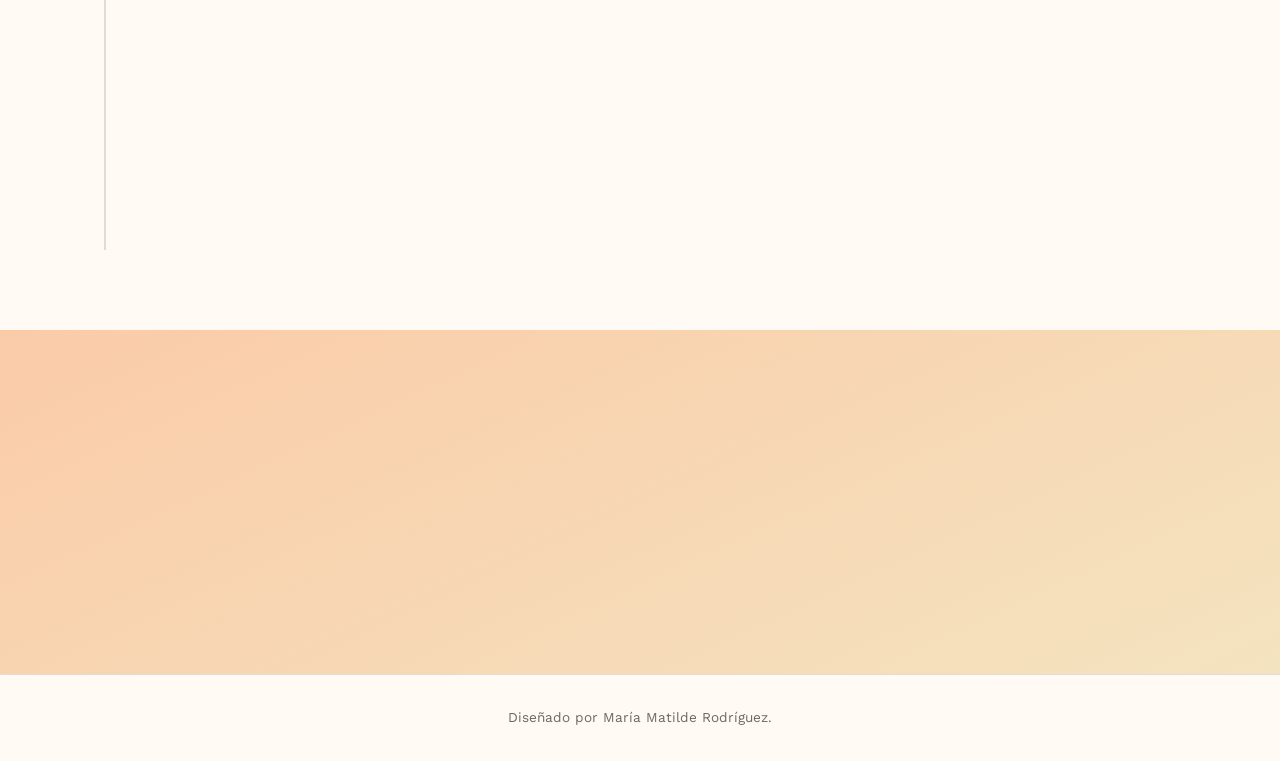
==== commit 8e2e3df5: "Update index.html Adding Madrid map" ====
--- a/index.html
+++ b/index.html
@@ -375,6 +375,31 @@
           </div>
         </article>
 
+        <article class="project-card reveal">
+          <div class="project-media">
+            <img src="assets/behance/madrid-relieve-3d.jpg"
+                 data-alt-es="Vista 3D del relieve de la sierra de Guadarrama nevada, con los nombres de picos y pueblos y el embalse de Santillana"
+                 data-alt-en="3D view of the snow-covered Guadarrama mountains, with peak and town names and the Santillana reservoir"
+                 alt="Vista 3D del relieve de la sierra de Guadarrama nevada, con los nombres de picos y pueblos y el embalse de Santillana"
+                 loading="lazy">
+          </div>
+          <div class="project-body">
+            <h3>
+              <span data-lang="es">Madrid en relieve 3D</span>
+              <span data-lang="en" hidden>Madrid in 3D Relief</span>
+            </h3>
+            <p>
+              <span data-lang="es">Mapa 3D interactivo de la Comunidad de Madrid y su sierra, del Tajo (377 m) a Peñalara (2.428 m): se puede girar y acercar, cambiar la estación del año, exagerar el relieve y mostrar u ocultar picos, pueblos, ríos, embalses y el límite de la Comunidad.</span>
+              <span data-lang="en" hidden>Interactive 3D map of the Community of Madrid and its mountains, from the Tagus (377 m) to Peñalara (2,428 m): rotate and zoom, switch seasons, exaggerate the relief, and toggle peaks, towns, rivers, reservoirs and the regional boundary.</span>
+            </p>
+            <a class="project-link" href="https://mmatilder.github.io/comunidad-madrid-3d/web/visor/" target="_blank" rel="noopener">
+              <span data-lang="es">Ver el mapa interactivo</span>
+              <span data-lang="en" hidden>Explore the interactive map</span>
+              <span aria-hidden="true">↗</span>
+            </a>
+          </div>
+        </article>
+        
       </div>
     </div>
   </section>
@@ -476,8 +501,8 @@
  <li class="timeline-item reveal">
           <div class="timeline-head">
             <h3>
-              <span data-lang="es">Socia</span>
-              <span data-lang="en" hidden>Co-owner</span>
+              <span data-lang="es"> Librera (socia)</span>
+              <span data-lang="en" hidden> Bookseller (Co-owner)</span>
             </h3>
             <span class="timeline-dates">09/2013 – 06/2026</span>
           </div>
